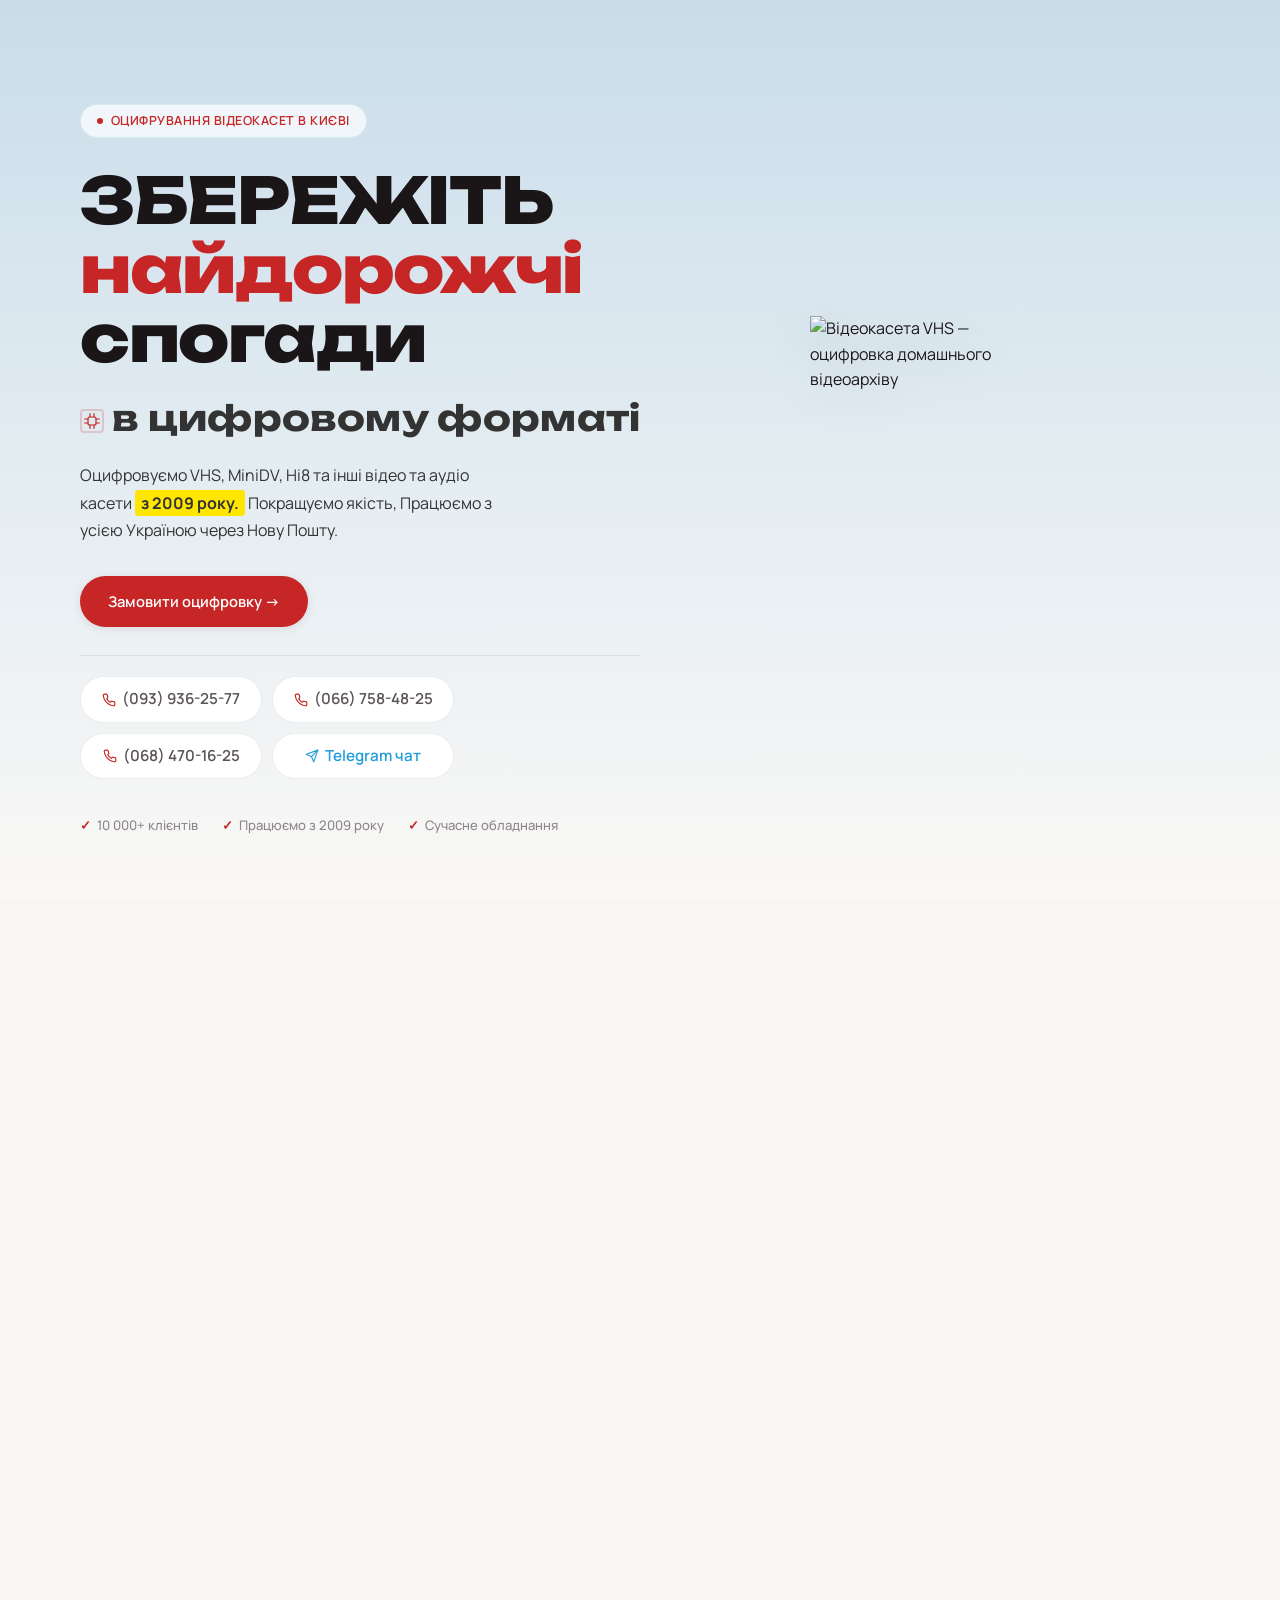
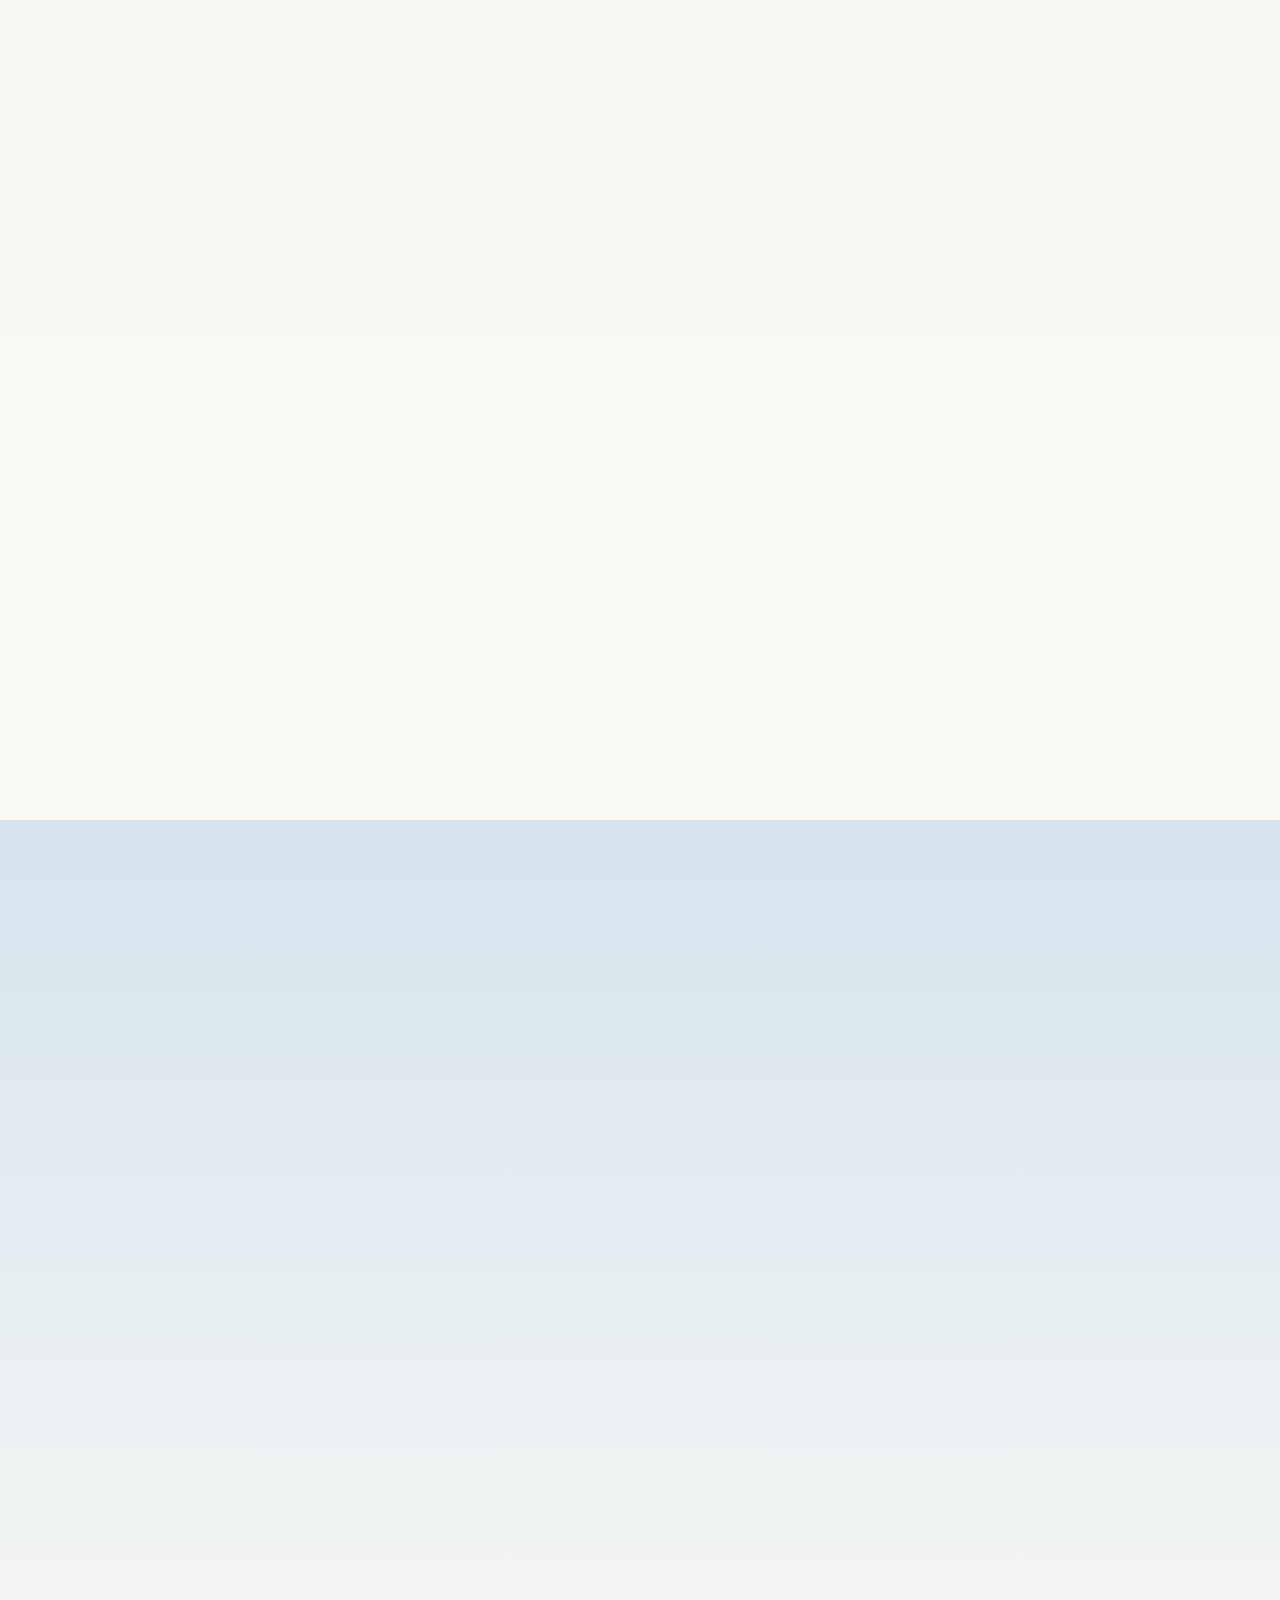
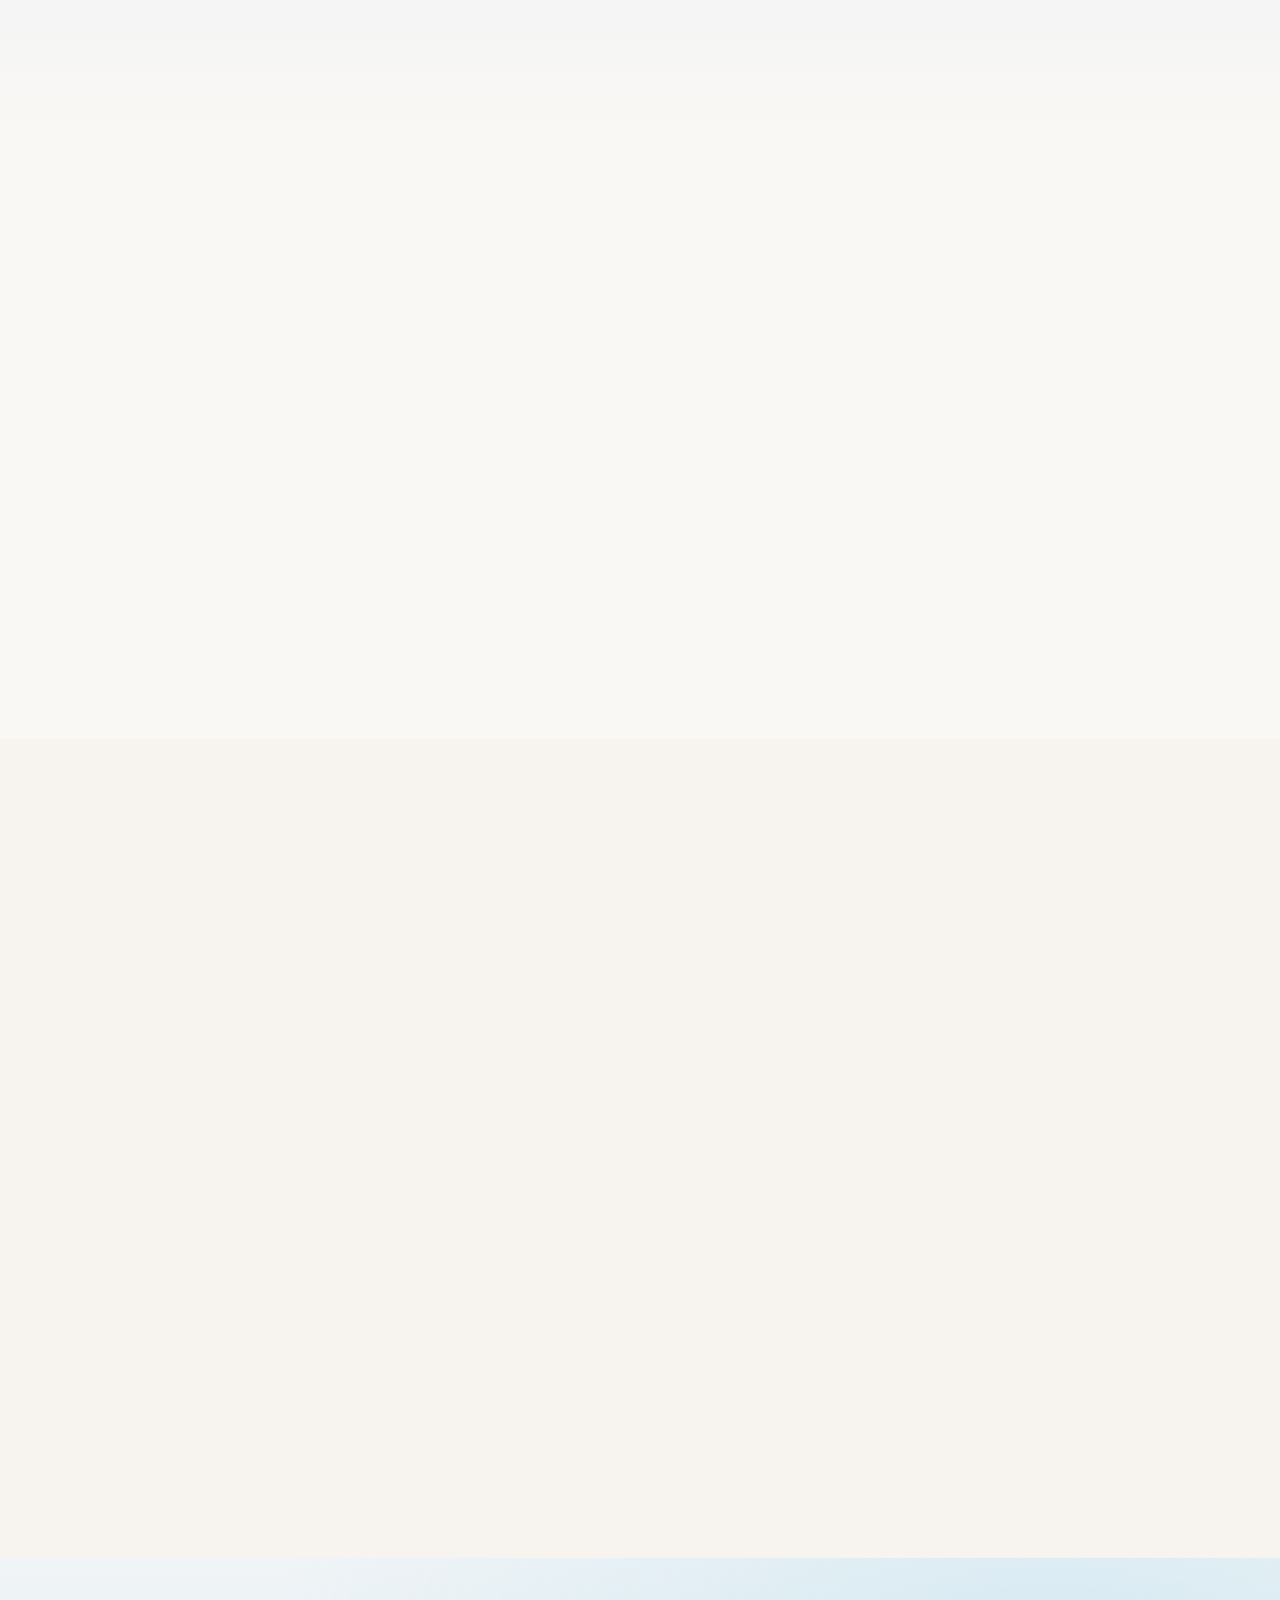
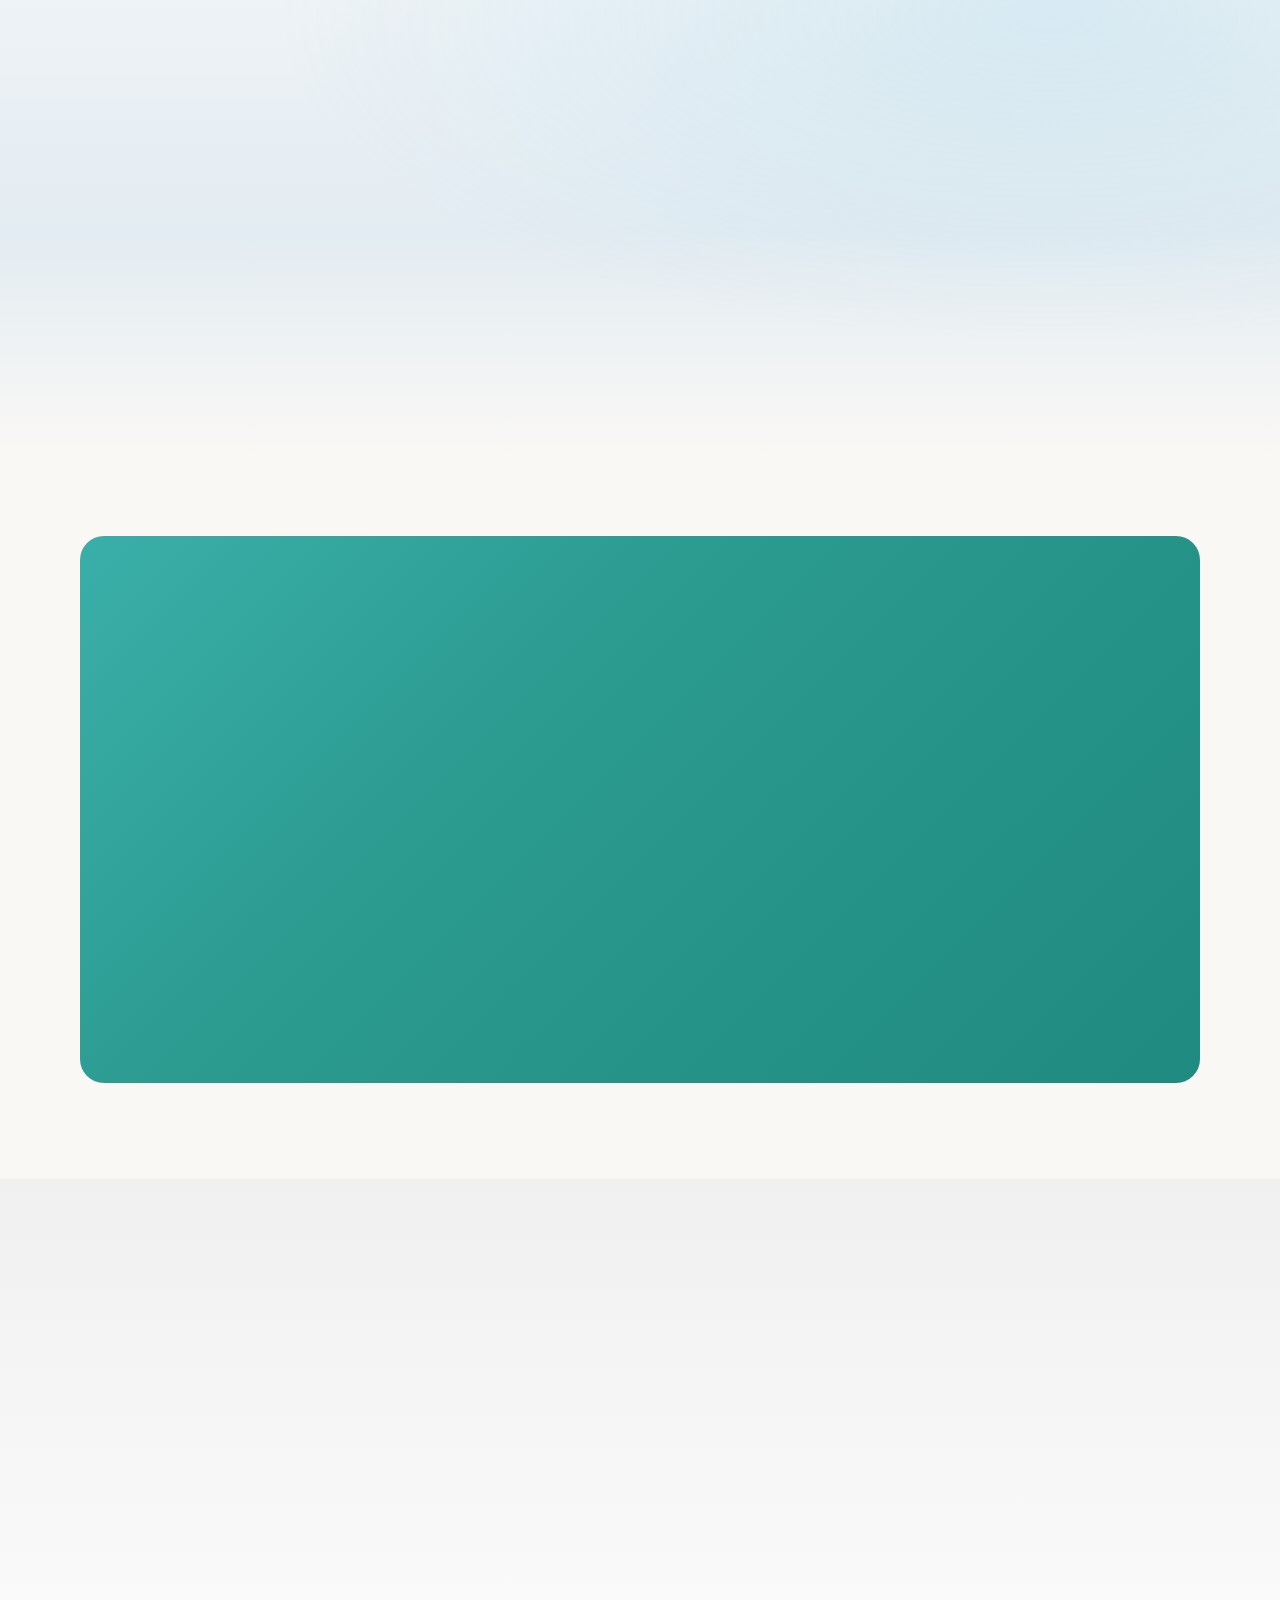
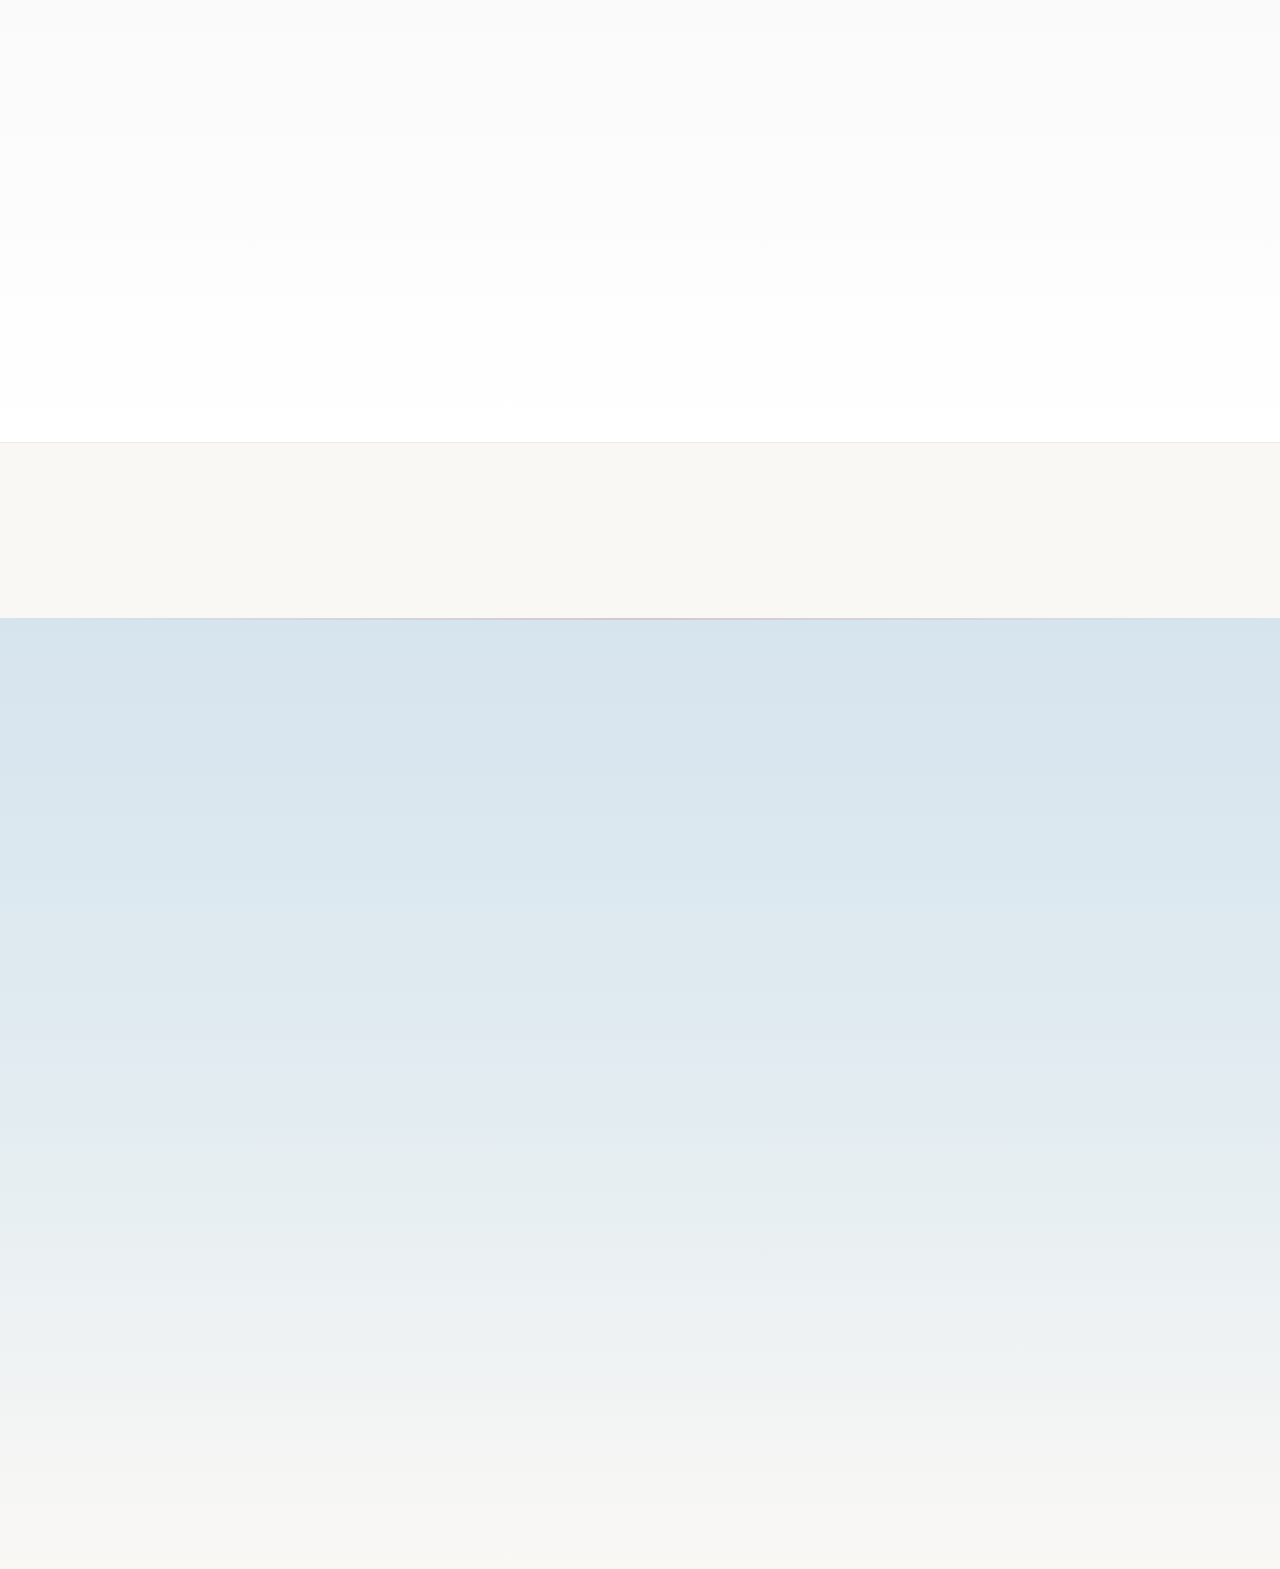
==== otsyfrovka-video-kyiv/index.html @ 2e0bac64 "Add files via upload" ====
<!DOCTYPE html>
<html lang="uk">
<head>
  <meta charset="UTF-8">
  <meta name="viewport" content="width=device-width, initial-scale=1.0">
  <title>Оцифровка VHS касет — vhs-dvd.org.ua | Збережіть ваші спогади</title>
  <meta name="description" content="Професійна оцифровка відеокасет VHS, VHS-C, Hi8, MiniDV, Betacam SP у Києві. Працюємо з усією Україною.">
  <meta name="keywords" content="оцифровка відеокасет, vhs dvd, оцифровка vhs, конвертація відео, міні dv, hi8, betacam, digitize vhs, video digitization київ, Україна">
  <meta name="author" content="VHS-DVD.ORG.UA">
  <meta name="robots" content="index, follow, max-snippet:-1, max-image-preview:large">
  <meta name="googlebot" content="index, follow">
  <meta name="theme-color" content="#FAF8F5">
  <link rel="icon" href="/favicon.ico" sizes="48x48">
  <link rel="icon" href="/favicon-32x32.png" sizes="32x32" type="image/png">
  <link rel="icon" href="/favicon-16x16.png" sizes="16x16" type="image/png">
  <link rel="apple-touch-icon" href="/apple-touch-icon.png">
  <link rel="manifest" href="/site.webmanifest">
  <link rel="canonical" href="https://vhs-dvd.org.ua/">
  <!-- Open Graph / Facebook -->
  <meta property="og:type" content="website">
  <meta property="og:url" content="https://vhs-dvd.org.ua/">
  <meta property="og:title" content="Оцифровка VHS касет — vhs-dvd.org.ua | Збережіть ваші спогади">
  <meta property="og:description" content="Професійна оцифровка відеокасет VHS, VHS-C, Hi8, MiniDV, Betacam SP у Києві. Працюємо з усією Україною. 240 грн/год.">
  <meta property="og:image" content="https://vhs-dvd.org.ua/images/og-image.jpg">
  <meta property="og:image:width" content="1200">
  <meta property="og:image:height" content="630">
  <meta property="og:locale" content="uk_UA">
  <meta property="og:site_name" content="VHS-DVD.ORG.UA">
  <!-- Twitter Card -->
  <meta name="twitter:card" content="summary_large_image">
  <meta name="twitter:title" content="Оцифровка VHS касет — vhs-dvd.org.ua">
  <meta name="twitter:description" content="Професійна оцифровка відеокасет VHS, VHS-C, Hi8, MiniDV, Betacam SP у Києві.">
  <meta name="twitter:image" content="https://vhs-dvd.org.ua/images/og-image.jpg">
  <!-- Structured Data: LocalBusiness -->
  <script type="application/ld+json">
  {
    "@context": "https://schema.org",
    "@type": "LocalBusiness",
    "name": "VHS-DVD.ORG.UA — Оцифровка відеокасет",
    "description": "Професійна оцифровка відеокасет VHS, VHS-C, Hi8, MiniDV, Betacam SP у Києві",
    "url": "https://vhs-dvd.org.ua",
    "logo": "https://vhs-dvd.org.ua/images/logo.png",
    "image": "https://vhs-dvd.org.ua/images/og-image.jpg",
    "telephone": "+380939362577",
    "address": {
      "@type": "PostalAddress",
      "addressLocality": "Київ",
      "addressCountry": "UA"
    },
    "geo": {
      "@type": "GeoCoordinates",
      "latitude": "50.4501",
      "longitude": "30.5234"
    },
    "areaServed": {
      "@type": "Country",
      "name": "Україна"
    },
    "priceRange": "240-1400 грн",
    "openingHours": "Mo-Fr 12:00-18:00",
    "sameAs": [
      "https://t.me/ocyfrovka",
      "https://www.youtube.com/@ocyfrovka"
    ],
    "hasOfferCatalog": {
      "@type": "OfferCatalog",
      "name": "Послуги оцифровки",
      "itemListElement": [
        {
          "@type": "Offer",
          "itemOffered": {
            "@type": "Service",
            "name": "Оцифровка VHS касет"
          },
          "price": "240",
          "priceCurrency": "UAH",
          "priceSpecification": {
            "@type": "UnitPriceSpecification",
            "price": "240",
            "priceCurrency": "UAH",
            "unitText": "година"
          }
        },
        {
          "@type": "Offer",
          "itemOffered": {
            "@type": "Service",
            "name": "Оцифровка MiniDV"
          },
          "price": "350",
          "priceCurrency": "UAH"
        },
        {
          "@type": "Offer",
          "itemOffered": {
            "@type": "Service",
            "name": "Оцифровка Hi8"
          },
          "price": "280",
          "priceCurrency": "UAH"
        },
        {
          "@type": "Offer",
          "itemOffered": {
            "@type": "Service",
            "name": "Оцифровка Betacam SP"
          },
          "price": "500",
          "priceCurrency": "UAH"
        },
        {
          "@type": "Offer",
          "itemOffered": {
            "@type": "Service",
            "name": "Запис на касету VHS"
          },
          "price": "250",
          "priceCurrency": "UAH"
        },
        {
          "@type": "Offer",
          "itemOffered": {
            "@type": "Service",
            "name": "Хмарне зберігання"
          },
          "price": "1000",
          "priceCurrency": "UAH"
        }
      ]
    },
    "aggregateRating": {
      "@type": "AggregateRating",
      "ratingValue": "4.9",
      "reviewCount": "156",
      "bestRating": "5"
    }
  }
  </script>
  <!-- Structured Data: BreadcrumbList -->
  <script type="application/ld+json">
  {
    "@context": "https://schema.org",
    "@type": "BreadcrumbList",
    "itemListElement": [{
      "@type": "ListItem",
      "position": 1,
      "name": "Головна",
      "item": "https://vhs-dvd.org.ua/"
    }]
  }
  </script>
  <link rel="preconnect" href="https://fonts.googleapis.com">
  <link rel="preconnect" href="https://fonts.gstatic.com" crossorigin>    <link href="https://fonts.googleapis.com/css2?family=Manrope:wght@400;500;600;700;800&family=Outfit:wght@400;500;600;700;800&family=Space+Grotesk:wght@400;500;600;700&family=Syne:wght@400;500;600;700;800&family=Unbounded:wght@400;500;600;700;800;900&display=swap" rel="stylesheet">
  <style>
    *, *::before, *::after { margin: 0; padding: 0; box-sizing: border-box; }

    :root {
      --bg: #FAF8F5;
      --bg-warm: #F3EDE7;
      --bg-card: #FFFFFF;
      --text: #1A1517;
      --text-secondary: #5C5558;
      --text-muted: #8E878A;
      --accent: #c62626;
      --accent-hover: #7E3549;
      --accent-light: #8B3D52;
      --pink-soft: #D6E8F0;
      --pink-bg: #F0F6FA;
      --border: rgba(26,21,23,0.06);
      --border-card: rgba(26,21,23,0.08);
      --radius-xl: 24px;
      --radius-lg: 20px;
      --radius-md: 14px;
      --radius-sm: 10px;
      --radius-xs: 8px;
      --max-w: 1120px;
      --font: 'Manrope', -apple-system, sans-serif;
      --font-display: 'Space Grotesk', 'Manrope', sans-serif;
      --shadow-card: 0 1px 4px rgba(0,0,0,0.03), 0 4px 16px rgba(0,0,0,0.02);
      --shadow-hover: 0 2px 8px rgba(0,0,0,0.05), 0 8px 32px rgba(0,0,0,0.04);
    }

    html { scroll-behavior: smooth; }

    body {
      font-family: var(--font);
      background: var(--bg);
      color: var(--text);
      line-height: 1.6;
      overflow-x: hidden;
      -webkit-font-smoothing: antialiased;
    }


    /* Шапка та мобільне меню: спільні стилі в includes/site.css */

    /* ===== HERO ===== */
    .hero {
      min-height: 100vh; display: flex; align-items: center;
      padding: 100px 24px 60px; position: relative; overflow: visible;
      background: linear-gradient(180deg, #C8DDE8 0%, #D6E4EE 25%, #E2ECF1 50%, #EEF2F5 75%, var(--bg) 100%);
    }
    .hero-inner {
      max-width: var(--max-w); margin: 0 auto; width: 100%;
      display: grid; grid-template-columns: 1fr 1fr; gap: 40px; align-items: center;
    }
    .hero-text {}
    .hero-badge {
      display: inline-flex; align-items: center; gap: 8px;
      background: var(--pink-bg); border: 1px solid var(--pink-soft);
      padding: 6px 16px; border-radius: 50px;
      font-size: 0.78rem; font-weight: 600; color: var(--accent);
      margin-bottom: 28px; text-transform: uppercase; letter-spacing: 0.04em;
    }
    .hero-badge .dot {
      width: 6px; height: 6px; background: var(--accent);
      border-radius: 50%; animation: pulse 2s infinite;
    }
    @keyframes pulse { 0%,100%{opacity:1;} 50%{opacity:0.3;} }

    .hero h1 {
      font-family: 'Unbounded', var(--font-display);
      font-size: clamp(2.6rem, 5.2vw, 4rem);
      font-weight: 800; line-height: 1.08;
      margin-bottom: 20px; letter-spacing: -0.02em;
    }
    .hero h1 .accent { color: var(--accent); }
    .hero h1 .hero-sub {
      font-size: 0.55em;
      font-weight: 700;
      font-style: normal;
      white-space: nowrap;
      letter-spacing: 0.01em;
      color: #333;
    }
    .hero-sub svg {
      animation: chipPulse 2s ease-in-out infinite;
      border: 2px solid rgba(198,38,38,0.2);
      border-radius: 4px;
      padding: 2px;
    }
    @keyframes chipPulse {
      0%, 100% { opacity: 1; border-color: rgba(198,38,38,0.2); }
      50% { opacity: 0.6; border-color: rgba(198,38,38,0.5); }
    }
    .hero-desc {
      font-size: 1rem; color: #333;
      max-width: 440px; margin-bottom: 32px; line-height: 1.7;
    }
    .hero-buttons { display: flex; gap: 12px; flex-wrap: wrap; align-items: center; }
    .btn-primary {
      background: var(--accent); color: #fff;
      padding: 14px 28px; border-radius: 50px;
      font-weight: 600; font-size: 0.92rem; border: none; cursor: pointer;
      transition: all 0.2s; text-decoration: none;
      display: inline-flex; align-items: center; gap: 8px;
    }
    .btn-primary:hover { background: var(--accent-hover); transform: translateY(-1px); }
    .btn-outline {
      background: var(--bg-card); color: var(--text);
      padding: 13px 24px; border-radius: 50px;
      font-weight: 600; font-size: 0.88rem;
      border: 1.5px solid var(--border-card);
      cursor: pointer; transition: all 0.2s;
      text-decoration: none; display: inline-flex; align-items: center; gap: 8px;
    }
    .btn-outline:hover { border-color: var(--text-muted); background: #fff; }
    .btn-telegram {
      display: inline-flex; align-items: center; gap: 6px; justify-content: center;
      background: var(--bg-card); border: 1.5px solid var(--border-card);
      padding: 10px 20px; border-radius: 50px;
      text-decoration: none; color: #229ED9;
      font-size: 0.95rem; font-weight: 600;
      cursor: pointer; transition: all 0.2s;
    }
    .btn-telegram:hover { border-color: #229ED9; background: #f0fbfe; }

    .hero-trust {
      display: flex; gap: 24px; margin-top: 36px;
      flex-wrap: wrap;
    }
    .trust-item {
      display: flex; align-items: center; gap: 6px;
      font-size: 0.82rem; color: var(--text-muted); font-weight: 500;
    }
    .trust-item .check { color: var(--accent); font-weight: 700; }

    /* Hero video embed */
    .hero-visual {
      position: relative; display: flex; justify-content: center; align-items: center;
      min-height: 320px;
    }
    .hero-image-wrapper {
      position: relative; width: 100%; max-width: 420px;
      display: flex; align-items: center; justify-content: center;
    }
    .hero-bg-img {
      width: 100%; aspect-ratio: 1/1; object-fit: cover; display: block;
      border-radius: 50%;
      filter: drop-shadow(0 0 40px rgba(58,175,169,0.35)) drop-shadow(0 0 80px rgba(58,175,169,0.15));
    }
    .hero-gradient-overlay {
      display: none;
    }

    /* ===== SECTION COMMON ===== */
    section { padding: 78px 24px 96px; }
    .container { max-width: var(--max-w); margin: 0 auto; }
    .section-eyebrow {
      font-size: 0.75rem; font-weight: 700; color: var(--accent);
      text-transform: uppercase; letter-spacing: 0.1em; margin-bottom: 12px;
    }
    .section-title {
      font-family: 'Unbounded', var(--font-display);
      font-size: clamp(1.8rem, 3.5vw, 2.4rem);
      font-weight: 700; line-height: 1.12; letter-spacing: -0.02em;
    }
    .section-desc {
      color: var(--text-secondary); max-width: 500px;
      font-size: 0.95rem; margin-top: 10px; line-height: 1.7;
    }
    .section-desc.highlight {
      display: inline;
      font-weight: 600;
      font-size: 1.15em;
      background: #FFE600;
      color: #333;
      padding: 1px 4px;
      border-radius: 3px;
      -webkit-box-decoration-break: clone;
      box-decoration-break: clone;
      line-height: 2.2;
    }
    .marker-yellow {
      display: inline;
      background: #FFE600;
      color: #333 !important;
      padding: 2px 6px;
      border-radius: 3px;
      font-weight: 700;
      box-decoration-break: clone;
      -webkit-box-decoration-break: clone;
    }
    .cloud-section .marker-yellow { background: #fff; color: #333 !important; }
    .section-header { margin-bottom: 48px; }
    .section-header.centered { text-align: center; }
    .section-header.centered .section-desc { margin: 10px auto 0; }

    /* ===== SERVICES (formats) ===== */
    .services-section { 
      background: var(--bg-warm);
      background-image: url('images/backgraund.webp');
      background-size: cover;
      background-position: center;
      background-attachment: fixed;
      position: relative;
    }
    .services-section::before {
      content: '';
      position: absolute;
      inset: 0;
      background: rgba(250,248,245,0.78);
      z-index: 0;
    }
    .services-section > .container { position: relative; z-index: 1; }
    .services-grid {
      display: grid; grid-template-columns: repeat(3, 1fr); gap: 16px;
    }
    .service-card {
      background: var(--bg-card); border: 1px solid var(--border-card);
      border-radius: var(--radius-lg); padding: 28px 24px;
      transition: all 0.25s; cursor: pointer;
      text-decoration: none; color: inherit; display: block;
    }
    .service-card:hover { box-shadow: var(--shadow-hover); transform: translateY(-2px); }
    .service-icon {
      width: 48px; height: 48px; border-radius: 14px;
      background: var(--pink-bg); border: 1px solid var(--pink-soft);
      display: flex; align-items: center; justify-content: center;
      font-size: 1.2rem; margin-bottom: 18px;
    }
    .service-card h3 { font-size: 0.98rem; font-weight: 700; margin-bottom: 6px; }
    .service-card p { font-size: 0.84rem; color: var(--text-muted); line-height: 1.55; }

    /* ===== PROCESS ===== */
    .process-grid {
      display: grid; grid-template-columns: repeat(4, 1fr); gap: 20px;
    }
    .process-step {
      text-align: center; padding: 16px 12px; position: relative;
    }
    .process-step::after {
      content: ''; position: absolute; right: -10px; top: 44px;
      width: 20px; height: 2px; background: var(--pink-soft);
    }
    .process-step:last-child::after { display: none; }
    .process-num {
      width: 44px; height: 44px; border-radius: 50%;
      background: #DDEFF9; border: 1.5px solid #C6E2F2;
      display: flex; align-items: center; justify-content: center;
      margin: 0 auto 14px;        font-weight: 800; font-size: 1rem; color: var(--accent);
      transition: all 0.3s cubic-bezier(0.34, 1.56, 0.64, 1);
    }
    .process-step:hover .process-num {
      background: var(--accent); border-color: var(--accent); color: #fff;
      transform: scale(1.1);
    }
    .process-step h3 { font-size: 0.92rem; font-weight: 700; margin-bottom: 6px; }
    .process-step p { font-size: 0.8rem; color: var(--text-muted); line-height: 1.5; }

    /* ===== PRICING ===== */
    .pricing-section { background: linear-gradient(180deg, #D6E4EE 0%, #E2ECF1 40%, var(--bg) 100%); }
    .pricing-card {
      background: var(--bg-card); border: 1px solid var(--border-card);
      border-radius: var(--radius-xl); overflow: hidden;
      box-shadow: var(--shadow-card);
    }
    .pricing-row {
      display: grid; grid-template-columns: 1fr auto;
      padding: 20px 32px; align-items: center;
      border-bottom: 1px solid var(--border);
      transition: background 0.15s;
    }
    .pricing-row:last-child { border-bottom: none; }
    a.pricing-row { text-decoration: none; color: inherit; cursor: pointer; }
    .pricing-row:hover { background: var(--pink-bg); }
    .pricing-row .fmt {
      font-weight: 600; font-size: 0.92rem;
      display: flex; align-items: center; gap: 10px;
    }
    .pricing-row .fmt .tag {
      font-size: 0.65rem; font-weight: 700; padding: 3px 8px;
      border-radius: 50px; background: var(--pink-bg);
      color: var(--accent); border: 1px solid var(--pink-soft);
    }
    .pricing-row .pr {
      font-weight: 800; font-size: 1.2rem; color: #2B5B84;
      white-space: nowrap;
    }
    .pricing-row .pr small {
      font-weight: 500; font-size: 0.72rem; color: var(--text-muted);
    }
    .pricing-extras {
      margin-top: 20px;
      display: grid; grid-template-columns: repeat(2, 1fr); gap: 14px;
    }
    .extra-item {
      background: var(--bg-card); border: 1px solid var(--border-card);
      border-radius: var(--radius-md); padding: 16px 20px;
      display: grid; grid-template-columns: auto 1fr; column-gap: 14px;
      align-items: center;
      transition: all 0.25s;
    }
    .extra-item .ei-icon { grid-row: 1 / span 2; }
    .extra-item h4 { grid-column: 2; }
    .extra-item p { grid-column: 2; }
    .extra-item:hover { box-shadow: var(--shadow-hover); }
    .extra-item .ei-icon {
      font-size: 1.3rem; flex-shrink: 0; display: flex;
      align-items: center; justify-content: center;
      width: 44px; height: 44px;
    }
    .ei-icon svg { opacity: 0.7; }
    .extra-item h4 { font-size: 0.88rem; font-weight: 700; margin-bottom: 4px; }
    .extra-item p { font-size: 0.78rem; color: var(--text-muted); line-height: 1.5; }
    .extra-item .ei-price { color: var(--accent); font-weight: 700; }

    .pricing-note {
      margin-top: 18px; padding: 18px 24px;
      background: var(--bg-card); border: 1px solid var(--border-card);
      border-radius: var(--radius-md);
      display: flex; flex-wrap: wrap; gap: 8px 28px;
    }
    .pricing-note span {
      font-size: 0.78rem; color: var(--text-muted);
      display: flex; align-items: center; gap: 6px;
    }
    .pricing-note span::before { content: '•'; color: var(--accent); font-weight: 700; }

    /* ===== WHY US ===== */
    .why-grid {
      display: grid; grid-template-columns: repeat(3, 1fr); gap: 16px;
    }
    .why-card {
      background: var(--bg-card); border: 1px solid var(--border-card);
      border-radius: var(--radius-lg); padding: 24px;
      display: grid; grid-template-columns: auto 1fr; column-gap: 16px;
      align-items: center;
      transition: all 0.25s;
    }
    .why-card .wi { grid-row: 1 / span 2; }
    .why-card h3 { grid-column: 2; }
    .why-card p { grid-column: 2; }
    .why-card:hover { box-shadow: var(--shadow-hover); transform: translateY(-2px); }
    @media (min-width: 481px) {
      .why-grid { align-items: stretch; }
      .why-grid .why-card { height: 100%; }
    }
    .why-card-red { background: linear-gradient(135deg, #D32F2F, #B71C1C) !important; border-color: #B71C1C !important; color: #fff !important; }
    .why-card-red h3 { color: #fff !important; }
    .why-card-red p { color: rgba(255,255,255,0.85) !important; }
    .why-card-red .wi { background: rgba(255,255,255,0.15) !important; width: 52px !important; height: 52px !important; }
    .why-card-red .wi img { width: 36px; height: 36px; object-fit: contain; mix-blend-mode: screen; filter: brightness(1.2); }
    .why-card-blue { background: linear-gradient(135deg, #EDF6FB 0%, #E1EFF8 100%); border-color: #C9E2F0; }
    .why-card-mint { background: linear-gradient(135deg, #E9F7F3 0%, #DCF2EC 100%); border-color: #C5E6DD; }
    .why-card .wi {
      width: 44px; height: 44px; border-radius: 12px;
      background: transparent; flex-shrink: 0;
      display: flex; align-items: center; justify-content: center;
      font-size: 1.15rem;
    }
    .why-card .wi svg { opacity: 0.5; }
    .why-card h3 { font-size: 0.95rem; font-weight: 700; margin-bottom: 6px; }
    .why-card p { font-size: 0.84rem; color: var(--text-muted); line-height: 1.55; }

    /* ===== REVIEWS ===== */
    .reviews-grid {
      display: grid; grid-template-columns: repeat(2, 1fr); gap: 20px;
    }
    .review-card {
      background: var(--bg-card); border: 1px solid var(--border-card);
      border-radius: var(--radius-lg); padding: 28px;
      transition: all 0.3s cubic-bezier(0.34, 1.56, 0.64, 1);
    }
    .review-card:hover {
      box-shadow: var(--shadow-hover); transform: translateY(-3px);
    }
    .review-stars {
      color: #F59E0B; font-size: 1.1rem; margin-bottom: 12px; letter-spacing: 2px;
    }
    .review-text {
      font-size: 0.9rem; color: var(--text-secondary); line-height: 1.7;
      margin-bottom: 16px; font-style: italic;
    }
    .review-author {
      display: flex; align-items: center; gap: 12px;
    }
    .review-avatar {
      width: 40px; height: 40px; border-radius: 50%;
      background: var(--pink-bg); border: 1px solid var(--pink-soft);
      display: flex; align-items: center; justify-content: center;
      font-size: 0.75rem; font-weight: 700; color: var(--accent);
      flex-shrink: 0;
    }
    .review-author strong { font-size: 0.85rem; }
    .review-author span { font-size: 0.78rem; color: var(--text-muted); }

    /* ===== CLOUD ===== */
    .cloud-section { background: linear-gradient(135deg, #3AAFA9 0%, #2B9A8F 40%, #1F8A80 100%); color: #fff; border-radius: var(--radius-xl); max-width: var(--max-w); margin: 0 auto; }
    .cloud-inner {
      padding: 52px 48px;
      display: grid; grid-template-columns: 1.2fr 1fr; gap: 48px; align-items: center;
    }
    .cloud-section .section-eyebrow { color: rgba(255,255,255,0.5); }
    .cloud-section .section-title { color: #fff; }
    .cloud-section .section-desc { color: rgba(255,255,255,0.65); }
    .cloud-features { list-style: none; margin-top: 24px; }
    .cloud-features li {
      padding: 8px 0; font-size: 0.9rem; color: rgba(255,255,255,0.8);
      display: flex; gap: 10px; align-items: center;
    }
    .cloud-features li::before { content: '✓'; color: rgba(255,255,255,0.5); font-weight: 700; }
    .cloud-price-card {
      background: transparent; border: none;
      border-radius: var(--radius-lg); padding: 0; text-align: center;
      display: flex; flex-direction: column; align-items: center; justify-content: center;
    }
    .cloud-price-card img {
      width: 100% !important; max-width: 100% !important; height: auto !important;
      border-radius: 16px;
      filter: drop-shadow(0 4px 20px rgba(0,0,0,0.15));
      flex-shrink: 0;
    }
    .cloud-price-card .big-price {
      font-size: 2.8rem; font-weight: 800; line-height: 1;
    }
    .cloud-price-card .per-year {
      font-size: 0.82rem; color: rgba(255,255,255,0.5); margin-bottom: 20px;
    }
    .cloud-price-card ul { list-style: none; text-align: left; margin-bottom: 24px; }
    .cloud-price-card ul li {
      padding: 5px 0; font-size: 0.84rem; color: rgba(255,255,255,0.7);
      display: flex; gap: 8px; align-items: center;
    }
    .cloud-price-card ul li::before { content: '•'; color: rgba(255,255,255,0.4); }
    .btn-white {
      background: #fff; color: #1F8A80;
      padding: 14px 28px; border-radius: 50px;
      font-weight: 700; font-size: 0.88rem; border: none; cursor: pointer;
      transition: all 0.2s; text-decoration: none; display: inline-block;
    }
    .btn-white:hover { transform: translateY(-1px); box-shadow: 0 4px 16px rgba(0,0,0,0.12); }

    /* ===== YOUTUBE + VHS RECORD (combined) ===== */
    /* "Кінотеатр у сутінках": холодний сіро-блакитний верх (відтіняє темне відео) → теплий низ, що зливається з базовим фоном */
    .yt-record-section {
      background:
        radial-gradient(ellipse at 82% 12%, rgba(126,200,227,0.20), transparent 52%),
        linear-gradient(180deg, #F0F4F7 0%, #E3ECF2 55%, var(--bg) 100%);
    }
    .yt-record-grid {
      display: grid; grid-template-columns: 1fr 1fr;
      gap: 32px; align-items: stretch;
    }
    .yt-col { display: flex; flex-direction: column; }
    .yt-col .youtube-wrapper {
      border-radius: 16px; overflow: hidden;
      box-shadow: 0 8px 40px rgba(0,0,0,0.12);
      flex: 1;
    }
    .yt-col .youtube-wrapper > div { position: relative; height: 100%; min-height: 0; }
    .yt-col .youtube-wrapper iframe { position: absolute; inset: 0; width: 100%; height: 100%; border: 0; }
    @media (max-width: 900px) {
      .yt-record-grid { grid-template-columns: 1fr; }
      .yt-col .youtube-wrapper { min-height: 220px; }
    }

    /* ===== RETRO BANNER ===== */
    .retro-section { padding: 0 24px; }
    .retro-banner {
      max-width: var(--max-w); margin: 0 auto;
      background: linear-gradient(135deg, #1a1517 0%, #2d1f25 40%, #3d2a33 100%);
      border: 1px solid rgba(255,255,255,0.06);
      border-radius: var(--radius-xl); padding: 48px 52px;
      display: flex; align-items: center; justify-content: space-between;
      gap: 24px; flex-wrap: wrap;
      position: relative; overflow: hidden;
      box-shadow: 0 8px 40px rgba(0,0,0,0.15);
      flex-direction: row-reverse;
    }
    .yt-record-grid .retro-banner {
      flex-direction: column; align-items: center; justify-content: center;
      text-align: center; gap: 18px; height: 100%; box-sizing: border-box;
    }
    .yt-record-grid .retro-banner p { max-width: 460px; }
    .yt-record-grid .retro-banner .btn-primary { margin-top: 4px; }
    .retro-banner::before {
      content: '';
      position: absolute; top: -40%; right: -10%;
      width: 300px; height: 300px;
      background: radial-gradient(circle, rgba(214,232,240,0.08) 0%, transparent 70%);
      border-radius: 50%;
    }
    .retro-banner h2 {
      font-family: var(--font-display);
      font-size: 1.6rem; font-weight: 700; letter-spacing: -0.01em;
      color: #fff; position: relative; z-index: 1;
    }
    .retro-banner p { font-size: 0.92rem; color: rgba(255,255,255,0.6); margin-top: 8px; max-width: 480px; position: relative; z-index: 1; }
    .retro-banner .btn-primary {
      position: relative; z-index: 1;
      box-shadow: 0 4px 20px rgba(107,45,62,0.4);
    }
    .retro-vhs-img {
      width: 180px; height: auto; flex-shrink: 0;
      position: relative; z-index: 1;
      filter: drop-shadow(0 8px 16px rgba(0,0,0,0.3));
      animation: vhsBreath 4.5s ease-in-out infinite;
    }
    @keyframes vhsBreath {
      0%, 100% { transform: scale(1); }
      50% { transform: scale(1.06); }
    }
    @media (max-width: 768px) { .retro-vhs-img { width: 140px; } }
    @media (max-width: 480px) { .retro-vhs-img { width: 120px; } }

    /* ===== FAQ ===== */
    .faq-list { max-width: 680px; }
    .faq-item { border-bottom: 1px solid var(--border); }
    /* Світло-сірий → білий: нейтральний спокійний фон для списку питань */
    .faq-grad {
      background: linear-gradient(180deg, #F0F0F1 0%, #FAFAFA 50%, #FFFFFF 100%);
    }
    .faq-q {
      width: 100%; padding: 20px 0; background: none; border: none;
      color: var(--text); font-size: 0.95rem; font-weight: 600;
      text-align: left; cursor: pointer; display: flex;
      justify-content: space-between; align-items: center;
      font-family: var(--font);
    }
    .faq-q .arr { transition: transform 0.3s; color: var(--text-muted); font-size: 1rem; }
    .faq-item.active .faq-q .arr { transform: rotate(180deg); }
    .faq-a { max-height: 0; overflow: hidden; transition: max-height 0.35s ease; }
    .faq-a-inner { padding: 0 0 20px; color: var(--text-muted); font-size: 0.88rem; line-height: 1.7; }
    .faq-item.active .faq-a { max-height: 400px; }

    /* ===== KEYWORDS ===== */
    .keywords-section { padding: 48px 24px 64px; background: var(--bg); border-top: 1px solid var(--border); }
    .keywords-section .faq-q { color: var(--text); }
    .keywords-wrap {
      display: flex; flex-wrap: wrap; gap: 10px; justify-content: center;
      max-width: 900px; margin: 0 auto;
    }
    .keyword-tag {
      display: inline-block; padding: 8px 18px;
      background: var(--bg-card); border: 1px solid var(--border);
      border-radius: 50px; font-size: 0.82rem; color: var(--text-secondary);
      transition: all 0.3s ease;
    }
    .keyword-tag:hover {
      background: var(--accent); color: #fff; border-color: var(--accent);
      transform: translateY(-2px); box-shadow: 0 4px 12px rgba(198,38,38,0.15);
    }

    /* ===== CONTACT ===== */
    .contact-section {
      background: linear-gradient(180deg, #D6E4EE 0%, #E2ECF1 50%, var(--bg) 100%);
      padding: 64px 24px 100px;
      position: relative;
    }
    .contact-section::before {
      content: '';
      position: absolute; top: 0; left: 0; right: 0; height: 2px;
      background: linear-gradient(90deg, transparent, rgba(198,38,38,0.15), transparent);
    }
    .contact-grid {
      display: grid; grid-template-columns: 1fr 1fr; gap: 40px; align-items: stretch;
      max-width: var(--max-w); margin: 0 auto;
    }
    .contact-left h3 {
      font-family: 'Unbounded', var(--font-display);
      font-size: 1.1rem; font-weight: 600; margin-bottom: 28px;
      letter-spacing: -0.01em; color: var(--text-secondary);
    }
    .contact-methods { list-style: none; display: flex; flex-direction: column; gap: 12px; }
    .contact-methods li {
      padding: 14px 18px; display: flex; gap: 14px; align-items: flex-start;
      background: rgba(255,255,255,0.7);
      border-radius: var(--radius-lg);
      border: 1px solid rgba(255,255,255,0.5);
      box-shadow: 0 2px 12px rgba(0,0,0,0.04);
      transition: all 0.3s cubic-bezier(0.34, 1.56, 0.64, 1);
    }
    .contact-methods li:hover {
      transform: translateY(-2px);
      box-shadow: 0 6px 24px rgba(0,0,0,0.08);
      background: rgba(255,255,255,0.95);
    }
    .cm-icon {
      width: 42px; height: 42px; border-radius: 12px;
      background: linear-gradient(135deg, rgba(58,175,169,0.1), rgba(58,175,169,0.18));
      display: flex; align-items: center; justify-content: center;
      font-size: 1rem; min-width: 48px;
      transition: all 0.3s ease;
    }
    .contact-methods li:hover .cm-icon {
      background: linear-gradient(135deg, rgba(58,175,169,0.15), rgba(58,175,169,0.28));
      transform: scale(1.05);
    }
    .cm-label { font-size: 0.68rem; font-weight: 700; color: var(--accent); text-transform: uppercase; letter-spacing: 0.08em; margin-bottom: 4px; }
    .cm-value { font-weight: 600; font-size: 0.92rem; color: var(--text); line-height: 1.5; }
    a.cm-value { color: var(--text); text-decoration: none; transition: color 0.2s; }
    a.cm-value:hover { color: var(--accent); }

    .contact-map {
      background: var(--bg-card); border: 1px solid var(--border-card);
      border-radius: var(--radius-xl); padding: 32px;
      box-shadow: 0 4px 20px rgba(0,0,0,0.06);
    }
    .contact-map h3 { font-family: 'Unbounded', var(--font-display); font-size: 1rem; font-weight: 600; margin-bottom: 20px; color: var(--text); }
    .map-wrapper {
      border-radius: var(--radius-lg); overflow: hidden;
      border: 1px solid var(--border-card);
    }
    .map-wrapper iframe { display: block; width: 100%; }
    .map-info {
      margin-top: 18px; display: flex; flex-direction: column; gap: 10px;
    }
    .map-info-item {
      display: flex; align-items: center; gap: 10px;
      font-size: 0.84rem; color: var(--text-secondary);
    }
    .map-info-item svg { flex-shrink: 0; }

    /* Contact cards grid */
    .contact-cards {
      display: grid; grid-template-columns: 1fr 1fr; gap: 8px;
      margin-top: 12px;
    }
    .ccard {
      background: rgba(255,255,255,0.6);
      border: 1px solid rgba(255,255,255,0.4);
      border-radius: var(--radius-md); padding: 10px 12px;
      text-align: center;
      transition: all 0.3s ease;
    }
    .ccard:hover { background: rgba(255,255,255,0.9); transform: translateY(-2px); }
    .ccard-icon { font-size: 1.3rem; margin-bottom: 2px; }
    .ccard-label { font-size: 0.6rem; font-weight: 700; text-transform: uppercase; letter-spacing: 0.08em; color: var(--text-muted); margin-bottom: 2px; }
    .ccard-value { font-weight: 600; font-size: 0.75rem; color: var(--text); }

    /* Підвал: спільні стилі в includes/site.css */

    /* ===== ANIMATIONS ===== */

    /* Hero entrance stagger */
    .hero-badge, .hero h1, .hero-desc, .hero-buttons, .hero-trust {
      opacity: 0; transform: translateY(24px);
    }
    .hero.loaded .hero-badge { animation: fadeUp 0.6s 0.1s ease forwards; }
    .hero.loaded h1 { animation: fadeUp 0.6s 0.2s ease forwards; }
    .hero.loaded .hero-desc { animation: fadeUp 0.6s 0.35s ease forwards; }
    .hero.loaded .hero-buttons { animation: fadeUp 0.6s 0.45s ease forwards; }
    .hero.loaded .hero-trust { animation: fadeUp 0.6s 0.55s ease forwards; }

    @keyframes fadeUp {
      from { opacity: 0; transform: translateY(24px); }
      to { opacity: 1; transform: translateY(0); }
    }

    /* Hero video entrance */
    .hero-image-wrapper {
      opacity: 0; transform: translateY(20px) scale(0.95);
    }
    .hero.loaded .hero-image-wrapper {
      animation: illustrationIn 0.8s 0.3s ease forwards;
    }
    @keyframes illustrationIn {
      from { opacity: 0; transform: translateY(20px) scale(0.95); }
      to { opacity: 1; transform: translateY(0) scale(1); }
    }

    /* Scroll reveal */
    .reveal {
      opacity: 0; transform: translateY(20px);
      transition: opacity 0.5s ease, transform 0.5s ease;
    }
    .reveal.visible { opacity: 1; transform: translateY(0); }

    /* Staggered grid children */
    .services-grid .reveal:nth-child(1) { transition-delay: 0s; }
    .services-grid .reveal:nth-child(2) { transition-delay: 0.06s; }
    .services-grid .reveal:nth-child(3) { transition-delay: 0.12s; }
    .services-grid .reveal:nth-child(4) { transition-delay: 0.18s; }
    .services-grid .reveal:nth-child(5) { transition-delay: 0.24s; }
    .services-grid .reveal:nth-child(6) { transition-delay: 0.3s; }

    .why-grid .reveal:nth-child(1) { transition-delay: 0s; }
    .why-grid .reveal:nth-child(2) { transition-delay: 0.06s; }
    .why-grid .reveal:nth-child(3) { transition-delay: 0.12s; }
    .why-grid .reveal:nth-child(4) { transition-delay: 0.18s; }
    .why-grid .reveal:nth-child(5) { transition-delay: 0.24s; }
    .why-grid .reveal:nth-child(6) { transition-delay: 0.3s; }

    .process-grid .reveal:nth-child(1) { transition-delay: 0s; }
    .process-grid .reveal:nth-child(2) { transition-delay: 0.08s; }
    .process-grid .reveal:nth-child(3) { transition-delay: 0.16s; }
    .process-grid .reveal:nth-child(4) { transition-delay: 0.24s; }

    .pricing-extras .reveal:nth-child(1) { transition-delay: 0s; }
    .pricing-extras .reveal:nth-child(2) { transition-delay: 0.06s; }
    .pricing-extras .reveal:nth-child(3) { transition-delay: 0.12s; }
    .pricing-extras .reveal:nth-child(4) { transition-delay: 0.18s; }

    .reviews-grid .reveal:nth-child(1) { transition-delay: 0s; }
    .reviews-grid .reveal:nth-child(2) { transition-delay: 0.08s; }
    .reviews-grid .reveal:nth-child(3) { transition-delay: 0.16s; }
    .reviews-grid .reveal:nth-child(4) { transition-delay: 0.24s; }

    /* Enhanced card hover effects */
    .service-card, .why-card, .extra-item {
      transition: transform 0.3s cubic-bezier(0.34, 1.56, 0.64, 1), box-shadow 0.3s ease;
    }
    .service-card:hover, .why-card:hover, .extra-item:hover {
      transform: translateY(-4px);
      box-shadow: var(--shadow-hover);
    }
    .service-icon {
      transition: transform 0.3s cubic-bezier(0.34, 1.56, 0.64, 1);
    }
    .service-card:hover .service-icon {
      transform: scale(1.1) rotate(-3deg);
    }
    .why-card:hover .wi {
      transform: scale(1.1);
      transition: transform 0.3s cubic-bezier(0.34, 1.56, 0.64, 1);
    }

    /* Process number hover pulse */
    .process-num {
      transition: all 0.3s cubic-bezier(0.34, 1.56, 0.64, 1);
    }
    .process-step:hover .process-num {
      background: var(--accent);
      color: #fff;
      transform: scale(1.1);
      border-color: var(--accent);
    }

    /* Pricing row slide effect */
    .pricing-row {
      position: relative;
    }
    .pricing-row::before {
      content: '';
      position: absolute; left: 0; top: 0; bottom: 0;
      width: 3px; background: var(--accent);
      border-radius: 0 3px 3px 0;
      transform: scaleY(0);
      transition: transform 0.25s ease;
    }
    .pricing-row:hover::before {
      transform: scaleY(1);
    }

    /* ===== BUTTON ANIMATIONS ===== */
    .btn-primary, .btn-outline, .btn-telegram, .btn-white, .form-submit {
      position: relative; overflow: hidden;
      transition: all 0.3s cubic-bezier(0.34, 1.56, 0.64, 1);
    }
    .btn-primary::after, .btn-outline::after, .btn-telegram::after,
    .btn-white::after, .form-submit::after {
      content: '';
      position: absolute; top: 50%; left: 50%;
      width: 0; height: 0;
      background: rgba(255,255,255,0.15);
      border-radius: 50%;
      transform: translate(-50%, -50%);
      transition: width 0.5s, height 0.5s;
    }
    .btn-primary:hover::after, .btn-telegram:hover::after, .form-submit:hover::after {
      width: 300px; height: 300px;
    }
    .btn-outline:hover::after, .btn-white:hover::after {
      width: 300px; height: 300px;
      background: rgba(107,45,62,0.04);
    }
    .btn-primary {
      box-shadow: 0 2px 8px rgba(107,45,62,0.12);
    }
    .btn-primary:hover {
      box-shadow: 0 6px 24px rgba(107,45,62,0.2);
      transform: translateY(-2px);
    }
    .btn-outline:hover {
      border-color: var(--accent);
      color: var(--accent);
      transform: translateY(-1px);
    }
    .btn-telegram:hover {
      transform: translateY(-1px);
      box-shadow: 0 4px 16px rgba(34,158,217,0.15);
    }
    .btn-white:hover {
      box-shadow: 0 4px 20px rgba(0,0,0,0.1);
    }
    .btn-primary:active, .btn-outline:active, .btn-telegram:active,
    .btn-white:active, .form-submit:active {
      transform: translateY(0) scale(0.97) !important;
    }
    .form-submit {
      box-shadow: 0 2px 8px rgba(107,45,62,0.12);
    }
    .form-submit:hover {
      box-shadow: 0 6px 24px rgba(107,45,62,0.2);
      transform: translateY(-2px);
    }

    /* Trust items stagger */
    .hero.loaded .trust-item:nth-child(1) { animation: fadeUp 0.5s 0.6s ease forwards; opacity: 0; transform: translateY(16px); }
    .hero.loaded .trust-item:nth-child(2) { animation: fadeUp 0.5s 0.7s ease forwards; opacity: 0; transform: translateY(16px); }
    .hero.loaded .trust-item:nth-child(3) { animation: fadeUp 0.5s 0.8s ease forwards; opacity: 0; transform: translateY(16px); }

    /* Cloud section entrance */
    .cloud-section {
      transition: transform 0.6s ease, opacity 0.6s ease;
    }

    /* Retro banner shimmer */
    .retro-banner::after {
      content: '';
      position: absolute; top: -50%; left: -50%;
      width: 200%; height: 200%;
      background: linear-gradient(
        45deg, transparent 40%, rgba(255,255,255,0.05) 50%, transparent 60%
      );
      animation: shimmer 4s ease-in-out infinite;
    }
    @keyframes shimmer {
      0% { transform: translateX(-100%); }
      100% { transform: translateX(100%); }
    }

    /* FAQ answer smooth transition */
    .faq-a {
      transition: max-height 0.4s cubic-bezier(0.4, 0, 0.2, 1), padding 0.3s ease;
    }
    .faq-q:hover {
      color: var(--accent);
      transition: color 0.2s;
    }

    /* Form input focus animation */
    .fg input, .fg select, .fg textarea {
      transition: border-color 0.3s ease, box-shadow 0.3s ease;
    }
    .fg input:focus, .fg select:focus, .fg textarea:focus {
      box-shadow: 0 0 0 3px rgba(107,45,62,0.08);
    }



    /* Логотип: спільні стилі в includes/site.css */
    /* Support image-based cassette illustrations */
    .cassette-img {
      width: 100%; height: 190px;
      object-fit: cover;
      border-radius: 18px;
      display: block;
      margin: 0 auto 18px;
      transition: transform 0.4s cubic-bezier(0.34, 1.56, 0.64, 1);
      animation: cassetteBreath 5.5s ease-in-out infinite;
    }
    .service-card:nth-child(2) .cassette-img { animation-delay: 0.7s; }
    .service-card:nth-child(3) .cassette-img { animation-delay: 1.4s; }
    .service-card:nth-child(4) .cassette-img { animation-delay: 2.1s; }
    .service-card:nth-child(5) .cassette-img { animation-delay: 2.8s; }
    .service-card:nth-child(6) .cassette-img { animation-delay: 3.5s; }
    .service-card:hover .cassette-img {
      animation: none;
      transform: scale(1.05) rotate(-2deg);
    }
    @keyframes cassetteBreath {
      0%, 100% { transform: scale(1); }
      50% { transform: scale(1.05); }
    }

    /* ===== PHONE BUTTONS ===== */
    .hero-phones {
      display: flex; gap: 10px; flex-wrap: wrap; align-items: center;
      margin-top: 28px;
      padding-top: 20px;
      border-top: 1px solid rgba(0,0,0,0.08);
    }
    .hero-phones .phone-btn,
    .hero-phones .btn-telegram { min-width: 182px; box-sizing: border-box; }
    .phone-btn {
      display: inline-flex; align-items: center; gap: 6px; justify-content: center;
      background: var(--bg-card); border: 1.5px solid var(--border-card);
      padding: 10px 20px; border-radius: 50px;
      text-decoration: none; color: var(--text-secondary);
      font-size: 0.95rem; font-weight: 600;
      transition: all 0.3s cubic-bezier(0.34, 1.56, 0.64, 1);
    }
    .phone-btn:hover {
      border-color: var(--accent); color: var(--accent);
      transform: translateY(-1px);
      box-shadow: 0 2px 8px rgba(107,45,62,0.08);
    }
    .phone-btn:active { transform: scale(0.97); }
    .phone-icon {
      font-size: 0.75rem;
      display: flex; align-items: center;
    }
    .phone-icon svg { width: 14px; height: 14px; }
    .phone-number { white-space: nowrap; }

    /* ===== CASSETTE ILLUSTRATIONS ===== */
    .cassette-illustration {
      width: 100%; height: 140px;
      display: flex; align-items: center; justify-content: center;
      margin-bottom: 16px;
    }
    .cassette-body {
      position: relative;
      width: 180px; height: 114px;
      background: #2a2a2e;
      border-radius: 6px;
      box-shadow: 0 4px 16px rgba(0,0,0,0.15), inset 0 1px 0 rgba(255,255,255,0.05);
      transition: transform 0.4s cubic-bezier(0.34, 1.56, 0.64, 1);
    }
    .service-card:hover .cassette-body {
      transform: scale(1.05) rotate(-2deg);
    }
    .cassette-window {
      position: absolute; top: 20px; left: 50%; transform: translateX(-50%);
      width: 100px; height: 36px;
      background: rgba(255,255,255,0.08);
      border: 1px solid rgba(255,255,255,0.1);
      border-radius: 4px;
    }
    .cassette-reels {
      position: absolute; top: 30px; left: 50%; transform: translateX(-50%);
      display: flex; gap: 30px;
    }
    .c-reel {
      width: 24px; height: 24px; border-radius: 50%;
      border: 2px solid rgba(255,255,255,0.25);
      display: flex; align-items: center; justify-content: center;
      background: rgba(0,0,0,0.3);
    }
    .c-reel.large { width: 30px; height: 30px; }
    .c-reel.small { width: 18px; height: 18px; }
    .c-reel.tiny { width: 14px; height: 14px; }
    .c-reel-inner {
      width: 6px; height: 6px; border-radius: 50%;
      background: rgba(255,255,255,0.2);
    }
    .cassette-label {
      position: absolute; bottom: 14px; left: 50%; transform: translateX(-50%);
      width: 80px; height: 20px;
      background: rgba(255,255,255,0.12);
      border-radius: 2px;
    }
    .cassette-holes {
      position: absolute; bottom: 10px; left: 12px; right: 12px;
      display: flex; justify-content: space-between;
    }
    .c-hole {
      width: 8px; height: 4px;
      background: rgba(255,255,255,0.08);
      border-radius: 1px;
    }

    /* MiniDV */
    .minidv-body {
      width: 150px; height: 95px;
      background: #1e1e22;
    }
    .minidv-window {
      position: absolute; top: 16px; left: 50%; transform: translateX(-50%);
      width: 90px; height: 24px;
      background: rgba(255,255,255,0.06);
      border: 1px solid rgba(255,255,255,0.08);
      border-radius: 3px;
    }
    .minidv-reels {
      position: absolute; top: 22px; left: 50%; transform: translateX(-50%);
      display: flex; gap: 22px;
    }
    .minidv-label {
      position: absolute; bottom: 12px; left: 50%; transform: translateX(-50%);
      display: flex; gap: 6px; align-items: baseline;
    }
    .minidv-text {
      color: #d4a843; font-size: 0.55rem; font-weight: 800;
      letter-spacing: 0.08em;
    }
    .minidv-sub {
      color: rgba(255,255,255,0.3); font-size: 0.6rem; font-weight: 700;
    }
    .minidv-connector {
      position: absolute; bottom: -4px; right: 15px;
      width: 30px; height: 6px;
      background: #333; border-radius: 0 0 2px 2px;
    }

    /* Hi8 */
    .hi8-body {
      width: 160px; height: 100px;
      background: #222226;
    }
    .hi8-stripe {
      position: absolute; top: 0; left: 0; right: 0; height: 6px;
      background: linear-gradient(90deg, #d44, #e66);
      border-radius: 6px 6px 0 0;
    }
    .hi8-window {
      position: absolute; top: 22px; left: 50%; transform: translateX(-50%);
      width: 90px; height: 28px;
      background: rgba(255,255,255,0.06);
      border: 1px solid rgba(255,255,255,0.08);
      border-radius: 3px;
    }
    .hi8-reels {
      position: absolute; top: 28px; left: 50%; transform: translateX(-50%);
      display: flex; gap: 26px;
    }
    .hi8-label {
      position: absolute; bottom: 10px; left: 14px;
      display: flex; align-items: baseline; gap: 8px;
    }
    .hi8-label span:first-child {
      color: #fff; font-size: 0.7rem; font-weight: 800;
      letter-spacing: 0.05em;
    }
    .hi8-sub {
      color: rgba(255,255,255,0.3); font-size: 0.55rem; font-weight: 600;
    }

    /* Betacam */
    .beta-body {
      width: 190px; height: 120px;
      background: #2d2d32;
    }
    .beta-window {
      position: absolute; top: 18px; left: 50%; transform: translateX(-50%);
      width: 110px; height: 40px;
      background: rgba(255,255,255,0.06);
      border: 1px solid rgba(255,255,255,0.08);
      border-radius: 4px;
    }
    .beta-label {
      position: absolute; bottom: 14px; left: 50%; transform: translateX(-50%);
      color: rgba(255,255,255,0.35); font-size: 0.5rem;
      font-weight: 700; letter-spacing: 0.15em;
    }

    /* Audio cassette */
    .audio-body {
      width: 140px; height: 88px;
      background: #e8e4dc;
      border-radius: 8px;
      box-shadow: 0 3px 12px rgba(0,0,0,0.1);
    }
    .audio-body:hover { transform: scale(1.05) rotate(-2deg); }
    .audio-window {
      position: absolute; top: 18px; left: 50%; transform: translateX(-50%);
      width: 80px; height: 30px;
      background: rgba(0,0,0,0.06);
      border: 1px solid rgba(0,0,0,0.08);
      border-radius: 3px;
    }
    .audio-reels {
      position: absolute; top: 24px; left: 50%; transform: translateX(-50%);
      display: flex; gap: 20px;
    }
    .audio-body .c-reel {
      border-color: rgba(0,0,0,0.2); background: rgba(0,0,0,0.05);
    }
    .audio-body .c-reel-inner { background: rgba(0,0,0,0.15); }
    .audio-label {
      position: absolute; bottom: 12px; left: 50%; transform: translateX(-50%);
      width: 70px; height: 16px;
      background: rgba(0,0,0,0.08);
      border-radius: 2px;
    }

    /* Photo stack */
    .photo-stack {
      position: relative; width: 120px; height: 100px;
    }
    .photo-frame {
      position: absolute;
      background: #fff;
      border: 1px solid rgba(0,0,0,0.08);
      border-radius: 4px;
      box-shadow: 0 2px 8px rgba(0,0,0,0.08);
    }
    .pf-1 {
      width: 80px; height: 60px; top: 0; left: 20px;
      background: linear-gradient(135deg, #f0dde3, #e8d4d9);
    }
    .pf-2 {
      width: 70px; height: 52px; top: 14px; left: 10px;
      background: linear-gradient(135deg, #f5ece8, #ede2dc);
      transform: rotate(-5deg);
    }
    .pf-3 {
      width: 75px; height: 55px; top: 10px; left: 30px;
      background: linear-gradient(135deg, #eef0e8, #e4e8dd);
      transform: rotate(3deg);
    }
    .cassette-photo {
      height: 130px;
    }
    .service-card:hover .photo-stack .pf-1 { transform: rotate(-3deg) translateY(-2px); }
    .service-card:hover .photo-stack .pf-2 { transform: rotate(-8deg) translateY(-4px); }
    .service-card:hover .photo-stack .pf-3 { transform: rotate(6deg) translateY(-3px); }
    .photo-stack .photo-frame {
      transition: all 0.4s cubic-bezier(0.34, 1.56, 0.64, 1);
    }

    /* ===== RESPONSIVE ===== */
    @media (max-width: 900px) {
      .hero-inner { grid-template-columns: 1fr; text-align: center; }
      .hero-desc { margin-left: auto; margin-right: auto; }
      .hero-buttons { justify-content: center; }
      .hero-trust { justify-content: center; }
      .hero-visual { margin-top: 32px; }
      .hero-image-wrapper { max-width: 380px; }
      .process-grid { grid-template-columns: repeat(2, 1fr); }
      .process-step::after { display: none; }
      .cloud-inner { grid-template-columns: 1fr; }
      .contact-grid { grid-template-columns: 1fr; }
      .why-grid { grid-template-columns: 1fr 1fr; }
      .pricing-extras { grid-template-columns: repeat(2, 1fr); }
      .hero-phones { justify-content: center; }
    }
    @media (max-width: 768px) {
      section { padding: 52px 16px 64px; }
      .services-grid { grid-template-columns: 1fr 1fr; }
      .cassette-illustration { height: 110px; }
    }
    @media (max-width: 480px) {
      .hero { padding: 88px 16px 48px; min-height: auto; }
      .hero h1 { font-size: 2.2rem; }
      .hero-trust { gap: 12px 14px; justify-content: center; flex-wrap: wrap; max-width: 320px; margin-left: auto; margin-right: auto; }
      .trust-item { font-size: 0.72rem; gap: 4px; white-space: nowrap; }
      .hero-trust .check { margin-right: 2px; }
      .services-grid { grid-template-columns: 1fr; }
      .process-grid { grid-template-columns: 1fr; }
      .why-grid { grid-template-columns: 1fr; grid-auto-rows: 1fr; }
      .pricing-row { padding: 16px 20px; }
      .pricing-extras { grid-template-columns: 1fr; }
      .retro-banner { padding: 28px 20px; text-align: center; justify-content: center; flex-direction: column; }
      .map-wrapper iframe { height: 260px; }
      .cloud-inner { padding: 36px 24px; }
      .hero-image-wrapper { max-width: 300px; }
      .reviews-grid { grid-template-columns: 1fr; }
      .hero-phones { justify-content: center; }
      .hero-phones .phone-btn,
      .hero-phones .btn-telegram { font-size: 0.72rem; padding: 6px 10px; min-width: 148px; }
    }
  
    /* Floating VHS cassette animation */
    .hero-floating-vhs {
      position: absolute;
      right: 130px;
      bottom: 220px;
      transform: none;
      width: 210px;
      animation: floatVhs 3s ease-in-out infinite;
      filter: drop-shadow(0 10px 20px rgba(0,0,0,0.15));
      z-index: 2;
    }
    @keyframes floatVhs {
      0%, 100% { transform: translateY(-50%) translateY(0px) scale(1); }
      50% { transform: translateY(-50%) translateY(-15px) scale(1.07); }
    }
    @media (max-width: 768px) {
      .hero-floating-vhs { width: 200px; right: 30px; }
    }
    @media (max-width: 480px) {
      .hero-floating-vhs { width: 150px; right: 0; top: auto; bottom: -20px; transform: none; }
      @keyframes floatVhs {
        0%, 100% { transform: translateY(0px) scale(1); }
        50% { transform: translateY(-12px) scale(1.06); }
      }
    @media (prefers-reduced-motion: reduce) {
      .cassette-img, .retro-vhs-img, .hero-floating-vhs { animation: none !important; }
    }
    }
</style>
  <link rel="stylesheet" href="includes/site.css">
</head>
<body>

  <!-- HEADER (спільна шапка: includes/header.html) -->
  <div data-include="header"></div>

  <!-- HERO -->
  <section class="hero">
    <div class="hero-inner">
      <div class="hero-text">
        <div class="hero-badge"><span class="dot"></span>Оцифрування Відеокасет в Києві</div>
        <h1>ЗБЕРЕЖІТЬ <span class="accent">найдорожчі</span> спогади<br><span class="hero-sub"><svg width="24" height="24" viewBox="0 0 24 24" fill="none" stroke="var(--accent)" stroke-width="1.8" stroke-linecap="round" stroke-linejoin="round" style="vertical-align:middle;margin-right:8px;"><rect x="6" y="6" width="12" height="12" rx="2"/><path d="M9 1v5M15 1v5M9 18v5M15 18v5M1 9h5M1 15h5M18 9h5M18 15h5"/></svg>в цифровому форматі</span></h1>
        <p class="hero-desc">Оцифровуємо VHS, MiniDV, Hi8 та інші відео та аудіо касети <span class="marker-yellow">з 2009 року.</span> Покращуємо якість, Працюємо з усією Україною через Нову Пошту.</p>
        <div class="hero-buttons">
          <a href="#contact" class="btn-primary">Замовити оцифровку →</a>
        </div>
        <div class="hero-phones" data-config="hero-phones">
          <a href="tel:+380939362577" class="phone-btn">
            <span class="phone-icon"><svg viewBox="0 0 24 24" fill="none" stroke="var(--accent)" stroke-width="2" stroke-linecap="round" stroke-linejoin="round"><path d="M22 16.92v3a2 2 0 0 1-2.18 2 19.79 19.79 0 0 1-8.63-3.07 19.5 19.5 0 0 1-6-6 19.79 19.79 0 0 1-3.07-8.67A2 2 0 0 1 4.11 2h3a2 2 0 0 1 2 1.72c.12.96.36 1.9.7 2.81a2 2 0 0 1-.45 2.11L8.09 9.91a16 16 0 0 0 6 6l1.27-1.27a2 2 0 0 1 2.11-.45c.91.34 1.85.58 2.81.7A2 2 0 0 1 22 16.92z"/></svg></span>
            <span class="phone-number">(093) 936-25-77</span>
          </a>
          <a href="tel:+380667584825" class="phone-btn">
            <span class="phone-icon"><svg viewBox="0 0 24 24" fill="none" stroke="var(--accent)" stroke-width="2" stroke-linecap="round" stroke-linejoin="round"><path d="M22 16.92v3a2 2 0 0 1-2.18 2 19.79 19.79 0 0 1-8.63-3.07 19.5 19.5 0 0 1-6-6 19.79 19.79 0 0 1-3.07-8.67A2 2 0 0 1 4.11 2h3a2 2 0 0 1 2 1.72c.12.96.36 1.9.7 2.81a2 2 0 0 1-.45 2.11L8.09 9.91a16 16 0 0 0 6 6l1.27-1.27a2 2 0 0 1 2.11-.45c.91.34 1.85.58 2.81.7A2 2 0 0 1 22 16.92z"/></svg></span>
            <span class="phone-number">(066) 758-48-25</span>
          </a>
          <a href="tel:+380684701625" class="phone-btn">
            <span class="phone-icon"><svg viewBox="0 0 24 24" fill="none" stroke="var(--accent)" stroke-width="2" stroke-linecap="round" stroke-linejoin="round"><path d="M22 16.92v3a2 2 0 0 1-2.18 2 19.79 19.79 0 0 1-8.63-3.07 19.5 19.5 0 0 1-6-6 19.79 19.79 0 0 1-3.07-8.67A2 2 0 0 1 4.11 2h3a2 2 0 0 1 2 1.72c.12.96.36 1.9.7 2.81a2 2 0 0 1-.45 2.11L8.09 9.91a16 16 0 0 0 6 6l1.27-1.27a2 2 0 0 1 2.11-.45c.91.34 1.85.58 2.81.7A2 2 0 0 1 22 16.92z"/></svg></span>
            <span class="phone-number">(068) 470-16-25</span>
          </a>
          <a href="https://t.me/vhsdvd" target="_blank" class="btn-telegram" data-config="hero-telegram">
            <svg width="14" height="14" viewBox="0 0 24 24" fill="none" stroke="currentColor" stroke-width="2" stroke-linecap="round" stroke-linejoin="round"><path d="M22 2L11 13"/><path d="M22 2L15 22L11 13L2 9L22 2Z"/></svg>
            Telegram чат
          </a>
        </div>
        <div class="hero-trust">
          <div class="trust-item"><span class="check">✓</span> 10 000+ клієнтів</div>
          <div class="trust-item"><span class="check">✓</span> Працюємо з 2009 року</div>
          <div class="trust-item"><span class="check">✓</span> Сучасне обладнання</div>
        </div>
      </div>
      <div class="hero-visual">
        <div class="hero-image-wrapper">
          <img src="images/top-bg.png" alt="hero" class="hero-bg-img">
          <div class="hero-gradient-overlay"></div>
<img src="images/vhs-main.png" alt="Відеокасета VHS — оцифровка домашнього відеоархіву" class="hero-floating-vhs" width="200" height="137" fetchpriority="high" decoding="async" style="width:210px;height:auto;">
        </div>
      </div>

    </div>
  </section>

  <!-- SERVICES -->
  <section id="services" class="services-section">
    <div class="container">
      <div class="section-header reveal">
        <div class="section-eyebrow">Послуги</div>
        <h2 class="section-title">Що ми оцифровуємо</h2>
        <p class="section-desc highlight">Всі типи відео та аудіо касет, а також скануємо фотоплівку та слайди.</p>
      </div>

      <div class="services-grid">
        <a href="ocyfrovka-vhs.html" class="service-card reveal">
          <img src="images/vhs.jpg" alt="VHS / VHS-C" class="cassette-img" loading="lazy" decoding="async">
          <h3>VHS / VHS-C</h3>
          <p>Аналогові стандартні та компактні відеокасети для побутових відеомагнітофонів</p>
        </a>
        <a href="ocyfrovka-minidv.html" class="service-card reveal">
          <img src="images/minidv.jpg" alt="MiniDV / HD MiniDV" class="cassette-img" loading="lazy" decoding="async">
          <h3>MiniDV / HD MiniDV</h3>
          <p>Цифрові SD та FHD відеокасети високої якості</p>
        </a>
        <a href="ocyfrovka-hi8.html" class="service-card reveal">
          <img src="images/hi8.jpg" alt="Hi8 / Video8 / Digital8" class="cassette-img" loading="lazy" decoding="async">
          <h3>Hi8 / Video8 / Digital8</h3>
          <p>Касети для відеокамер середини 2000-х</p>
        </a>
        <a href="ocyfrovka-betacam.html" class="service-card reveal">
          <img src="images/betacamsp.jpg" alt="Betacam SP" class="cassette-img" loading="lazy" decoding="async">
          <h3>Betacam SP</h3>
          <p>Професійні аналогові касети для телебачення та кіно</p>
        </a>
        <a href="ocyfrovka-audio.html" class="service-card reveal">
          <img src="images/audio.jpg" alt="Аудіо касети" class="cassette-img" loading="lazy" decoding="async">
          <h3>Аудіо касети</h3>
          <p>Стандартні та міні-касети, бобіни</p>
        </a>
        <a href="skanuvannia-foto-ta-slaidiv.html" class="service-card reveal">
          <img src="images/photo.jpg" alt="Фото та слайди" class="cassette-img" loading="lazy" decoding="async">
          <h3>Фото та слайди</h3>
          <p>Сканування плівки (позитив/негатив), слайди</p>
        </a>
      </div>
    </div>
  </section>

  <!-- PROCESS -->
  <section id="process">
    <div class="container">
      <div class="section-header centered reveal">
        <div class="section-eyebrow">Як це працює</div>
        <h2 class="section-title">Просто та зрозуміло</h2>
        <p class="section-desc">4 кроки від касети до цифрових файлів</p>
      </div>
      <div class="process-grid">
        <div class="process-step reveal">
          <div class="process-num">1</div>
          <h3>Зв'яжіться</h3>
          <p>Зателефонуйте або напишіть у Telegram — розповімо подробиці</p>
        </div>
        <div class="process-step reveal">
          <div class="process-num">2</div>
          <h3>Передайте касети</h3>
          <p>Привезіть до офісу або надішліть Новою Поштою по Україні</p>
        </div>
        <div class="process-step reveal">
          <div class="process-num">3</div>
          <h3>Оцифруємо</h3>
          <p>Професійне обладнання + покращення зображення та звуку</p>
        </div>
        <div class="process-step reveal">
          <div class="process-num">4</div>
          <h3>Отримайте результат</h3>
          <p>MP4-файли на флешці, DVD або у хмарі за 1–4 робочих дні</p>
        </div>
      </div>
    </div>
  </section>

  <!-- PRICING -->
  <section id="pricing" class="pricing-section">
    <div class="container">
      <div class="section-header centered reveal">
        <div class="section-eyebrow">Ціни та послуги</div>
        <h2 class="section-title">Прозора вартість</h2>
     
      </div>
      <div class="pricing-card reveal" data-config="pricing">
        <div class="pricing-row">
          <div class="fmt"><svg width="18" height="18" viewBox="0 0 24 24" fill="none" stroke="var(--text-muted)" stroke-width="1.5" stroke-linecap="round" stroke-linejoin="round"><rect x="2" y="4" width="20" height="16" rx="2"/><circle cx="8" cy="12" r="2"/><circle cx="16" cy="12" r="2"/></svg> VHS, VHS-C, Hi8, Video8 <span class="tag">Топ</span></div>
          <div class="pr">240 ₴ <small>/год</small></div>
        </div>
        <div class="pricing-row">
          <div class="fmt"><svg width="18" height="18" viewBox="0 0 24 24" fill="none" stroke="var(--text-muted)" stroke-width="1.5" stroke-linecap="round" stroke-linejoin="round"><path d="M23 7l-7 5 7 5V7z"/><rect x="1" y="5" width="15" height="14" rx="2"/></svg> MiniDV, Digital8</div>
          <div class="pr">240 ₴ <small>/год</small></div>
        </div>
        <div class="pricing-row">
          <div class="fmt"><svg width="18" height="18" viewBox="0 0 24 24" fill="none" stroke="var(--text-muted)" stroke-width="1.5" stroke-linecap="round" stroke-linejoin="round"><circle cx="12" cy="12" r="10"/><circle cx="12" cy="12" r="3"/><line x1="12" y1="2" x2="12" y2="5"/><line x1="12" y1="19" x2="12" y2="22"/></svg> Магнітні бобіни</div>
          <div class="pr">240 ₴ <small>/год</small></div>
        </div>
        <div class="pricing-row">
          <div class="fmt"><svg width="18" height="18" viewBox="0 0 24 24" fill="none" stroke="var(--text-muted)" stroke-width="1.5" stroke-linecap="round" stroke-linejoin="round"><path d="M9 18V5l12-2v13"/><circle cx="6" cy="18" r="3"/><circle cx="18" cy="16" r="3"/></svg> Аудіо касети / Mini</div>
          <div class="pr">240 ₴ <small>/год</small></div>
        </div>
        <div class="pricing-row">
          <div class="fmt"><svg width="18" height="18" viewBox="0 0 24 24" fill="none" stroke="var(--text-muted)" stroke-width="1.5" stroke-linecap="round" stroke-linejoin="round"><rect x="2" y="2" width="20" height="20" rx="2.18" ry="2.18"/><line x1="7" y1="2" x2="7" y2="22"/><line x1="17" y1="2" x2="17" y2="22"/><line x1="2" y1="12" x2="22" y2="12"/><line x1="2" y1="7" x2="7" y2="7"/><line x1="2" y1="17" x2="7" y2="17"/><line x1="17" y1="7" x2="22" y2="7"/><line x1="17" y1="17" x2="22" y2="17"/></svg> Betacam SP <span class="tag">Студійний</span></div>
          <div class="pr">400 ₴ <small>/год</small></div>
        </div>
        <div class="pricing-row">
          <div class="fmt"><svg width="18" height="18" viewBox="0 0 24 24" fill="none" stroke="var(--text-muted)" stroke-width="1.5" stroke-linecap="round" stroke-linejoin="round"><rect x="3" y="3" width="18" height="18" rx="2"/><circle cx="8.5" cy="8.5" r="1.5"/><polyline points="21 15 16 10 5 21"/></svg> Сканування фото / плівки / слайдів</div>
          <div class="pr">10 ₴ <small>/кадр</small></div>
        </div>
      </div>
      <div class="pricing-extras">
        <div class="extra-item reveal">
          <span class="ei-icon"><svg width="24" height="24" viewBox="0 0 24 24" fill="none" stroke="var(--accent)" stroke-width="1.5" stroke-linecap="round" stroke-linejoin="round"><path d="M18 10h-1.26A8 8 0 1 0 9 20h9a5 5 0 0 0 0-10z"/></svg></span>
          <h4>Хмарне зберігання файлів</h4>
          <p>Оцифроване відео записуємо на флешку або в хмару. Файли зберігаються на сервері 14 днів — <span class="ei-price">безкоштовно</span></p>
        </div>
        <div class="extra-item reveal">
          <span class="ei-icon"><svg width="22" height="22" viewBox="0 0 24 24" fill="none" stroke="var(--accent)" stroke-width="1.5" stroke-linecap="round" stroke-linejoin="round"><circle cx="12" cy="12" r="9"/><circle cx="12" cy="12" r="2.5"/><path d="M17 7a6.5 6.5 0 0 1 1.8 3"/></svg></span>
          <h4>DVD: запис та диски</h4>
          <p>Запис або імпорт даних з/на DVD — <span class="ei-price">50 грн</span> • Диск Verbatim DVD-R 4.7Gb — <span class="ei-price">50 грн/шт</span></p>
        </div>
      </div>
      <div class="pricing-note reveal">
        <span>Терміни від 1–4 робочих днів</span>
        <span>Знижки оптовим замовникам</span>
        <span>Доставка по Україні Новою Поштою</span>
        <span>Мінімальне замовлення - 1 година</span>
      </div>
    </div>
  </section>

  <!-- WHY US -->
  <section id="why">
    <div class="container">
      <div class="section-header centered reveal">
        <div class="section-eyebrow">Переваги</div>
        <h2 class="section-title">Чому обирають нас</h2>
      </div>
      <div class="why-grid">
        <div class="why-card reveal">
          <div class="wi"><svg width="20" height="20" viewBox="0 0 24 24" fill="none" stroke="var(--accent)" stroke-width="1.5" stroke-linecap="round" stroke-linejoin="round"><circle cx="12" cy="12" r="3"/><path d="M19.4 15a1.65 1.65 0 0 0 .33 1.82l.06.06a2 2 0 0 1-2.83 2.83l-.06-.06a1.65 1.65 0 0 0-1.82-.33 1.65 1.65 0 0 0-1 1.51V21a2 2 0 0 1-4 0v-.09A1.65 1.65 0 0 0 9 19.4a1.65 1.65 0 0 0-1.82.33l-.06.06a2 2 0 0 1-2.83-2.83l.06-.06A1.65 1.65 0 0 0 4.68 15a1.65 1.65 0 0 0-1.51-1H3a2 2 0 0 1 0-4h.09A1.65 1.65 0 0 0 4.6 9a1.65 1.65 0 0 0-.33-1.82l-.06-.06a2 2 0 0 1 2.83-2.83l.06.06A1.65 1.65 0 0 0 9 4.68a1.65 1.65 0 0 0 1-1.51V3a2 2 0 0 1 4 0v.09a1.65 1.65 0 0 0 1 1.51 1.65 1.65 0 0 0 1.82-.33l.06-.06a2 2 0 0 1 2.83 2.83l-.06.06A1.65 1.65 0 0 0 19.4 9a1.65 1.65 0 0 0 1.51 1H21a2 2 0 0 1 0 4h-.09a1.65 1.65 0 0 0-1.51 1z"/></svg></div>
          <h3>Сучасне обладнання</h3>
          <p>Постійно оновлюване та обслуговуване професійне обладнання для оцифровки.</p>
        </div>
        <div class="why-card why-card-blue reveal">
          <div class="wi"><svg width="20" height="20" viewBox="0 0 24 24" fill="none" stroke="var(--accent)" stroke-width="1.5" stroke-linecap="round" stroke-linejoin="round"><path d="M12 2L2 7l10 5 10-5-10-5z"/><path d="M2 17l10 5 10-5"/><path d="M2 12l10 5 10-5"/></svg></div>
          <h3>Покращення якості</h3>
          <p>Обробляємо та покращуємо відео та аудіо в кінцевому результаті.</p>
        </div>
        <div class="why-card reveal">
          <div class="wi"><svg width="20" height="20" viewBox="0 0 24 24" fill="none" stroke="var(--accent)" stroke-width="1.5" stroke-linecap="round" stroke-linejoin="round"><polygon points="13 2 3 14 12 14 11 22 21 10 12 10 13 2"/></svg></div>
          <h3>Швидкі терміни</h3>
          <p>1–4 робочих дні. Термінові замовлення — за домовленістю. Передплату не беремо.</p>
        </div>
        <div class="why-card why-card-red reveal">
          <div class="wi"><img alt="Нова Пошта" src="[data-uri]" style="width:28px;height:28px;object-fit:contain;"></div>
          <h3>Доставка по Україні</h3>
          <p>Надсилайте касети Новою Поштою. Результат отримаєте через інтернет.</p>
        </div>
        <div class="why-card reveal">
          <div class="wi"><svg width="20" height="20" viewBox="0 0 24 24" fill="none" stroke="var(--accent)" stroke-width="1.5" stroke-linecap="round" stroke-linejoin="round"><path d="M18 10h-1.26A8 8 0 1 0 9 20h9a5 5 0 0 0 0-10z"/></svg></div>
          <h3>Хмарне зберігання</h3>
          <p>Надаємо безкоштовний доступ до хмарного сховища з доступом 24/7 з будь-якого пристрою на 14 днів</p>
        </div>
        <div class="why-card why-card-mint reveal">
          <div class="wi"><svg width="20" height="20" viewBox="0 0 24 24" fill="none" stroke="var(--accent)" stroke-width="1.5" stroke-linecap="round" stroke-linejoin="round"><path d="M17 21v-2a4 4 0 0 0-4-4H5a4 4 0 0 0-4 4v2"/><circle cx="9" cy="7" r="4"/><path d="M23 21v-2a4 4 0 0 0-3-3.87"/><path d="M16 3.13a4 4 0 0 1 0 7.75"/></svg></div>
          <h3>10 000+ клієнтів</h3>
          <p><span id="yearsExp"></span> років досвіду. Швидка комунікація через Телеграм, Viber. Гарантуємо гарні емоції від роботи з нами.</p>
        </div>
      </div>
    </div>
  </section>

  <!-- REVIEWS -->
  <section id="reviews" style="background: url('images/bg-clients.jpg') center/cover no-repeat, var(--bg-warm); position: relative;">
<div style="position: absolute; top: 0; left: 0; right: 0; bottom: 0; background: rgba(250,248,245,0.6); pointer-events: none;"></div>
    <div class="container">
      <div class="section-header centered reveal">
        <div class="section-eyebrow">Відгуки</div>
        <h2 class="section-title">Відгуки наших клієнтів</h2>
      </div>
      <div class="reviews-grid">
        <div class="review-card reveal">
          <div class="review-stars">★★★★★</div>
          <p class="review-text">«Оцифрували 12 касет з різних подій 2000-х років. Деякі касети були з пошкодженнями, але компанія майстерно їх привела до життя! Якість неймовірна - наче знято сьогодні. Також відсканували фото альбом. Дякую за повернення спогадів!»</p>
          <div class="review-author">
            <div class="review-avatar" style="background: none; padding: 0; overflow: hidden;"><img src="[data-uri]" alt="olena" style="width: 100%; height: 100%; object-fit: cover; border-radius: 50%;"></div>
            <div><strong>Олена К.</strong><br><span>Київ</span></div>
          </div>
        </div>
        <div class="review-card reveal">
          <div class="review-stars">★★★★★</div>
          <p class="review-text">«Надіслав касети Новою Поштою з Одеси. Все повернули разом з файлами на флешці та надали доступ до хмарного сховища. Вся комунікація велась через месенджер Telegram. Швидко, якісно, зручно!»</p>
          <div class="review-author">
            <div class="review-avatar" style="background: none; padding: 0; overflow: hidden;"><img src="[data-uri]" alt="andrii" style="width: 100%; height: 100%; object-fit: cover; border-radius: 50%;"></div>
            <div><strong>Андрій М.</strong><br><span>Одеса</span></div>
          </div>
        </div>
        <div class="review-card reveal">
          <div class="review-stars">★★★★★</div>
          <p class="review-text">«Знайшли старі касети батьків. Довго обирали компанію для оцифровки. Обрали Ocyfrovka та не прогадали! Завдяки їм вся родина змогла переглянути записи за великим екраном. Це безцінно!»</p>
          <div class="review-author">
            <div class="review-avatar" style="background: none; padding: 0; overflow: hidden;"><img src="[data-uri]" alt="iryna" style="width: 100%; height: 100%; object-fit: cover; border-radius: 50%;"></div>
            <div><strong>Ірина П.</strong><br><span>Львів</span></div>
          </div>
        </div>
        <div class="review-card reveal">
          <div class="review-stars">★★★★<span style="opacity:0.3">★</span></div>
          <p class="review-text">«Замовили послугу навпаки :) Записували відео з YouTube на касети VHS як подарунок другу, поціновувачу старих технологій. Ефект був Wow! Дуже оригінально та якісно! Рекомендую.»</p>
          <div class="review-author">
            <div class="review-avatar" style="background: none; padding: 0; overflow: hidden;"><img src="[data-uri]" alt="dmytro" style="width: 100%; height: 100%; object-fit: cover; border-radius: 50%;"></div>
            <div><strong>Дмитро С.</strong><br><span>Харків</span></div>
          </div>
        </div>
      </div>
    </div>
  </section>

  <!-- YOUTUBE + VHS RECORD (combined) -->
  <section class="yt-record-section" style="padding: 62px 24px 80px;">
    <div class="container">
      <div class="yt-record-grid">
      <div class="yt-col">
        <div class="youtube-wrapper reveal">
          <div style="position:relative; height:100%; min-height:300px; overflow:hidden;">
            <iframe 
      src="https://www.youtube.com/embed/YYp1DaLeHSU?controls=0" 
      title="YouTube video player" 
      allow="accelerometer; autoplay; clipboard-write; encrypted-media; gyroscope; picture-in-picture" 
      referrerpolicy="strict-origin-when-cross-origin" 
      loading="lazy"
      allowfullscreen
      style="position:absolute; top:0; left:0; width:100%; height:100%; border:0;">
    </iframe>
          </div>
        </div>
      </div>
      <div class="retro-banner reveal">
        <div>
          <h2>Запис на касети VHS</h2>
          <p>Хочете оригінальний подарунок або поринути в атмосферу 90-х? Записуємо будь-який контент на нові касети BASF та Sony. Просто надішліть нам файл чи посилання на відео і ми перенесемо записи на фізичну плівку</p>
        </div>
        <img src="images/vhs-main.png" alt="VHS" class="retro-vhs-img" loading="lazy" decoding="async">
        <a href="#contact" class="btn-primary" style="white-space:nowrap">Замовити запис →</a>
      </div>
    </div>
    </div>
  </section>

  <!-- CLOUD -->
  <section style="padding: 78px 24px 96px;">
    <div class="cloud-section">
      <div class="cloud-inner">
        <div class="cloud-price-card reveal" style="display:flex;flex-direction:column;align-items:center;justify-content:center;gap:20px;">
          <img src="images/cloud.png" alt="Хмарне зберігання" loading="lazy" decoding="async" style="width:100%;max-width:280px;height:auto;border-radius:12px;object-fit:contain;">
        </div>
        <div class="reveal">
          <div class="section-eyebrow">Хмарне зберігання</div>
          <h2 class="section-title" style="margin-bottom:12px;">Ваш відеоархів завжди під рукою</h2>
          <p class="section-desc"><span class="marker-yellow">Забудьте про страх втратити цінні файли. Наші сервери розташовані в США та не залежать від ситуації в Україні.</span></p>
          <ul class="cloud-features">
            <li>200 ГБ під відеоархів</li>
            <li>Доступ 24/7 зі смартфона, планшета чи ПК</li>
            <li>Сервери в США</li>
            <li>Доступ по всьому світу</li>
          </ul>
          <a href="#contact" class="btn-white" style="margin-top:24px;display:inline-block;">Дізнатися більше</a>
        </div>
      </div>
    </div>
  </section>

  <!-- RETRO banner тепер у спільному блоці з YouTube (yt-record-grid) -->  <!-- FAQ -->
  <section id="faq" class="faq-grad">
    <div class="container">
      <div class="section-header centered reveal">
        <div class="section-eyebrow">Часті питання</div>
        <h2 class="section-title">Відповіді на запитання</h2>
      </div>
      <div class="faq-list" style="margin:0 auto;">
        <div class="faq-item reveal">
          <button class="faq-q">Що ми оцифровуємо з касет? <span class="arr">▾</span></button>
          <div class="faq-a"><div class="faq-a-inner">Працюємо лише з корисним авторським контентом: сімейні архіви, свята, весілля, подорожі, відеозйомки та записи урочистих подій. Художні фільми та мультфільми, записані на касетах, не оцифровуємо.</div></div>
        </div>
        <div class="faq-item reveal">
          <button class="faq-q">Як надіслати касети поштою? <span class="arr">▾</span></button>
          <div class="faq-a"><div class="faq-a-inner">Зателефонуйте або напишіть у Telegram — надамо реквізити для Нової Пошти. Після оцифровки повернемо оригінали разом з готовими файлами.</div></div>
        </div>
        <div class="faq-item reveal">
          <button class="faq-q">Скільки часу займає оцифровка? <span class="arr">▾</span></button>
          <div class="faq-a"><div class="faq-a-inner">Середній термін — 1–4 робочих дні, залежно від кількості касет та загального часу запису.</div></div>
        </div>
        <div class="faq-item reveal">
          <button class="faq-q">Касета дуже стара, може 25 років чи більше. Ви таку берете в роботу? <span class="arr">▾</span></button>
          <div class="faq-a"><div class="faq-a-inner">Ми беремо в роботу всі касети! Перед оцифруванням кожна касета підготовлюється до роботи. За касети з пліснявою можлива невелика доплата. Оцифруємо з імовірністю 99 %</div></div>
        </div>
        <div class="faq-item reveal">
          <button class="faq-q">Чи ремонтуєте пошкоджені касети? <span class="arr">▾</span></button>
          <div class="faq-a"><div class="faq-a-inner">Так, ми маємо багато досвіду з цим. Клеїмо, чистимо. При потребі замінюємо деталі</div></div>
        </div>
        <div class="faq-item reveal">
          <button class="faq-q">Як рахується час оцифровки? <span class="arr">▾</span></button>
          <div class="faq-a"><div class="faq-a-inner">Округлення до 10 хвилин. Наприклад, 1 година 7 хвилин = 1 година 10 хвилин. Рахується загальна кількість з усіх касет від замовлення. Мінімальне замовлення - 1 година.</div></div>
        </div>
        <div class="faq-item reveal">
          <button class="faq-q">У якому форматі буде відео? <span class="arr">▾</span></button>
          <div class="faq-a"><div class="faq-a-inner">Стандартно — MP4 (H.264). Запис на флешку або хмару — безкоштовно. Також доступний запис на DVD.</div></div>
        </div>
        <div class="faq-item reveal">
          <button class="faq-q">Чи є знижки для великих замовлень? <span class="arr">▾</span></button>
          <div class="faq-a"><div class="faq-a-inner">Так, для оптових замовників передбачені знижки. Зв'яжіться з нами для розрахунку.</div></div>
        </div>
        <div class="faq-item reveal">
          <button class="faq-q">Де знаходиться пункт прийому? <span class="arr">▾</span></button>
          <div class="faq-a"><div class="faq-a-inner" data-config="faq-address-schedule">Київ, ст. м. Виставковий Центр, вул. Васильківська 55 (VPS Group). Пн–Пт: 12:00–18:00.</div></div>
        </div>
      </div>
    </div>
  </section>

  <!-- SEARCH KEYWORDS -->
  <section class="keywords-section">
    <div class="container">
      <div class="faq-list" style="margin:0 auto; max-width:680px;">
        <div class="faq-item reveal">
          <button class="faq-q">Наші послуги в інших містах <span class="arr">▾</span></button>
          <div class="faq-a"><div class="faq-a-inner">
<h2>Професійне оцифрування відеокасет по всій Україні</h2>
  <p>Ми приймаємо замовлення з усіх міст України де працює Нова Пошта.</p>
  <p><br><strong>Ми регулярно працюємо із замовленнями з таких міст:</strong></br></p>
  <ul>
    <li><strong>Північ та Центр:</strong> Київ, Житомир, Чернігів, Суми, Черкаси, Полтава, Кропивницький, Вінниця.</li>
    <li><strong>Захід:</strong> Львів, Івано-Франківськ, Тернопіль, Луцьк, Рівне, Хмельницький, Чернівці, Ужгород.</li>
    <li><strong>Південь:</strong> Одеса, Миколаїв, Запоріжжя.</li>
    <li><strong>Схід та Слобожанщина:</strong> Харків, Дніпро, Кривий Ріг, Кам'янське, Кременчук.</li>
  </ul>
  </div></div>
        </div>
      </div>
    </div>
  </section>

  <!-- CONTACT -->
  <section id="contact" class="contact-section">
    <div class="container">
      <div class="section-header centered reveal">
        <div class="section-eyebrow">Контакти</div>
        <h2 class="section-title">Зв'яжіться з нами</h2>
      </div>
      <div class="contact-grid">
        <div class="contact-left reveal">
          <ul class="contact-methods">
            <li>
              <div class="cm-icon"><svg width="20" height="20" viewBox="0 0 24 24" fill="none" stroke="#444" stroke-width="1.8" stroke-linecap="round" stroke-linejoin="round"><path d="M22 16.92v3a2 2 0 0 1-2.18 2 19.79 19.79 0 0 1-8.63-3.07 19.5 19.5 0 0 1-6-6 19.79 19.79 0 0 1-3.07-8.67A2 2 0 0 1 4.11 2h3a2 2 0 0 1 2 1.72 12.84 12.84 0 0 0 .7 2.81 2 2 0 0 1-.45 2.11L8.09 9.91a16 16 0 0 0 6 6l1.27-1.27a2 2 0 0 1 2.11-.45 12.84 12.84 0 0 0 2.81.7A2 2 0 0 1 22 16.92z"/></svg></div>
              <div>
                <div class="cm-label">Телефони</div>
                <div data-config="contact-phones"></div>
              </div>
            </li>
            <li>
              <div class="cm-icon"><svg width="20" height="20" viewBox="0 0 24 24" fill="none" stroke="#444" stroke-width="1.8" stroke-linecap="round" stroke-linejoin="round"><path d="M22 2L11 13"/><path d="M22 2L15 22L11 13L2 9L22 2Z"/></svg></div>
              <div>
                <div class="cm-label">Telegram</div>
                <a class="cm-value" href="https://t.me/vhsdvd" target="_blank" data-config="contact-telegram">Написати нам в Telegram</a>
                <div style="margin-top:4px; font-size:0.78rem; color:var(--text-muted);">Відповідаємо швидко</div>
              </div>
            </li>
            <li>
              <div class="cm-icon"><svg width="20" height="20" viewBox="0 0 24 24" fill="none" stroke="#444" stroke-width="1.8" stroke-linecap="round" stroke-linejoin="round"><path d="M21 10c0 7-9 13-9 13s-9-6-9-13a9 9 0 0 1 18 0z"/><circle cx="12" cy="10" r="3"/></svg></div>
              <div>
                <div class="cm-label">Адреса</div>
                <div class="cm-value" data-config="contact-address">Київ, ст. м. Виставковий Центр,<br>вул. Васильківська 55 (VPS Group)</div>
              </div>
            </li>
            <li>
              <div class="cm-icon"><svg width="20" height="20" viewBox="0 0 24 24" fill="none" stroke="#444" stroke-width="1.8" stroke-linecap="round" stroke-linejoin="round"><circle cx="12" cy="12" r="10"/><polyline points="12 6 12 12 16 14"/></svg></div>
              <div>
                <div class="cm-label">Графік</div>
                <div class="cm-value" data-config="schedule-weekdays">Пн–Пт: 12:00 – 18:00</div>
                <div style="margin-top:8px; font-size:0.78rem; color:var(--text-muted);" data-config="schedule-weekends">Сб–Нд: за домовленістю</div>
              </div>
            </li>
          </ul>
          <div class="contact-cards">
            <div class="ccard">
              <div class="ccard-icon"><svg width="18" height="18" viewBox="0 0 24 24" fill="none" stroke="var(--accent)" stroke-width="1.8" stroke-linecap="round" stroke-linejoin="round"><rect x="1" y="3" width="15" height="13"/><polygon points="16 8 20 8 23 11 23 16 16 16 16 8"/><circle cx="5.5" cy="18.5" r="2.5"/><circle cx="18.5" cy="18.5" r="2.5"/></svg></div>
              <div class="ccard-label">Доставка</div>
              <div class="ccard-value">Нова Пошта по Україні</div>
            </div>
            <div class="ccard">
              <div class="ccard-icon"><svg width="18" height="18" viewBox="0 0 24 24" fill="none" stroke="var(--accent)" stroke-width="1.8" stroke-linecap="round" stroke-linejoin="round"><polygon points="13 2 3 14 12 14 11 22 21 10 12 10 13 2"/></svg></div>
              <div class="ccard-label">Швидкість виконання</div>
              <div class="ccard-value">Від 1 до 4 днів</div>
            </div>
            <div class="ccard">
              <div class="ccard-icon"><svg width="18" height="18" viewBox="0 0 24 24" fill="none" stroke="var(--accent)" stroke-width="1.8" stroke-linecap="round" stroke-linejoin="round"><rect x="3" y="11" width="18" height="11" rx="2" ry="2"/><path d="M7 11V7a5 5 0 0 1 10 0v4"/></svg></div>
              <div class="ccard-label">Збереження</div>
              <div class="ccard-value">Касети повертаємо</div>
            </div>
            <div class="ccard">
              <div class="ccard-icon"><svg width="18" height="18" viewBox="0 0 24 24" fill="none" stroke="var(--accent)" stroke-width="1.8" stroke-linecap="round" stroke-linejoin="round"><path d="M3 21h18"/><path d="M5 21V7l7-4 7 4v14"/><path d="M9 21v-6h6v6"/></svg></div>
              <div class="ccard-label">Безпечне розташування</div>
              <div class="ccard-value">У підвальному приміщенні</div>
            </div>
          </div>
        </div>
        <div class="contact-map reveal">
          <h3>Як нас знайти</h3>
          <div class="map-wrapper">
<iframe src="https://www.google.com/maps/d/u/0/embed?mid=1mupqCI7BZRXG5nAMEYdYCwbWXBVcrHY&ehbc=2E312F&noprof=1" width="640" height="480"></iframe>
          </div>
          <div class="map-info">
            <div class="map-info-item">
              <svg width="16" height="16" viewBox="0 0 24 24" fill="none" stroke="var(--accent)" stroke-width="1.8" stroke-linecap="round" stroke-linejoin="round"><path d="M21 10c0 7-9 13-9 13s-9-6-9-13a9 9 0 0 1 18 0z"/><circle cx="12" cy="10" r="3"/></svg>
              <span data-config="map-address">Київ, ст. м. Виставковий Центр, вул. Васильківська 55</span>
            </div>
            <div class="map-info-item">
              <svg width="16" height="16" viewBox="0 0 24 24" fill="none" stroke="var(--accent)" stroke-width="1.8" stroke-linecap="round" stroke-linejoin="round"><circle cx="12" cy="12" r="10"/><polyline points="12 6 12 12 16 14"/></svg>
              <span data-config="map-schedule">Пн–Пт: 12:00 – 18:00</span>
            </div>
          </div>
        </div>
      </div>
    </div>
  </section>

  <!-- FOOTER (спільний підвал: includes/footer.html) -->
  <div data-include="footer"></div>

  <script>
    // Hero entrance animation on load
    window.addEventListener('DOMContentLoaded', () => {
      setTimeout(() => {
        document.querySelector('.hero').classList.add('loaded');
      }, 100);
    });

    // FAQ
    document.querySelectorAll('.faq-q').forEach(btn => {
      btn.addEventListener('click', () => {
        const item = btn.parentElement;
        const wasActive = item.classList.contains('active');
        document.querySelectorAll('.faq-item').forEach(i => i.classList.remove('active'));
        if (!wasActive) item.classList.add('active');
      });
    });

</script>
  <script src="includes/site.js" defer></script>
</body>
</html>
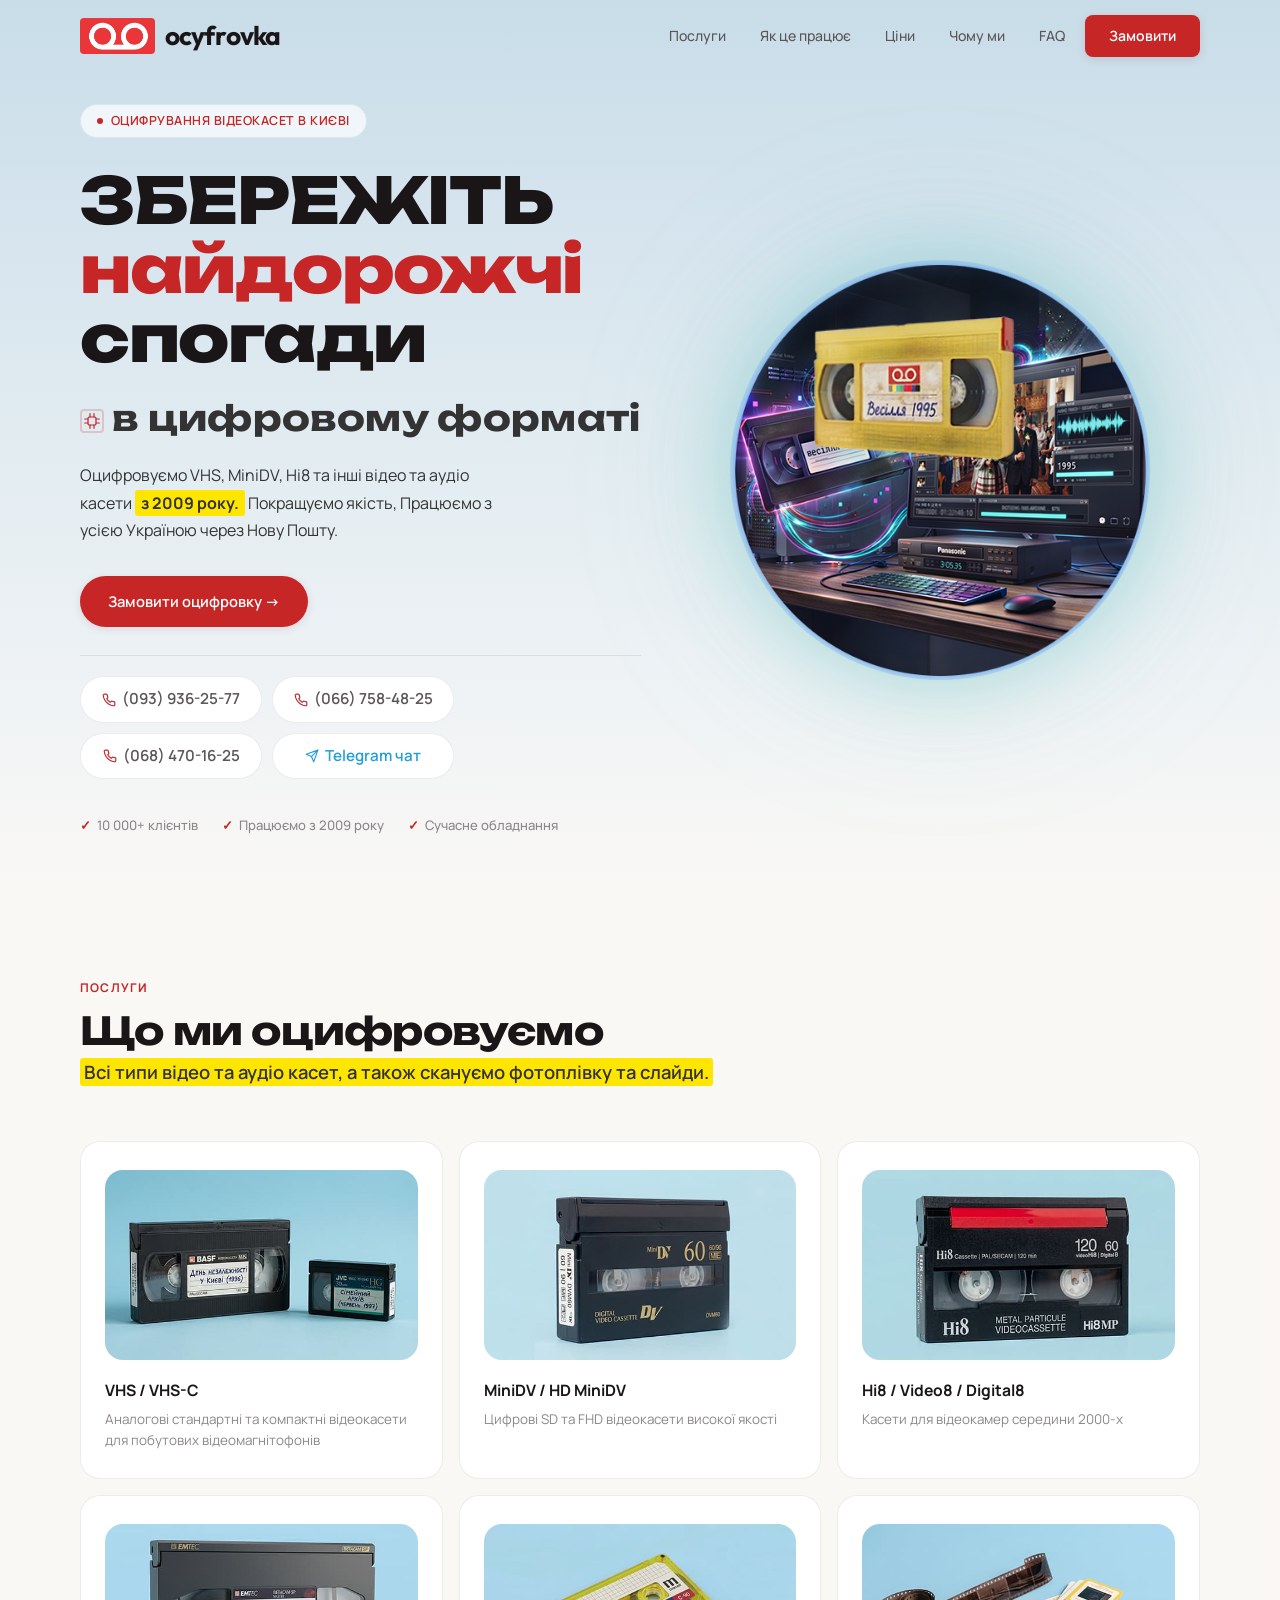
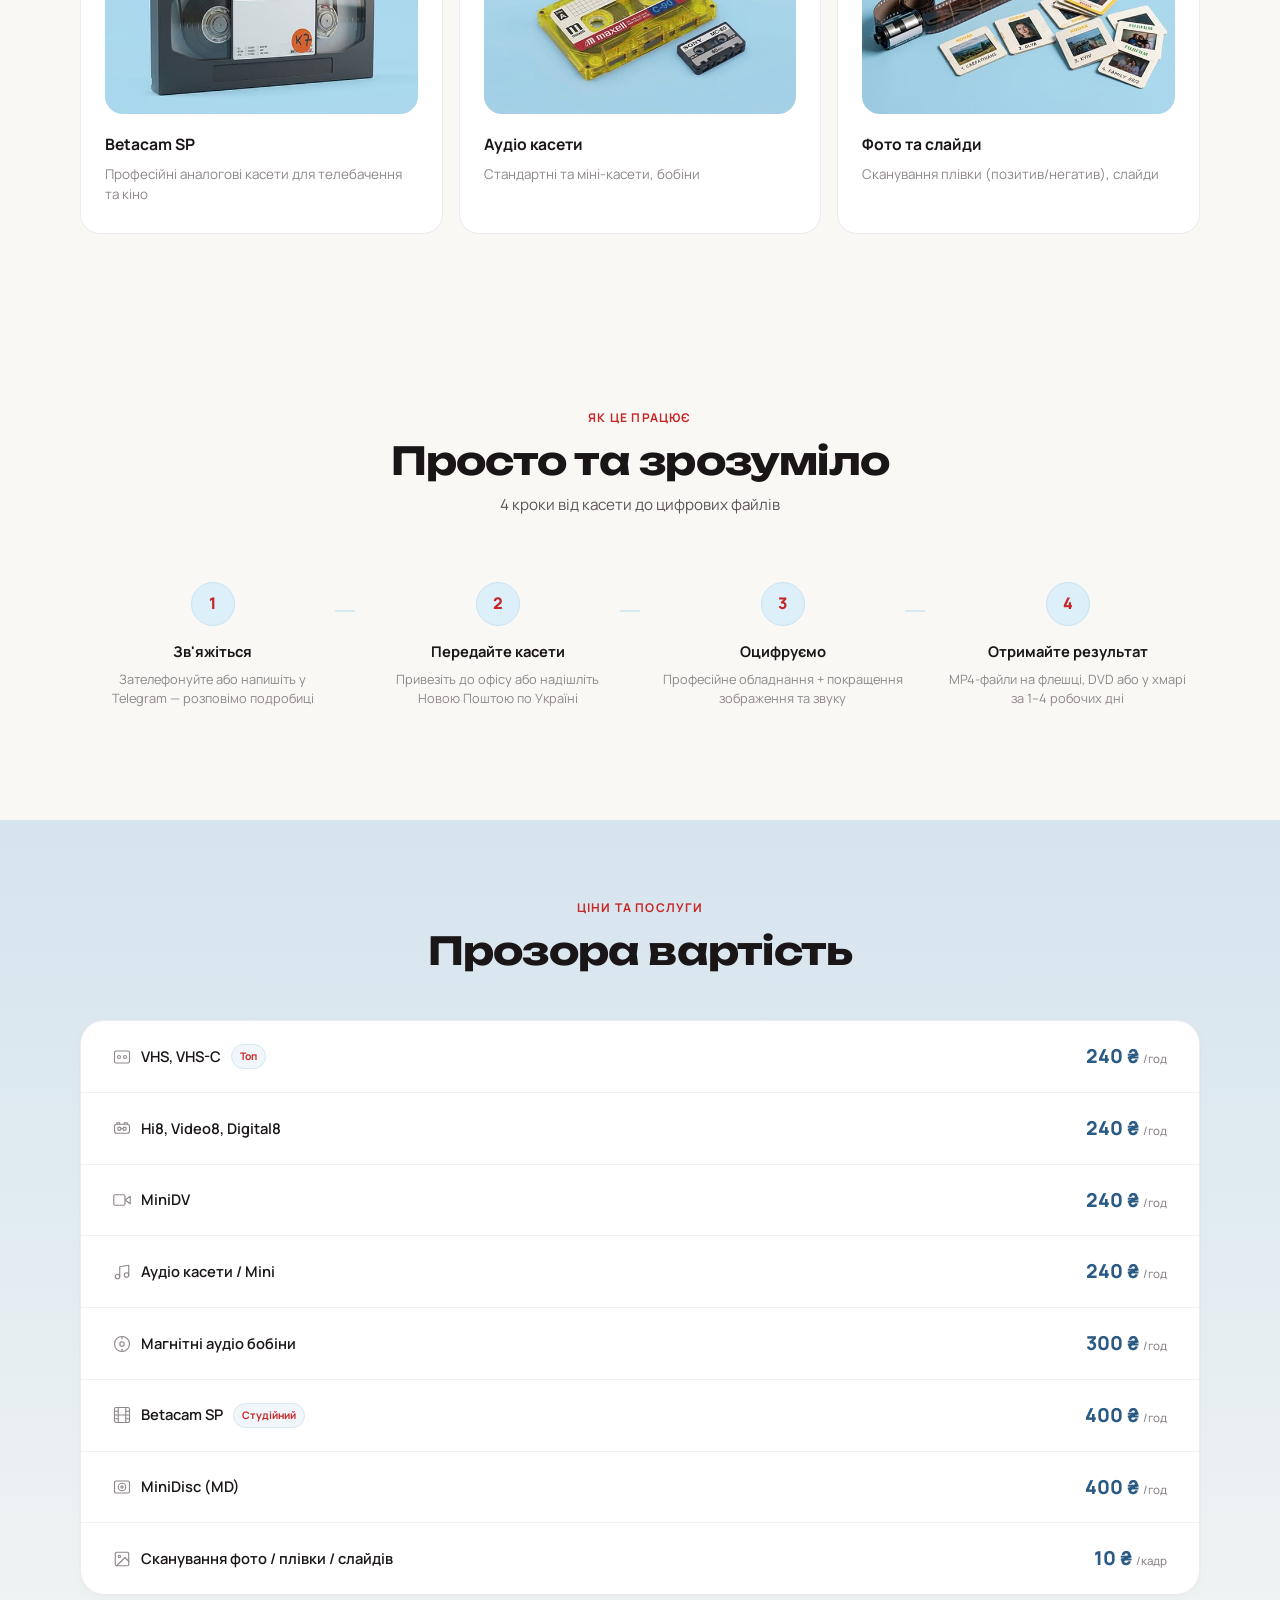
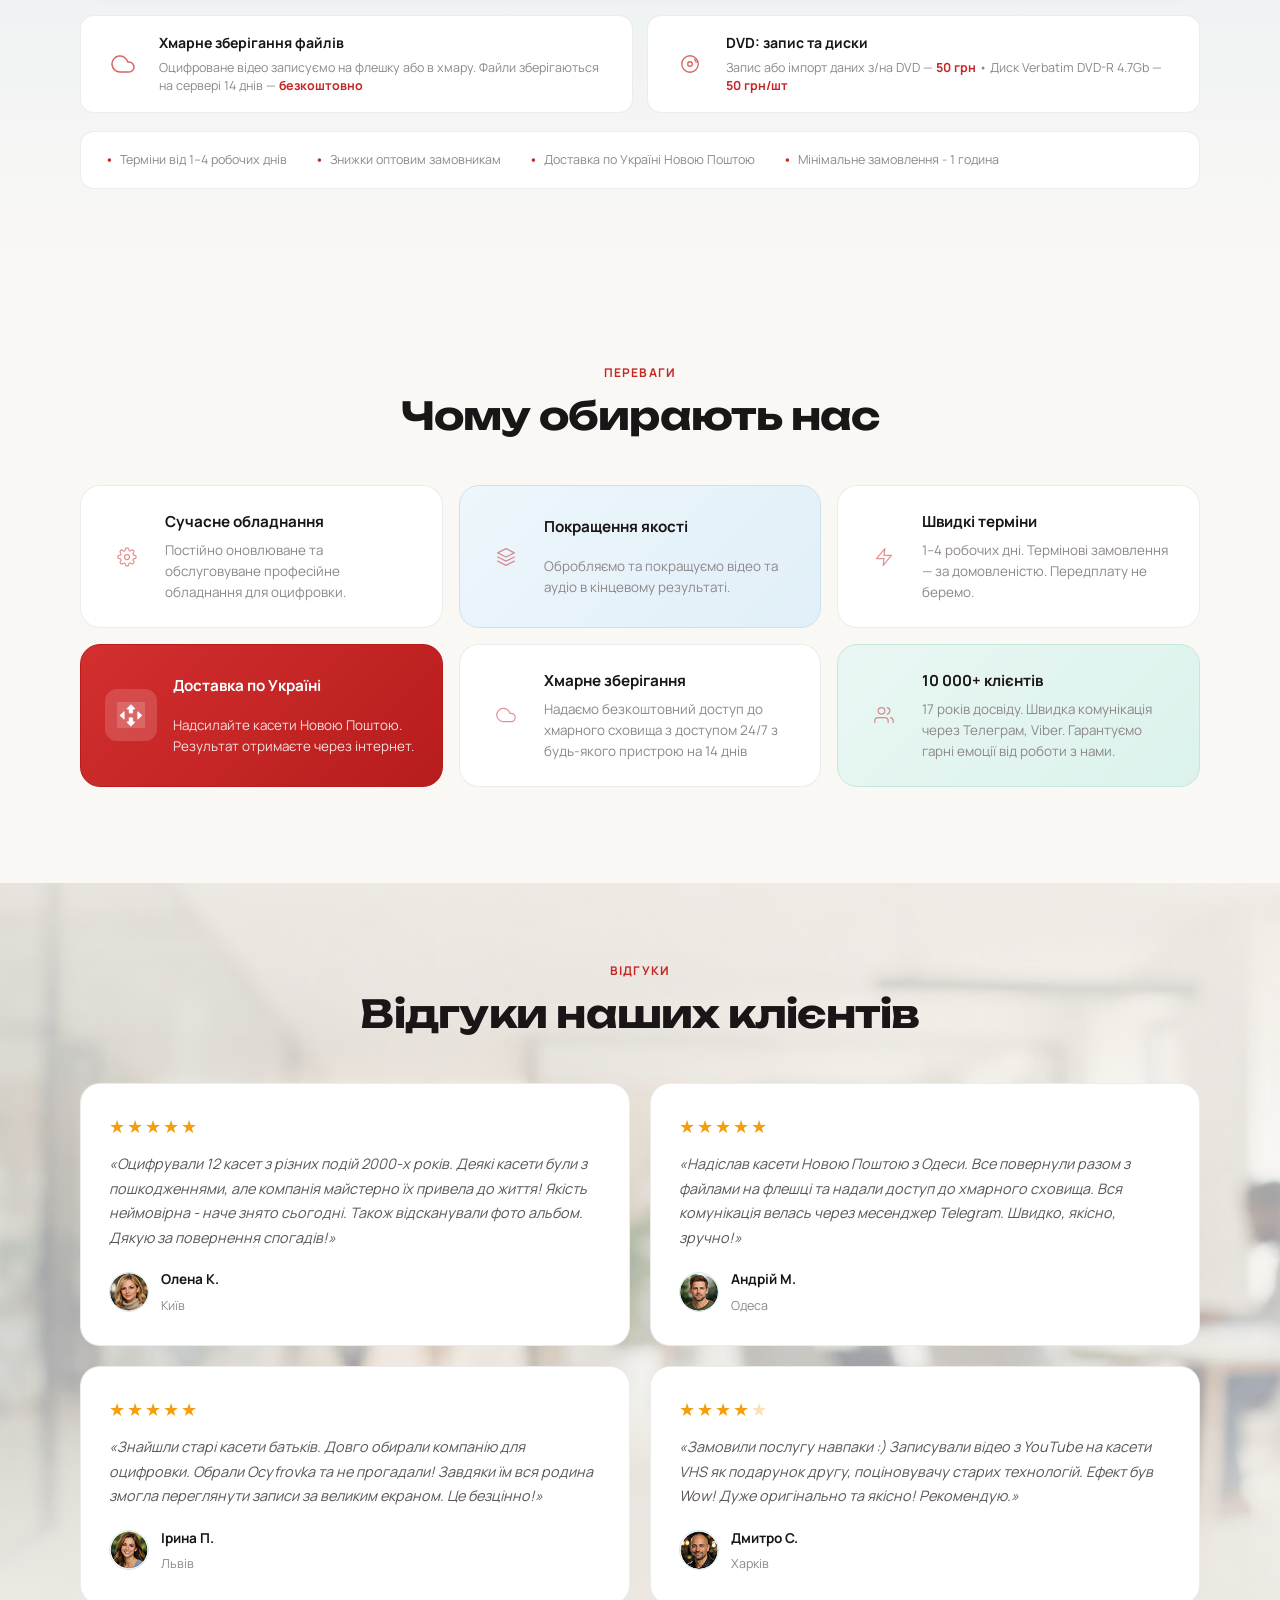
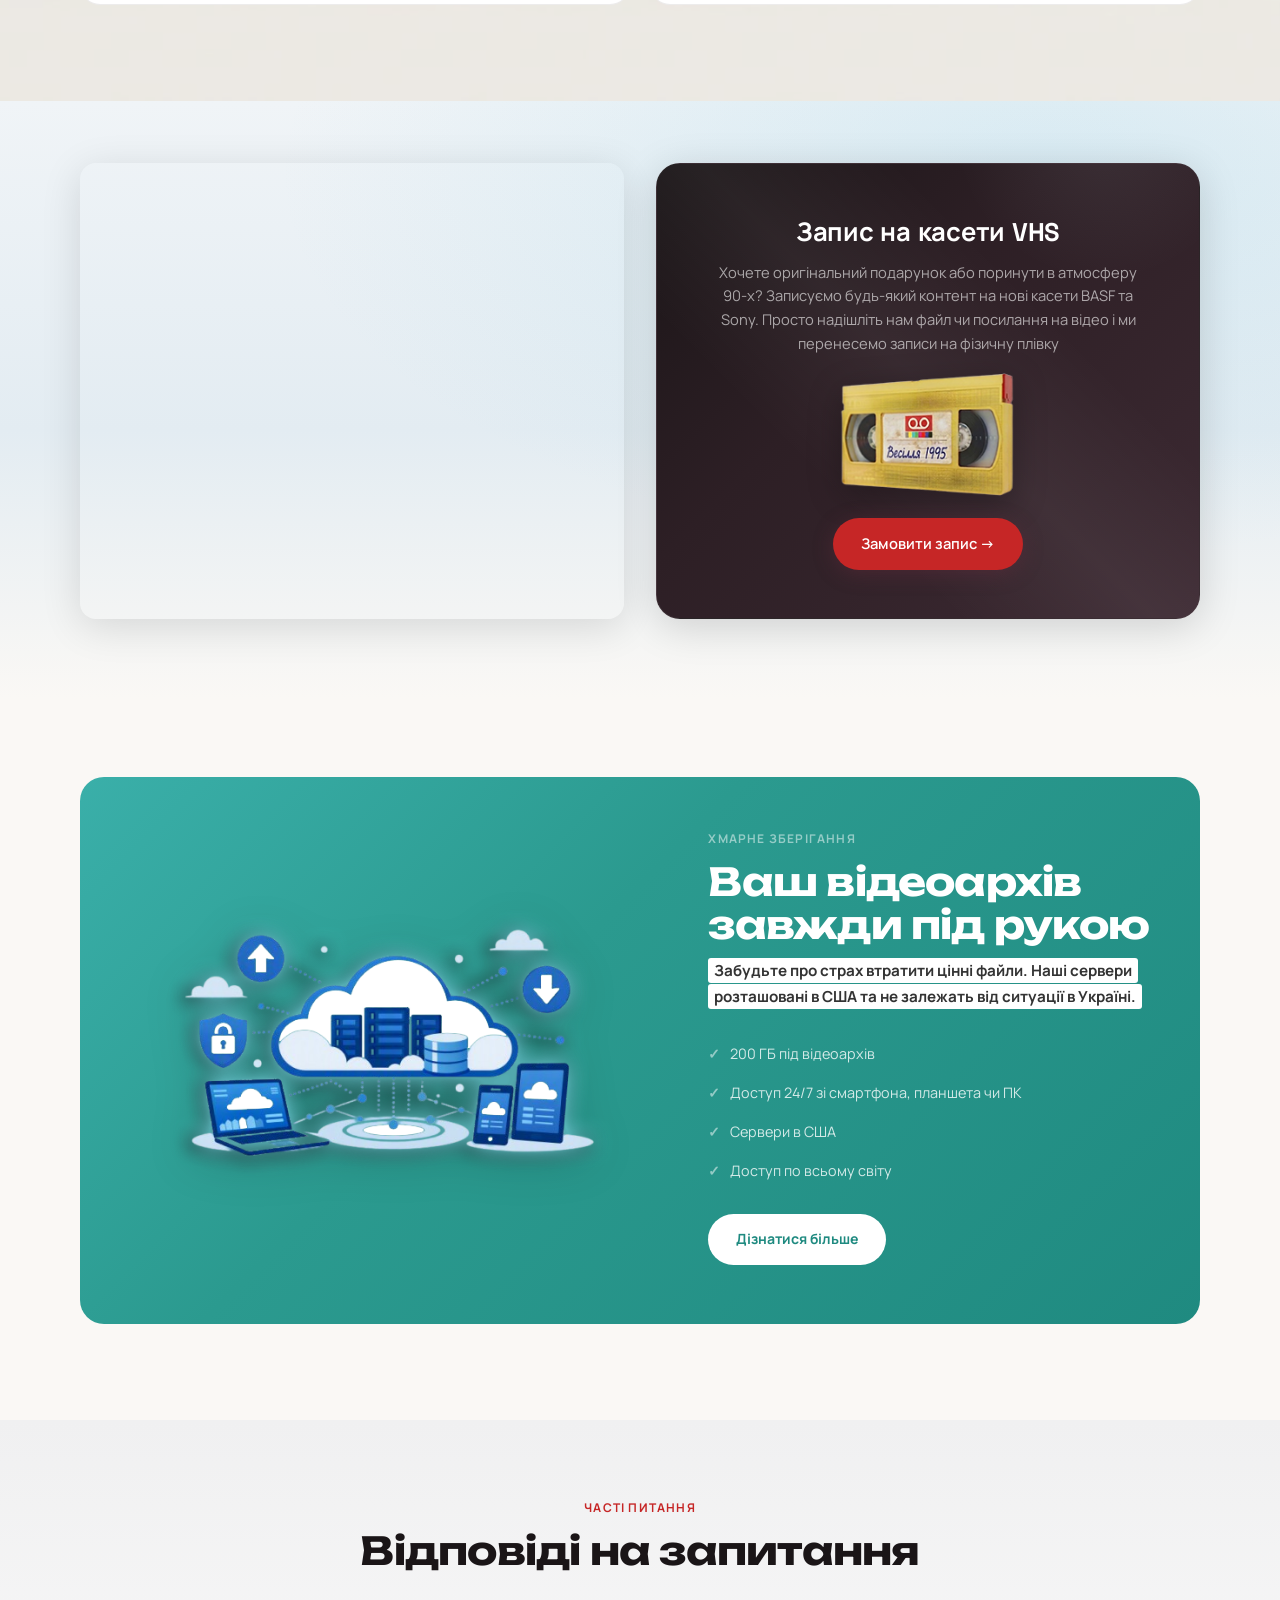
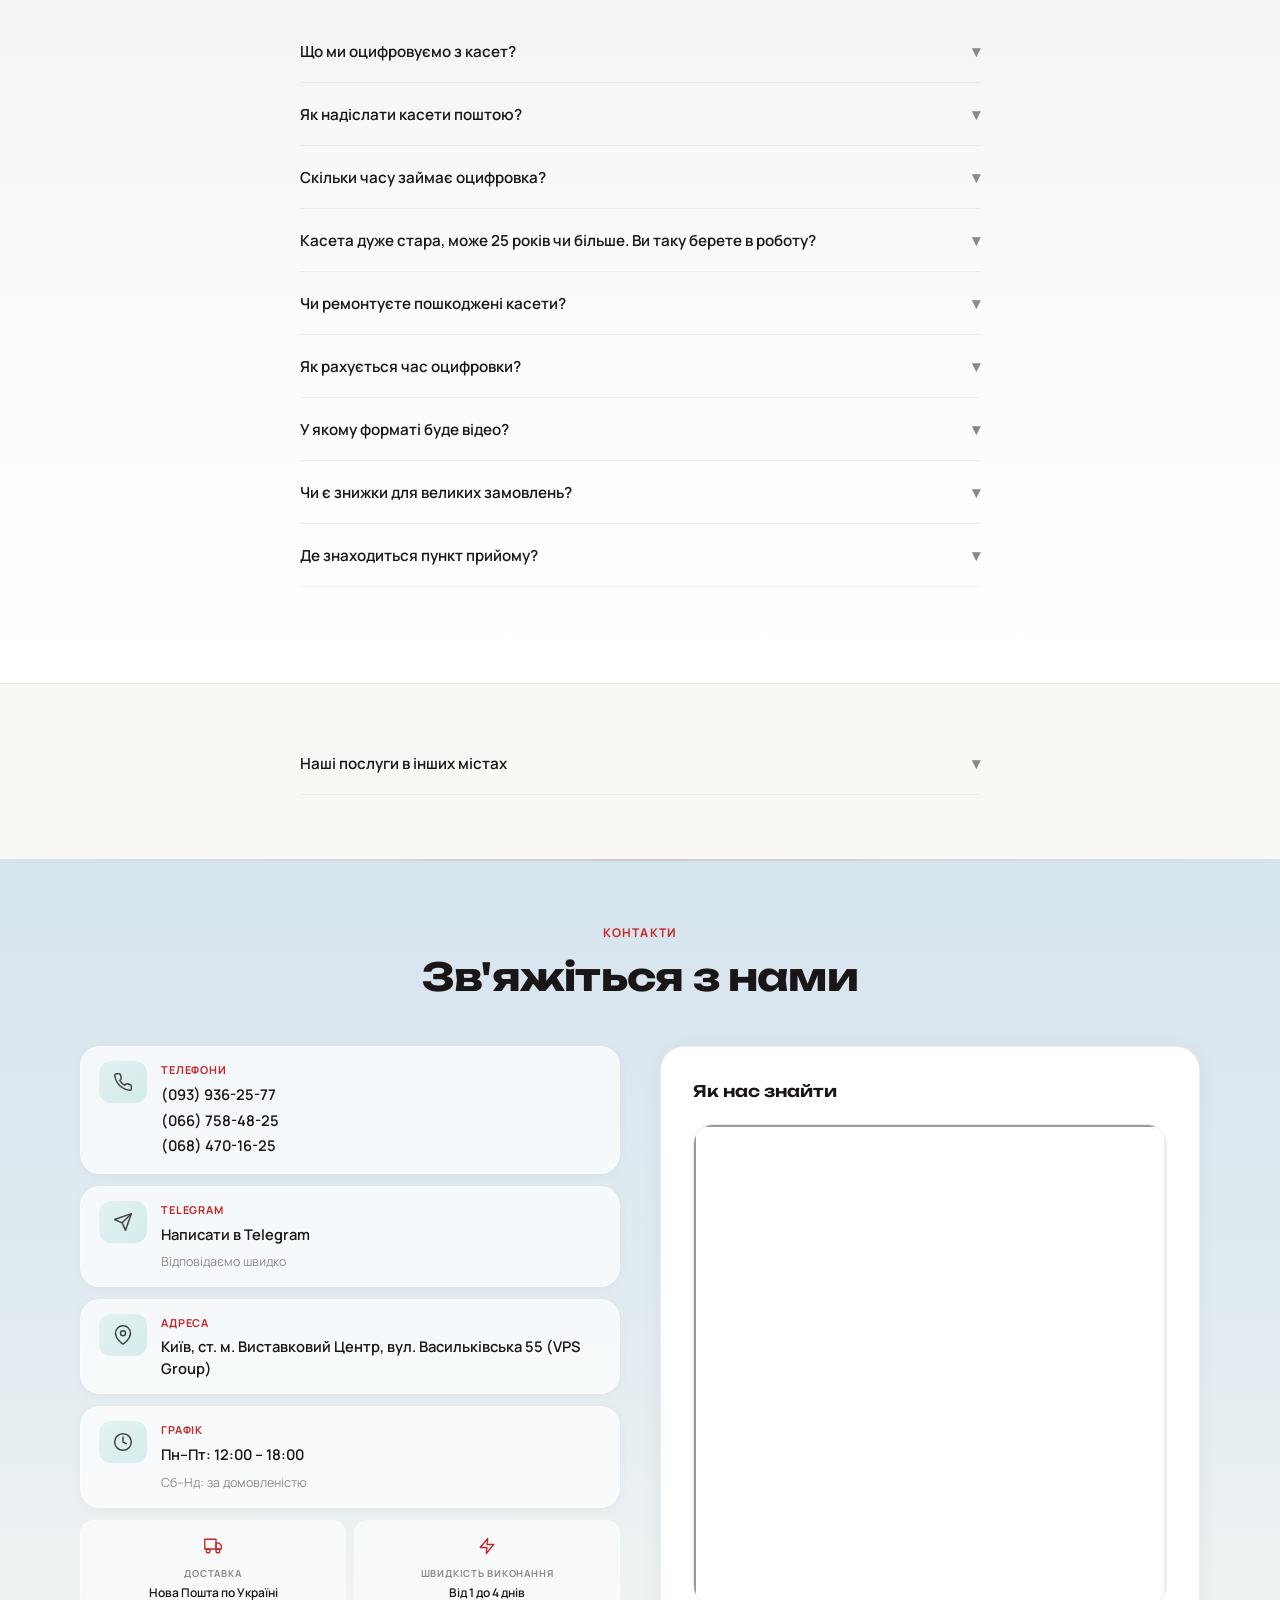
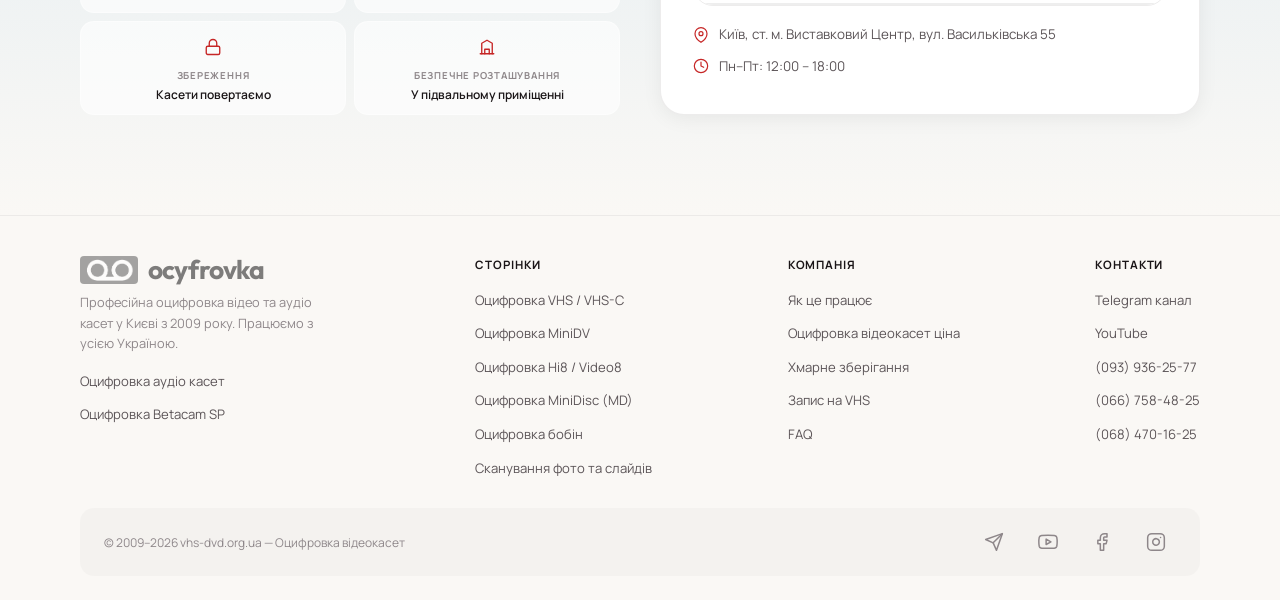
==== commit be87e10f: "Update index.html" ====
--- a/otsyfrovka-video-kyiv/index.html
+++ b/otsyfrovka-video-kyiv/index.html
@@ -1,1838 +1,17 @@
 <!DOCTYPE html>
 <html lang="uk">
 <head>
-  <meta charset="UTF-8">
-  <meta name="viewport" content="width=device-width, initial-scale=1.0">
-  <title>Оцифровка VHS касет — vhs-dvd.org.ua | Збережіть ваші спогади</title>
-  <meta name="description" content="Професійна оцифровка відеокасет VHS, VHS-C, Hi8, MiniDV, Betacam SP у Києві. Працюємо з усією Україною.">
-  <meta name="keywords" content="оцифровка відеокасет, vhs dvd, оцифровка vhs, конвертація відео, міні dv, hi8, betacam, digitize vhs, video digitization київ, Україна">
-  <meta name="author" content="VHS-DVD.ORG.UA">
-  <meta name="robots" content="index, follow, max-snippet:-1, max-image-preview:large">
-  <meta name="googlebot" content="index, follow">
-  <meta name="theme-color" content="#FAF8F5">
-  <link rel="icon" href="/favicon.ico" sizes="48x48">
-  <link rel="icon" href="/favicon-32x32.png" sizes="32x32" type="image/png">
-  <link rel="icon" href="/favicon-16x16.png" sizes="16x16" type="image/png">
-  <link rel="apple-touch-icon" href="/apple-touch-icon.png">
-  <link rel="manifest" href="/site.webmanifest">
-  <link rel="canonical" href="https://vhs-dvd.org.ua/">
-  <!-- Open Graph / Facebook -->
-  <meta property="og:type" content="website">
-  <meta property="og:url" content="https://vhs-dvd.org.ua/">
-  <meta property="og:title" content="Оцифровка VHS касет — vhs-dvd.org.ua | Збережіть ваші спогади">
-  <meta property="og:description" content="Професійна оцифровка відеокасет VHS, VHS-C, Hi8, MiniDV, Betacam SP у Києві. Працюємо з усією Україною. 240 грн/год.">
-  <meta property="og:image" content="https://vhs-dvd.org.ua/images/og-image.jpg">
-  <meta property="og:image:width" content="1200">
-  <meta property="og:image:height" content="630">
-  <meta property="og:locale" content="uk_UA">
-  <meta property="og:site_name" content="VHS-DVD.ORG.UA">
-  <!-- Twitter Card -->
-  <meta name="twitter:card" content="summary_large_image">
-  <meta name="twitter:title" content="Оцифровка VHS касет — vhs-dvd.org.ua">
-  <meta name="twitter:description" content="Професійна оцифровка відеокасет VHS, VHS-C, Hi8, MiniDV, Betacam SP у Києві.">
-  <meta name="twitter:image" content="https://vhs-dvd.org.ua/images/og-image.jpg">
-  <!-- Structured Data: LocalBusiness -->
-  <script type="application/ld+json">
-  {
-    "@context": "https://schema.org",
-    "@type": "LocalBusiness",
-    "name": "VHS-DVD.ORG.UA — Оцифровка відеокасет",
-    "description": "Професійна оцифровка відеокасет VHS, VHS-C, Hi8, MiniDV, Betacam SP у Києві",
-    "url": "https://vhs-dvd.org.ua",
-    "logo": "https://vhs-dvd.org.ua/images/logo.png",
-    "image": "https://vhs-dvd.org.ua/images/og-image.jpg",
-    "telephone": "+380939362577",
-    "address": {
-      "@type": "PostalAddress",
-      "addressLocality": "Київ",
-      "addressCountry": "UA"
-    },
-    "geo": {
-      "@type": "GeoCoordinates",
-      "latitude": "50.4501",
-      "longitude": "30.5234"
-    },
-    "areaServed": {
-      "@type": "Country",
-      "name": "Україна"
-    },
-    "priceRange": "240-1400 грн",
-    "openingHours": "Mo-Fr 12:00-18:00",
-    "sameAs": [
-      "https://t.me/ocyfrovka",
-      "https://www.youtube.com/@ocyfrovka"
-    ],
-    "hasOfferCatalog": {
-      "@type": "OfferCatalog",
-      "name": "Послуги оцифровки",
-      "itemListElement": [
-        {
-          "@type": "Offer",
-          "itemOffered": {
-            "@type": "Service",
-            "name": "Оцифровка VHS касет"
-          },
-          "price": "240",
-          "priceCurrency": "UAH",
-          "priceSpecification": {
-            "@type": "UnitPriceSpecification",
-            "price": "240",
-            "priceCurrency": "UAH",
-            "unitText": "година"
-          }
-        },
-        {
-          "@type": "Offer",
-          "itemOffered": {
-            "@type": "Service",
-            "name": "Оцифровка MiniDV"
-          },
-          "price": "350",
-          "priceCurrency": "UAH"
-        },
-        {
-          "@type": "Offer",
-          "itemOffered": {
-            "@type": "Service",
-            "name": "Оцифровка Hi8"
-          },
-          "price": "280",
-          "priceCurrency": "UAH"
-        },
-        {
-          "@type": "Offer",
-          "itemOffered": {
-            "@type": "Service",
-            "name": "Оцифровка Betacam SP"
-          },
-          "price": "500",
-          "priceCurrency": "UAH"
-        },
-        {
-          "@type": "Offer",
-          "itemOffered": {
-            "@type": "Service",
-            "name": "Запис на касету VHS"
-          },
-          "price": "250",
-          "priceCurrency": "UAH"
-        },
-        {
-          "@type": "Offer",
-          "itemOffered": {
-            "@type": "Service",
-            "name": "Хмарне зберігання"
-          },
-          "price": "1000",
-          "priceCurrency": "UAH"
-        }
-      ]
-    },
-    "aggregateRating": {
-      "@type": "AggregateRating",
-      "ratingValue": "4.9",
-      "reviewCount": "156",
-      "bestRating": "5"
-    }
-  }
-  </script>
-  <!-- Structured Data: BreadcrumbList -->
-  <script type="application/ld+json">
-  {
-    "@context": "https://schema.org",
-    "@type": "BreadcrumbList",
-    "itemListElement": [{
-      "@type": "ListItem",
-      "position": 1,
-      "name": "Головна",
-      "item": "https://vhs-dvd.org.ua/"
-    }]
-  }
-  </script>
-  <link rel="preconnect" href="https://fonts.googleapis.com">
-  <link rel="preconnect" href="https://fonts.gstatic.com" crossorigin>    <link href="https://fonts.googleapis.com/css2?family=Manrope:wght@400;500;600;700;800&family=Outfit:wght@400;500;600;700;800&family=Space+Grotesk:wght@400;500;600;700&family=Syne:wght@400;500;600;700;800&family=Unbounded:wght@400;500;600;700;800;900&display=swap" rel="stylesheet">
-  <style>
-    *, *::before, *::after { margin: 0; padding: 0; box-sizing: border-box; }
-
-    :root {
-      --bg: #FAF8F5;
-      --bg-warm: #F3EDE7;
-      --bg-card: #FFFFFF;
-      --text: #1A1517;
-      --text-secondary: #5C5558;
-      --text-muted: #8E878A;
-      --accent: #c62626;
-      --accent-hover: #7E3549;
-      --accent-light: #8B3D52;
-      --pink-soft: #D6E8F0;
-      --pink-bg: #F0F6FA;
-      --border: rgba(26,21,23,0.06);
-      --border-card: rgba(26,21,23,0.08);
-      --radius-xl: 24px;
-      --radius-lg: 20px;
-      --radius-md: 14px;
-      --radius-sm: 10px;
-      --radius-xs: 8px;
-      --max-w: 1120px;
-      --font: 'Manrope', -apple-system, sans-serif;
-      --font-display: 'Space Grotesk', 'Manrope', sans-serif;
-      --shadow-card: 0 1px 4px rgba(0,0,0,0.03), 0 4px 16px rgba(0,0,0,0.02);
-      --shadow-hover: 0 2px 8px rgba(0,0,0,0.05), 0 8px 32px rgba(0,0,0,0.04);
-    }
-
-    html { scroll-behavior: smooth; }
-
-    body {
-      font-family: var(--font);
-      background: var(--bg);
-      color: var(--text);
-      line-height: 1.6;
-      overflow-x: hidden;
-      -webkit-font-smoothing: antialiased;
-    }
-
-
-    /* Шапка та мобільне меню: спільні стилі в includes/site.css */
-
-    /* ===== HERO ===== */
-    .hero {
-      min-height: 100vh; display: flex; align-items: center;
-      padding: 100px 24px 60px; position: relative; overflow: visible;
-      background: linear-gradient(180deg, #C8DDE8 0%, #D6E4EE 25%, #E2ECF1 50%, #EEF2F5 75%, var(--bg) 100%);
-    }
-    .hero-inner {
-      max-width: var(--max-w); margin: 0 auto; width: 100%;
-      display: grid; grid-template-columns: 1fr 1fr; gap: 40px; align-items: center;
-    }
-    .hero-text {}
-    .hero-badge {
-      display: inline-flex; align-items: center; gap: 8px;
-      background: var(--pink-bg); border: 1px solid var(--pink-soft);
-      padding: 6px 16px; border-radius: 50px;
-      font-size: 0.78rem; font-weight: 600; color: var(--accent);
-      margin-bottom: 28px; text-transform: uppercase; letter-spacing: 0.04em;
-    }
-    .hero-badge .dot {
-      width: 6px; height: 6px; background: var(--accent);
-      border-radius: 50%; animation: pulse 2s infinite;
-    }
-    @keyframes pulse { 0%,100%{opacity:1;} 50%{opacity:0.3;} }
-
-    .hero h1 {
-      font-family: 'Unbounded', var(--font-display);
-      font-size: clamp(2.6rem, 5.2vw, 4rem);
-      font-weight: 800; line-height: 1.08;
-      margin-bottom: 20px; letter-spacing: -0.02em;
-    }
-    .hero h1 .accent { color: var(--accent); }
-    .hero h1 .hero-sub {
-      font-size: 0.55em;
-      font-weight: 700;
-      font-style: normal;
-      white-space: nowrap;
-      letter-spacing: 0.01em;
-      color: #333;
-    }
-    .hero-sub svg {
-      animation: chipPulse 2s ease-in-out infinite;
-      border: 2px solid rgba(198,38,38,0.2);
-      border-radius: 4px;
-      padding: 2px;
-    }
-    @keyframes chipPulse {
-      0%, 100% { opacity: 1; border-color: rgba(198,38,38,0.2); }
-      50% { opacity: 0.6; border-color: rgba(198,38,38,0.5); }
-    }
-    .hero-desc {
-      font-size: 1rem; color: #333;
-      max-width: 440px; margin-bottom: 32px; line-height: 1.7;
-    }
-    .hero-buttons { display: flex; gap: 12px; flex-wrap: wrap; align-items: center; }
-    .btn-primary {
-      background: var(--accent); color: #fff;
-      padding: 14px 28px; border-radius: 50px;
-      font-weight: 600; font-size: 0.92rem; border: none; cursor: pointer;
-      transition: all 0.2s; text-decoration: none;
-      display: inline-flex; align-items: center; gap: 8px;
-    }
-    .btn-primary:hover { background: var(--accent-hover); transform: translateY(-1px); }
-    .btn-outline {
-      background: var(--bg-card); color: var(--text);
-      padding: 13px 24px; border-radius: 50px;
-      font-weight: 600; font-size: 0.88rem;
-      border: 1.5px solid var(--border-card);
-      cursor: pointer; transition: all 0.2s;
-      text-decoration: none; display: inline-flex; align-items: center; gap: 8px;
-    }
-    .btn-outline:hover { border-color: var(--text-muted); background: #fff; }
-    .btn-telegram {
-      display: inline-flex; align-items: center; gap: 6px; justify-content: center;
-      background: var(--bg-card); border: 1.5px solid var(--border-card);
-      padding: 10px 20px; border-radius: 50px;
-      text-decoration: none; color: #229ED9;
-      font-size: 0.95rem; font-weight: 600;
-      cursor: pointer; transition: all 0.2s;
-    }
-    .btn-telegram:hover { border-color: #229ED9; background: #f0fbfe; }
-
-    .hero-trust {
-      display: flex; gap: 24px; margin-top: 36px;
-      flex-wrap: wrap;
-    }
-    .trust-item {
-      display: flex; align-items: center; gap: 6px;
-      font-size: 0.82rem; color: var(--text-muted); font-weight: 500;
-    }
-    .trust-item .check { color: var(--accent); font-weight: 700; }
-
-    /* Hero video embed */
-    .hero-visual {
-      position: relative; display: flex; justify-content: center; align-items: center;
-      min-height: 320px;
-    }
-    .hero-image-wrapper {
-      position: relative; width: 100%; max-width: 420px;
-      display: flex; align-items: center; justify-content: center;
-    }
-    .hero-bg-img {
-      width: 100%; aspect-ratio: 1/1; object-fit: cover; display: block;
-      border-radius: 50%;
-      filter: drop-shadow(0 0 40px rgba(58,175,169,0.35)) drop-shadow(0 0 80px rgba(58,175,169,0.15));
-    }
-    .hero-gradient-overlay {
-      display: none;
-    }
-
-    /* ===== SECTION COMMON ===== */
-    section { padding: 78px 24px 96px; }
-    .container { max-width: var(--max-w); margin: 0 auto; }
-    .section-eyebrow {
-      font-size: 0.75rem; font-weight: 700; color: var(--accent);
-      text-transform: uppercase; letter-spacing: 0.1em; margin-bottom: 12px;
-    }
-    .section-title {
-      font-family: 'Unbounded', var(--font-display);
-      font-size: clamp(1.8rem, 3.5vw, 2.4rem);
-      font-weight: 700; line-height: 1.12; letter-spacing: -0.02em;
-    }
-    .section-desc {
-      color: var(--text-secondary); max-width: 500px;
-      font-size: 0.95rem; margin-top: 10px; line-height: 1.7;
-    }
-    .section-desc.highlight {
-      display: inline;
-      font-weight: 600;
-      font-size: 1.15em;
-      background: #FFE600;
-      color: #333;
-      padding: 1px 4px;
-      border-radius: 3px;
-      -webkit-box-decoration-break: clone;
-      box-decoration-break: clone;
-      line-height: 2.2;
-    }
-    .marker-yellow {
-      display: inline;
-      background: #FFE600;
-      color: #333 !important;
-      padding: 2px 6px;
-      border-radius: 3px;
-      font-weight: 700;
-      box-decoration-break: clone;
-      -webkit-box-decoration-break: clone;
-    }
-    .cloud-section .marker-yellow { background: #fff; color: #333 !important; }
-    .section-header { margin-bottom: 48px; }
-    .section-header.centered { text-align: center; }
-    .section-header.centered .section-desc { margin: 10px auto 0; }
-
-    /* ===== SERVICES (formats) ===== */
-    .services-section { 
-      background: var(--bg-warm);
-      background-image: url('images/backgraund.webp');
-      background-size: cover;
-      background-position: center;
-      background-attachment: fixed;
-      position: relative;
-    }
-    .services-section::before {
-      content: '';
-      position: absolute;
-      inset: 0;
-      background: rgba(250,248,245,0.78);
-      z-index: 0;
-    }
-    .services-section > .container { position: relative; z-index: 1; }
-    .services-grid {
-      display: grid; grid-template-columns: repeat(3, 1fr); gap: 16px;
-    }
-    .service-card {
-      background: var(--bg-card); border: 1px solid var(--border-card);
-      border-radius: var(--radius-lg); padding: 28px 24px;
-      transition: all 0.25s; cursor: pointer;
-      text-decoration: none; color: inherit; display: block;
-    }
-    .service-card:hover { box-shadow: var(--shadow-hover); transform: translateY(-2px); }
-    .service-icon {
-      width: 48px; height: 48px; border-radius: 14px;
-      background: var(--pink-bg); border: 1px solid var(--pink-soft);
-      display: flex; align-items: center; justify-content: center;
-      font-size: 1.2rem; margin-bottom: 18px;
-    }
-    .service-card h3 { font-size: 0.98rem; font-weight: 700; margin-bottom: 6px; }
-    .service-card p { font-size: 0.84rem; color: var(--text-muted); line-height: 1.55; }
-
-    /* ===== PROCESS ===== */
-    .process-grid {
-      display: grid; grid-template-columns: repeat(4, 1fr); gap: 20px;
-    }
-    .process-step {
-      text-align: center; padding: 16px 12px; position: relative;
-    }
-    .process-step::after {
-      content: ''; position: absolute; right: -10px; top: 44px;
-      width: 20px; height: 2px; background: var(--pink-soft);
-    }
-    .process-step:last-child::after { display: none; }
-    .process-num {
-      width: 44px; height: 44px; border-radius: 50%;
-      background: #DDEFF9; border: 1.5px solid #C6E2F2;
-      display: flex; align-items: center; justify-content: center;
-      margin: 0 auto 14px;        font-weight: 800; font-size: 1rem; color: var(--accent);
-      transition: all 0.3s cubic-bezier(0.34, 1.56, 0.64, 1);
-    }
-    .process-step:hover .process-num {
-      background: var(--accent); border-color: var(--accent); color: #fff;
-      transform: scale(1.1);
-    }
-    .process-step h3 { font-size: 0.92rem; font-weight: 700; margin-bottom: 6px; }
-    .process-step p { font-size: 0.8rem; color: var(--text-muted); line-height: 1.5; }
-
-    /* ===== PRICING ===== */
-    .pricing-section { background: linear-gradient(180deg, #D6E4EE 0%, #E2ECF1 40%, var(--bg) 100%); }
-    .pricing-card {
-      background: var(--bg-card); border: 1px solid var(--border-card);
-      border-radius: var(--radius-xl); overflow: hidden;
-      box-shadow: var(--shadow-card);
-    }
-    .pricing-row {
-      display: grid; grid-template-columns: 1fr auto;
-      padding: 20px 32px; align-items: center;
-      border-bottom: 1px solid var(--border);
-      transition: background 0.15s;
-    }
-    .pricing-row:last-child { border-bottom: none; }
-    a.pricing-row { text-decoration: none; color: inherit; cursor: pointer; }
-    .pricing-row:hover { background: var(--pink-bg); }
-    .pricing-row .fmt {
-      font-weight: 600; font-size: 0.92rem;
-      display: flex; align-items: center; gap: 10px;
-    }
-    .pricing-row .fmt .tag {
-      font-size: 0.65rem; font-weight: 700; padding: 3px 8px;
-      border-radius: 50px; background: var(--pink-bg);
-      color: var(--accent); border: 1px solid var(--pink-soft);
-    }
-    .pricing-row .pr {
-      font-weight: 800; font-size: 1.2rem; color: #2B5B84;
-      white-space: nowrap;
-    }
-    .pricing-row .pr small {
-      font-weight: 500; font-size: 0.72rem; color: var(--text-muted);
-    }
-    .pricing-extras {
-      margin-top: 20px;
-      display: grid; grid-template-columns: repeat(2, 1fr); gap: 14px;
-    }
-    .extra-item {
-      background: var(--bg-card); border: 1px solid var(--border-card);
-      border-radius: var(--radius-md); padding: 16px 20px;
-      display: grid; grid-template-columns: auto 1fr; column-gap: 14px;
-      align-items: center;
-      transition: all 0.25s;
-    }
-    .extra-item .ei-icon { grid-row: 1 / span 2; }
-    .extra-item h4 { grid-column: 2; }
-    .extra-item p { grid-column: 2; }
-    .extra-item:hover { box-shadow: var(--shadow-hover); }
-    .extra-item .ei-icon {
-      font-size: 1.3rem; flex-shrink: 0; display: flex;
-      align-items: center; justify-content: center;
-      width: 44px; height: 44px;
-    }
-    .ei-icon svg { opacity: 0.7; }
-    .extra-item h4 { font-size: 0.88rem; font-weight: 700; margin-bottom: 4px; }
-    .extra-item p { font-size: 0.78rem; color: var(--text-muted); line-height: 1.5; }
-    .extra-item .ei-price { color: var(--accent); font-weight: 700; }
-
-    .pricing-note {
-      margin-top: 18px; padding: 18px 24px;
-      background: var(--bg-card); border: 1px solid var(--border-card);
-      border-radius: var(--radius-md);
-      display: flex; flex-wrap: wrap; gap: 8px 28px;
-    }
-    .pricing-note span {
-      font-size: 0.78rem; color: var(--text-muted);
-      display: flex; align-items: center; gap: 6px;
-    }
-    .pricing-note span::before { content: '•'; color: var(--accent); font-weight: 700; }
-
-    /* ===== WHY US ===== */
-    .why-grid {
-      display: grid; grid-template-columns: repeat(3, 1fr); gap: 16px;
-    }
-    .why-card {
-      background: var(--bg-card); border: 1px solid var(--border-card);
-      border-radius: var(--radius-lg); padding: 24px;
-      display: grid; grid-template-columns: auto 1fr; column-gap: 16px;
-      align-items: center;
-      transition: all 0.25s;
-    }
-    .why-card .wi { grid-row: 1 / span 2; }
-    .why-card h3 { grid-column: 2; }
-    .why-card p { grid-column: 2; }
-    .why-card:hover { box-shadow: var(--shadow-hover); transform: translateY(-2px); }
-    @media (min-width: 481px) {
-      .why-grid { align-items: stretch; }
-      .why-grid .why-card { height: 100%; }
-    }
-    .why-card-red { background: linear-gradient(135deg, #D32F2F, #B71C1C) !important; border-color: #B71C1C !important; color: #fff !important; }
-    .why-card-red h3 { color: #fff !important; }
-    .why-card-red p { color: rgba(255,255,255,0.85) !important; }
-    .why-card-red .wi { background: rgba(255,255,255,0.15) !important; width: 52px !important; height: 52px !important; }
-    .why-card-red .wi img { width: 36px; height: 36px; object-fit: contain; mix-blend-mode: screen; filter: brightness(1.2); }
-    .why-card-blue { background: linear-gradient(135deg, #EDF6FB 0%, #E1EFF8 100%); border-color: #C9E2F0; }
-    .why-card-mint { background: linear-gradient(135deg, #E9F7F3 0%, #DCF2EC 100%); border-color: #C5E6DD; }
-    .why-card .wi {
-      width: 44px; height: 44px; border-radius: 12px;
-      background: transparent; flex-shrink: 0;
-      display: flex; align-items: center; justify-content: center;
-      font-size: 1.15rem;
-    }
-    .why-card .wi svg { opacity: 0.5; }
-    .why-card h3 { font-size: 0.95rem; font-weight: 700; margin-bottom: 6px; }
-    .why-card p { font-size: 0.84rem; color: var(--text-muted); line-height: 1.55; }
-
-    /* ===== REVIEWS ===== */
-    .reviews-grid {
-      display: grid; grid-template-columns: repeat(2, 1fr); gap: 20px;
-    }
-    .review-card {
-      background: var(--bg-card); border: 1px solid var(--border-card);
-      border-radius: var(--radius-lg); padding: 28px;
-      transition: all 0.3s cubic-bezier(0.34, 1.56, 0.64, 1);
-    }
-    .review-card:hover {
-      box-shadow: var(--shadow-hover); transform: translateY(-3px);
-    }
-    .review-stars {
-      color: #F59E0B; font-size: 1.1rem; margin-bottom: 12px; letter-spacing: 2px;
-    }
-    .review-text {
-      font-size: 0.9rem; color: var(--text-secondary); line-height: 1.7;
-      margin-bottom: 16px; font-style: italic;
-    }
-    .review-author {
-      display: flex; align-items: center; gap: 12px;
-    }
-    .review-avatar {
-      width: 40px; height: 40px; border-radius: 50%;
-      background: var(--pink-bg); border: 1px solid var(--pink-soft);
-      display: flex; align-items: center; justify-content: center;
-      font-size: 0.75rem; font-weight: 700; color: var(--accent);
-      flex-shrink: 0;
-    }
-    .review-author strong { font-size: 0.85rem; }
-    .review-author span { font-size: 0.78rem; color: var(--text-muted); }
-
-    /* ===== CLOUD ===== */
-    .cloud-section { background: linear-gradient(135deg, #3AAFA9 0%, #2B9A8F 40%, #1F8A80 100%); color: #fff; border-radius: var(--radius-xl); max-width: var(--max-w); margin: 0 auto; }
-    .cloud-inner {
-      padding: 52px 48px;
-      display: grid; grid-template-columns: 1.2fr 1fr; gap: 48px; align-items: center;
-    }
-    .cloud-section .section-eyebrow { color: rgba(255,255,255,0.5); }
-    .cloud-section .section-title { color: #fff; }
-    .cloud-section .section-desc { color: rgba(255,255,255,0.65); }
-    .cloud-features { list-style: none; margin-top: 24px; }
-    .cloud-features li {
-      padding: 8px 0; font-size: 0.9rem; color: rgba(255,255,255,0.8);
-      display: flex; gap: 10px; align-items: center;
-    }
-    .cloud-features li::before { content: '✓'; color: rgba(255,255,255,0.5); font-weight: 700; }
-    .cloud-price-card {
-      background: transparent; border: none;
-      border-radius: var(--radius-lg); padding: 0; text-align: center;
-      display: flex; flex-direction: column; align-items: center; justify-content: center;
-    }
-    .cloud-price-card img {
-      width: 100% !important; max-width: 100% !important; height: auto !important;
-      border-radius: 16px;
-      filter: drop-shadow(0 4px 20px rgba(0,0,0,0.15));
-      flex-shrink: 0;
-    }
-    .cloud-price-card .big-price {
-      font-size: 2.8rem; font-weight: 800; line-height: 1;
-    }
-    .cloud-price-card .per-year {
-      font-size: 0.82rem; color: rgba(255,255,255,0.5); margin-bottom: 20px;
-    }
-    .cloud-price-card ul { list-style: none; text-align: left; margin-bottom: 24px; }
-    .cloud-price-card ul li {
-      padding: 5px 0; font-size: 0.84rem; color: rgba(255,255,255,0.7);
-      display: flex; gap: 8px; align-items: center;
-    }
-    .cloud-price-card ul li::before { content: '•'; color: rgba(255,255,255,0.4); }
-    .btn-white {
-      background: #fff; color: #1F8A80;
-      padding: 14px 28px; border-radius: 50px;
-      font-weight: 700; font-size: 0.88rem; border: none; cursor: pointer;
-      transition: all 0.2s; text-decoration: none; display: inline-block;
-    }
-    .btn-white:hover { transform: translateY(-1px); box-shadow: 0 4px 16px rgba(0,0,0,0.12); }
-
-    /* ===== YOUTUBE + VHS RECORD (combined) ===== */
-    /* "Кінотеатр у сутінках": холодний сіро-блакитний верх (відтіняє темне відео) → теплий низ, що зливається з базовим фоном */
-    .yt-record-section {
-      background:
-        radial-gradient(ellipse at 82% 12%, rgba(126,200,227,0.20), transparent 52%),
-        linear-gradient(180deg, #F0F4F7 0%, #E3ECF2 55%, var(--bg) 100%);
-    }
-    .yt-record-grid {
-      display: grid; grid-template-columns: 1fr 1fr;
-      gap: 32px; align-items: stretch;
-    }
-    .yt-col { display: flex; flex-direction: column; }
-    .yt-col .youtube-wrapper {
-      border-radius: 16px; overflow: hidden;
-      box-shadow: 0 8px 40px rgba(0,0,0,0.12);
-      flex: 1;
-    }
-    .yt-col .youtube-wrapper > div { position: relative; height: 100%; min-height: 0; }
-    .yt-col .youtube-wrapper iframe { position: absolute; inset: 0; width: 100%; height: 100%; border: 0; }
-    @media (max-width: 900px) {
-      .yt-record-grid { grid-template-columns: 1fr; }
-      .yt-col .youtube-wrapper { min-height: 220px; }
-    }
-
-    /* ===== RETRO BANNER ===== */
-    .retro-section { padding: 0 24px; }
-    .retro-banner {
-      max-width: var(--max-w); margin: 0 auto;
-      background: linear-gradient(135deg, #1a1517 0%, #2d1f25 40%, #3d2a33 100%);
-      border: 1px solid rgba(255,255,255,0.06);
-      border-radius: var(--radius-xl); padding: 48px 52px;
-      display: flex; align-items: center; justify-content: space-between;
-      gap: 24px; flex-wrap: wrap;
-      position: relative; overflow: hidden;
-      box-shadow: 0 8px 40px rgba(0,0,0,0.15);
-      flex-direction: row-reverse;
-    }
-    .yt-record-grid .retro-banner {
-      flex-direction: column; align-items: center; justify-content: center;
-      text-align: center; gap: 18px; height: 100%; box-sizing: border-box;
-    }
-    .yt-record-grid .retro-banner p { max-width: 460px; }
-    .yt-record-grid .retro-banner .btn-primary { margin-top: 4px; }
-    .retro-banner::before {
-      content: '';
-      position: absolute; top: -40%; right: -10%;
-      width: 300px; height: 300px;
-      background: radial-gradient(circle, rgba(214,232,240,0.08) 0%, transparent 70%);
-      border-radius: 50%;
-    }
-    .retro-banner h2 {
-      font-family: var(--font-display);
-      font-size: 1.6rem; font-weight: 700; letter-spacing: -0.01em;
-      color: #fff; position: relative; z-index: 1;
-    }
-    .retro-banner p { font-size: 0.92rem; color: rgba(255,255,255,0.6); margin-top: 8px; max-width: 480px; position: relative; z-index: 1; }
-    .retro-banner .btn-primary {
-      position: relative; z-index: 1;
-      box-shadow: 0 4px 20px rgba(107,45,62,0.4);
-    }
-    .retro-vhs-img {
-      width: 180px; height: auto; flex-shrink: 0;
-      position: relative; z-index: 1;
-      filter: drop-shadow(0 8px 16px rgba(0,0,0,0.3));
-      animation: vhsBreath 4.5s ease-in-out infinite;
-    }
-    @keyframes vhsBreath {
-      0%, 100% { transform: scale(1); }
-      50% { transform: scale(1.06); }
-    }
-    @media (max-width: 768px) { .retro-vhs-img { width: 140px; } }
-    @media (max-width: 480px) { .retro-vhs-img { width: 120px; } }
-
-    /* ===== FAQ ===== */
-    .faq-list { max-width: 680px; }
-    .faq-item { border-bottom: 1px solid var(--border); }
-    /* Світло-сірий → білий: нейтральний спокійний фон для списку питань */
-    .faq-grad {
-      background: linear-gradient(180deg, #F0F0F1 0%, #FAFAFA 50%, #FFFFFF 100%);
-    }
-    .faq-q {
-      width: 100%; padding: 20px 0; background: none; border: none;
-      color: var(--text); font-size: 0.95rem; font-weight: 600;
-      text-align: left; cursor: pointer; display: flex;
-      justify-content: space-between; align-items: center;
-      font-family: var(--font);
-    }
-    .faq-q .arr { transition: transform 0.3s; color: var(--text-muted); font-size: 1rem; }
-    .faq-item.active .faq-q .arr { transform: rotate(180deg); }
-    .faq-a { max-height: 0; overflow: hidden; transition: max-height 0.35s ease; }
-    .faq-a-inner { padding: 0 0 20px; color: var(--text-muted); font-size: 0.88rem; line-height: 1.7; }
-    .faq-item.active .faq-a { max-height: 400px; }
-
-    /* ===== KEYWORDS ===== */
-    .keywords-section { padding: 48px 24px 64px; background: var(--bg); border-top: 1px solid var(--border); }
-    .keywords-section .faq-q { color: var(--text); }
-    .keywords-wrap {
-      display: flex; flex-wrap: wrap; gap: 10px; justify-content: center;
-      max-width: 900px; margin: 0 auto;
-    }
-    .keyword-tag {
-      display: inline-block; padding: 8px 18px;
-      background: var(--bg-card); border: 1px solid var(--border);
-      border-radius: 50px; font-size: 0.82rem; color: var(--text-secondary);
-      transition: all 0.3s ease;
-    }
-    .keyword-tag:hover {
-      background: var(--accent); color: #fff; border-color: var(--accent);
-      transform: translateY(-2px); box-shadow: 0 4px 12px rgba(198,38,38,0.15);
-    }
-
-    /* ===== CONTACT ===== */
-    .contact-section {
-      background: linear-gradient(180deg, #D6E4EE 0%, #E2ECF1 50%, var(--bg) 100%);
-      padding: 64px 24px 100px;
-      position: relative;
-    }
-    .contact-section::before {
-      content: '';
-      position: absolute; top: 0; left: 0; right: 0; height: 2px;
-      background: linear-gradient(90deg, transparent, rgba(198,38,38,0.15), transparent);
-    }
-    .contact-grid {
-      display: grid; grid-template-columns: 1fr 1fr; gap: 40px; align-items: stretch;
-      max-width: var(--max-w); margin: 0 auto;
-    }
-    .contact-left h3 {
-      font-family: 'Unbounded', var(--font-display);
-      font-size: 1.1rem; font-weight: 600; margin-bottom: 28px;
-      letter-spacing: -0.01em; color: var(--text-secondary);
-    }
-    .contact-methods { list-style: none; display: flex; flex-direction: column; gap: 12px; }
-    .contact-methods li {
-      padding: 14px 18px; display: flex; gap: 14px; align-items: flex-start;
-      background: rgba(255,255,255,0.7);
-      border-radius: var(--radius-lg);
-      border: 1px solid rgba(255,255,255,0.5);
-      box-shadow: 0 2px 12px rgba(0,0,0,0.04);
-      transition: all 0.3s cubic-bezier(0.34, 1.56, 0.64, 1);
-    }
-    .contact-methods li:hover {
-      transform: translateY(-2px);
-      box-shadow: 0 6px 24px rgba(0,0,0,0.08);
-      background: rgba(255,255,255,0.95);
-    }
-    .cm-icon {
-      width: 42px; height: 42px; border-radius: 12px;
-      background: linear-gradient(135deg, rgba(58,175,169,0.1), rgba(58,175,169,0.18));
-      display: flex; align-items: center; justify-content: center;
-      font-size: 1rem; min-width: 48px;
-      transition: all 0.3s ease;
-    }
-    .contact-methods li:hover .cm-icon {
-      background: linear-gradient(135deg, rgba(58,175,169,0.15), rgba(58,175,169,0.28));
-      transform: scale(1.05);
-    }
-    .cm-label { font-size: 0.68rem; font-weight: 700; color: var(--accent); text-transform: uppercase; letter-spacing: 0.08em; margin-bottom: 4px; }
-    .cm-value { font-weight: 600; font-size: 0.92rem; color: var(--text); line-height: 1.5; }
-    a.cm-value { color: var(--text); text-decoration: none; transition: color 0.2s; }
-    a.cm-value:hover { color: var(--accent); }
-
-    .contact-map {
-      background: var(--bg-card); border: 1px solid var(--border-card);
-      border-radius: var(--radius-xl); padding: 32px;
-      box-shadow: 0 4px 20px rgba(0,0,0,0.06);
-    }
-    .contact-map h3 { font-family: 'Unbounded', var(--font-display); font-size: 1rem; font-weight: 600; margin-bottom: 20px; color: var(--text); }
-    .map-wrapper {
-      border-radius: var(--radius-lg); overflow: hidden;
-      border: 1px solid var(--border-card);
-    }
-    .map-wrapper iframe { display: block; width: 100%; }
-    .map-info {
-      margin-top: 18px; display: flex; flex-direction: column; gap: 10px;
-    }
-    .map-info-item {
-      display: flex; align-items: center; gap: 10px;
-      font-size: 0.84rem; color: var(--text-secondary);
-    }
-    .map-info-item svg { flex-shrink: 0; }
-
-    /* Contact cards grid */
-    .contact-cards {
-      display: grid; grid-template-columns: 1fr 1fr; gap: 8px;
-      margin-top: 12px;
-    }
-    .ccard {
-      background: rgba(255,255,255,0.6);
-      border: 1px solid rgba(255,255,255,0.4);
-      border-radius: var(--radius-md); padding: 10px 12px;
-      text-align: center;
-      transition: all 0.3s ease;
-    }
-    .ccard:hover { background: rgba(255,255,255,0.9); transform: translateY(-2px); }
-    .ccard-icon { font-size: 1.3rem; margin-bottom: 2px; }
-    .ccard-label { font-size: 0.6rem; font-weight: 700; text-transform: uppercase; letter-spacing: 0.08em; color: var(--text-muted); margin-bottom: 2px; }
-    .ccard-value { font-weight: 600; font-size: 0.75rem; color: var(--text); }
-
-    /* Підвал: спільні стилі в includes/site.css */
-
-    /* ===== ANIMATIONS ===== */
-
-    /* Hero entrance stagger */
-    .hero-badge, .hero h1, .hero-desc, .hero-buttons, .hero-trust {
-      opacity: 0; transform: translateY(24px);
-    }
-    .hero.loaded .hero-badge { animation: fadeUp 0.6s 0.1s ease forwards; }
-    .hero.loaded h1 { animation: fadeUp 0.6s 0.2s ease forwards; }
-    .hero.loaded .hero-desc { animation: fadeUp 0.6s 0.35s ease forwards; }
-    .hero.loaded .hero-buttons { animation: fadeUp 0.6s 0.45s ease forwards; }
-    .hero.loaded .hero-trust { animation: fadeUp 0.6s 0.55s ease forwards; }
-
-    @keyframes fadeUp {
-      from { opacity: 0; transform: translateY(24px); }
-      to { opacity: 1; transform: translateY(0); }
-    }
-
-    /* Hero video entrance */
-    .hero-image-wrapper {
-      opacity: 0; transform: translateY(20px) scale(0.95);
-    }
-    .hero.loaded .hero-image-wrapper {
-      animation: illustrationIn 0.8s 0.3s ease forwards;
-    }
-    @keyframes illustrationIn {
-      from { opacity: 0; transform: translateY(20px) scale(0.95); }
-      to { opacity: 1; transform: translateY(0) scale(1); }
-    }
-
-    /* Scroll reveal */
-    .reveal {
-      opacity: 0; transform: translateY(20px);
-      transition: opacity 0.5s ease, transform 0.5s ease;
-    }
-    .reveal.visible { opacity: 1; transform: translateY(0); }
-
-    /* Staggered grid children */
-    .services-grid .reveal:nth-child(1) { transition-delay: 0s; }
-    .services-grid .reveal:nth-child(2) { transition-delay: 0.06s; }
-    .services-grid .reveal:nth-child(3) { transition-delay: 0.12s; }
-    .services-grid .reveal:nth-child(4) { transition-delay: 0.18s; }
-    .services-grid .reveal:nth-child(5) { transition-delay: 0.24s; }
-    .services-grid .reveal:nth-child(6) { transition-delay: 0.3s; }
-
-    .why-grid .reveal:nth-child(1) { transition-delay: 0s; }
-    .why-grid .reveal:nth-child(2) { transition-delay: 0.06s; }
-    .why-grid .reveal:nth-child(3) { transition-delay: 0.12s; }
-    .why-grid .reveal:nth-child(4) { transition-delay: 0.18s; }
-    .why-grid .reveal:nth-child(5) { transition-delay: 0.24s; }
-    .why-grid .reveal:nth-child(6) { transition-delay: 0.3s; }
-
-    .process-grid .reveal:nth-child(1) { transition-delay: 0s; }
-    .process-grid .reveal:nth-child(2) { transition-delay: 0.08s; }
-    .process-grid .reveal:nth-child(3) { transition-delay: 0.16s; }
-    .process-grid .reveal:nth-child(4) { transition-delay: 0.24s; }
-
-    .pricing-extras .reveal:nth-child(1) { transition-delay: 0s; }
-    .pricing-extras .reveal:nth-child(2) { transition-delay: 0.06s; }
-    .pricing-extras .reveal:nth-child(3) { transition-delay: 0.12s; }
-    .pricing-extras .reveal:nth-child(4) { transition-delay: 0.18s; }
-
-    .reviews-grid .reveal:nth-child(1) { transition-delay: 0s; }
-    .reviews-grid .reveal:nth-child(2) { transition-delay: 0.08s; }
-    .reviews-grid .reveal:nth-child(3) { transition-delay: 0.16s; }
-    .reviews-grid .reveal:nth-child(4) { transition-delay: 0.24s; }
-
-    /* Enhanced card hover effects */
-    .service-card, .why-card, .extra-item {
-      transition: transform 0.3s cubic-bezier(0.34, 1.56, 0.64, 1), box-shadow 0.3s ease;
-    }
-    .service-card:hover, .why-card:hover, .extra-item:hover {
-      transform: translateY(-4px);
-      box-shadow: var(--shadow-hover);
-    }
-    .service-icon {
-      transition: transform 0.3s cubic-bezier(0.34, 1.56, 0.64, 1);
-    }
-    .service-card:hover .service-icon {
-      transform: scale(1.1) rotate(-3deg);
-    }
-    .why-card:hover .wi {
-      transform: scale(1.1);
-      transition: transform 0.3s cubic-bezier(0.34, 1.56, 0.64, 1);
-    }
-
-    /* Process number hover pulse */
-    .process-num {
-      transition: all 0.3s cubic-bezier(0.34, 1.56, 0.64, 1);
-    }
-    .process-step:hover .process-num {
-      background: var(--accent);
-      color: #fff;
-      transform: scale(1.1);
-      border-color: var(--accent);
-    }
-
-    /* Pricing row slide effect */
-    .pricing-row {
-      position: relative;
-    }
-    .pricing-row::before {
-      content: '';
-      position: absolute; left: 0; top: 0; bottom: 0;
-      width: 3px; background: var(--accent);
-      border-radius: 0 3px 3px 0;
-      transform: scaleY(0);
-      transition: transform 0.25s ease;
-    }
-    .pricing-row:hover::before {
-      transform: scaleY(1);
-    }
-
-    /* ===== BUTTON ANIMATIONS ===== */
-    .btn-primary, .btn-outline, .btn-telegram, .btn-white, .form-submit {
-      position: relative; overflow: hidden;
-      transition: all 0.3s cubic-bezier(0.34, 1.56, 0.64, 1);
-    }
-    .btn-primary::after, .btn-outline::after, .btn-telegram::after,
-    .btn-white::after, .form-submit::after {
-      content: '';
-      position: absolute; top: 50%; left: 50%;
-      width: 0; height: 0;
-      background: rgba(255,255,255,0.15);
-      border-radius: 50%;
-      transform: translate(-50%, -50%);
-      transition: width 0.5s, height 0.5s;
-    }
-    .btn-primary:hover::after, .btn-telegram:hover::after, .form-submit:hover::after {
-      width: 300px; height: 300px;
-    }
-    .btn-outline:hover::after, .btn-white:hover::after {
-      width: 300px; height: 300px;
-      background: rgba(107,45,62,0.04);
-    }
-    .btn-primary {
-      box-shadow: 0 2px 8px rgba(107,45,62,0.12);
-    }
-    .btn-primary:hover {
-      box-shadow: 0 6px 24px rgba(107,45,62,0.2);
-      transform: translateY(-2px);
-    }
-    .btn-outline:hover {
-      border-color: var(--accent);
-      color: var(--accent);
-      transform: translateY(-1px);
-    }
-    .btn-telegram:hover {
-      transform: translateY(-1px);
-      box-shadow: 0 4px 16px rgba(34,158,217,0.15);
-    }
-    .btn-white:hover {
-      box-shadow: 0 4px 20px rgba(0,0,0,0.1);
-    }
-    .btn-primary:active, .btn-outline:active, .btn-telegram:active,
-    .btn-white:active, .form-submit:active {
-      transform: translateY(0) scale(0.97) !important;
-    }
-    .form-submit {
-      box-shadow: 0 2px 8px rgba(107,45,62,0.12);
-    }
-    .form-submit:hover {
-      box-shadow: 0 6px 24px rgba(107,45,62,0.2);
-      transform: translateY(-2px);
-    }
-
-    /* Trust items stagger */
-    .hero.loaded .trust-item:nth-child(1) { animation: fadeUp 0.5s 0.6s ease forwards; opacity: 0; transform: translateY(16px); }
-    .hero.loaded .trust-item:nth-child(2) { animation: fadeUp 0.5s 0.7s ease forwards; opacity: 0; transform: translateY(16px); }
-    .hero.loaded .trust-item:nth-child(3) { animation: fadeUp 0.5s 0.8s ease forwards; opacity: 0; transform: translateY(16px); }
-
-    /* Cloud section entrance */
-    .cloud-section {
-      transition: transform 0.6s ease, opacity 0.6s ease;
-    }
-
-    /* Retro banner shimmer */
-    .retro-banner::after {
-      content: '';
-      position: absolute; top: -50%; left: -50%;
-      width: 200%; height: 200%;
-      background: linear-gradient(
-        45deg, transparent 40%, rgba(255,255,255,0.05) 50%, transparent 60%
-      );
-      animation: shimmer 4s ease-in-out infinite;
-    }
-    @keyframes shimmer {
-      0% { transform: translateX(-100%); }
-      100% { transform: translateX(100%); }
-    }
-
-    /* FAQ answer smooth transition */
-    .faq-a {
-      transition: max-height 0.4s cubic-bezier(0.4, 0, 0.2, 1), padding 0.3s ease;
-    }
-    .faq-q:hover {
-      color: var(--accent);
-      transition: color 0.2s;
-    }
-
-    /* Form input focus animation */
-    .fg input, .fg select, .fg textarea {
-      transition: border-color 0.3s ease, box-shadow 0.3s ease;
-    }
-    .fg input:focus, .fg select:focus, .fg textarea:focus {
-      box-shadow: 0 0 0 3px rgba(107,45,62,0.08);
-    }
-
-
-
-    /* Логотип: спільні стилі в includes/site.css */
-    /* Support image-based cassette illustrations */
-    .cassette-img {
-      width: 100%; height: 190px;
-      object-fit: cover;
-      border-radius: 18px;
-      display: block;
-      margin: 0 auto 18px;
-      transition: transform 0.4s cubic-bezier(0.34, 1.56, 0.64, 1);
-      animation: cassetteBreath 5.5s ease-in-out infinite;
-    }
-    .service-card:nth-child(2) .cassette-img { animation-delay: 0.7s; }
-    .service-card:nth-child(3) .cassette-img { animation-delay: 1.4s; }
-    .service-card:nth-child(4) .cassette-img { animation-delay: 2.1s; }
-    .service-card:nth-child(5) .cassette-img { animation-delay: 2.8s; }
-    .service-card:nth-child(6) .cassette-img { animation-delay: 3.5s; }
-    .service-card:hover .cassette-img {
-      animation: none;
-      transform: scale(1.05) rotate(-2deg);
-    }
-    @keyframes cassetteBreath {
-      0%, 100% { transform: scale(1); }
-      50% { transform: scale(1.05); }
-    }
-
-    /* ===== PHONE BUTTONS ===== */
-    .hero-phones {
-      display: flex; gap: 10px; flex-wrap: wrap; align-items: center;
-      margin-top: 28px;
-      padding-top: 20px;
-      border-top: 1px solid rgba(0,0,0,0.08);
-    }
-    .hero-phones .phone-btn,
-    .hero-phones .btn-telegram { min-width: 182px; box-sizing: border-box; }
-    .phone-btn {
-      display: inline-flex; align-items: center; gap: 6px; justify-content: center;
-      background: var(--bg-card); border: 1.5px solid var(--border-card);
-      padding: 10px 20px; border-radius: 50px;
-      text-decoration: none; color: var(--text-secondary);
-      font-size: 0.95rem; font-weight: 600;
-      transition: all 0.3s cubic-bezier(0.34, 1.56, 0.64, 1);
-    }
-    .phone-btn:hover {
-      border-color: var(--accent); color: var(--accent);
-      transform: translateY(-1px);
-      box-shadow: 0 2px 8px rgba(107,45,62,0.08);
-    }
-    .phone-btn:active { transform: scale(0.97); }
-    .phone-icon {
-      font-size: 0.75rem;
-      display: flex; align-items: center;
-    }
-    .phone-icon svg { width: 14px; height: 14px; }
-    .phone-number { white-space: nowrap; }
-
-    /* ===== CASSETTE ILLUSTRATIONS ===== */
-    .cassette-illustration {
-      width: 100%; height: 140px;
-      display: flex; align-items: center; justify-content: center;
-      margin-bottom: 16px;
-    }
-    .cassette-body {
-      position: relative;
-      width: 180px; height: 114px;
-      background: #2a2a2e;
-      border-radius: 6px;
-      box-shadow: 0 4px 16px rgba(0,0,0,0.15), inset 0 1px 0 rgba(255,255,255,0.05);
-      transition: transform 0.4s cubic-bezier(0.34, 1.56, 0.64, 1);
-    }
-    .service-card:hover .cassette-body {
-      transform: scale(1.05) rotate(-2deg);
-    }
-    .cassette-window {
-      position: absolute; top: 20px; left: 50%; transform: translateX(-50%);
-      width: 100px; height: 36px;
-      background: rgba(255,255,255,0.08);
-      border: 1px solid rgba(255,255,255,0.1);
-      border-radius: 4px;
-    }
-    .cassette-reels {
-      position: absolute; top: 30px; left: 50%; transform: translateX(-50%);
-      display: flex; gap: 30px;
-    }
-    .c-reel {
-      width: 24px; height: 24px; border-radius: 50%;
-      border: 2px solid rgba(255,255,255,0.25);
-      display: flex; align-items: center; justify-content: center;
-      background: rgba(0,0,0,0.3);
-    }
-    .c-reel.large { width: 30px; height: 30px; }
-    .c-reel.small { width: 18px; height: 18px; }
-    .c-reel.tiny { width: 14px; height: 14px; }
-    .c-reel-inner {
-      width: 6px; height: 6px; border-radius: 50%;
-      background: rgba(255,255,255,0.2);
-    }
-    .cassette-label {
-      position: absolute; bottom: 14px; left: 50%; transform: translateX(-50%);
-      width: 80px; height: 20px;
-      background: rgba(255,255,255,0.12);
-      border-radius: 2px;
-    }
-    .cassette-holes {
-      position: absolute; bottom: 10px; left: 12px; right: 12px;
-      display: flex; justify-content: space-between;
-    }
-    .c-hole {
-      width: 8px; height: 4px;
-      background: rgba(255,255,255,0.08);
-      border-radius: 1px;
-    }
-
-    /* MiniDV */
-    .minidv-body {
-      width: 150px; height: 95px;
-      background: #1e1e22;
-    }
-    .minidv-window {
-      position: absolute; top: 16px; left: 50%; transform: translateX(-50%);
-      width: 90px; height: 24px;
-      background: rgba(255,255,255,0.06);
-      border: 1px solid rgba(255,255,255,0.08);
-      border-radius: 3px;
-    }
-    .minidv-reels {
-      position: absolute; top: 22px; left: 50%; transform: translateX(-50%);
-      display: flex; gap: 22px;
-    }
-    .minidv-label {
-      position: absolute; bottom: 12px; left: 50%; transform: translateX(-50%);
-      display: flex; gap: 6px; align-items: baseline;
-    }
-    .minidv-text {
-      color: #d4a843; font-size: 0.55rem; font-weight: 800;
-      letter-spacing: 0.08em;
-    }
-    .minidv-sub {
-      color: rgba(255,255,255,0.3); font-size: 0.6rem; font-weight: 700;
-    }
-    .minidv-connector {
-      position: absolute; bottom: -4px; right: 15px;
-      width: 30px; height: 6px;
-      background: #333; border-radius: 0 0 2px 2px;
-    }
-
-    /* Hi8 */
-    .hi8-body {
-      width: 160px; height: 100px;
-      background: #222226;
-    }
-    .hi8-stripe {
-      position: absolute; top: 0; left: 0; right: 0; height: 6px;
-      background: linear-gradient(90deg, #d44, #e66);
-      border-radius: 6px 6px 0 0;
-    }
-    .hi8-window {
-      position: absolute; top: 22px; left: 50%; transform: translateX(-50%);
-      width: 90px; height: 28px;
-      background: rgba(255,255,255,0.06);
-      border: 1px solid rgba(255,255,255,0.08);
-      border-radius: 3px;
-    }
-    .hi8-reels {
-      position: absolute; top: 28px; left: 50%; transform: translateX(-50%);
-      display: flex; gap: 26px;
-    }
-    .hi8-label {
-      position: absolute; bottom: 10px; left: 14px;
-      display: flex; align-items: baseline; gap: 8px;
-    }
-    .hi8-label span:first-child {
-      color: #fff; font-size: 0.7rem; font-weight: 800;
-      letter-spacing: 0.05em;
-    }
-    .hi8-sub {
-      color: rgba(255,255,255,0.3); font-size: 0.55rem; font-weight: 600;
-    }
-
-    /* Betacam */
-    .beta-body {
-      width: 190px; height: 120px;
-      background: #2d2d32;
-    }
-    .beta-window {
-      position: absolute; top: 18px; left: 50%; transform: translateX(-50%);
-      width: 110px; height: 40px;
-      background: rgba(255,255,255,0.06);
-      border: 1px solid rgba(255,255,255,0.08);
-      border-radius: 4px;
-    }
-    .beta-label {
-      position: absolute; bottom: 14px; left: 50%; transform: translateX(-50%);
-      color: rgba(255,255,255,0.35); font-size: 0.5rem;
-      font-weight: 700; letter-spacing: 0.15em;
-    }
-
-    /* Audio cassette */
-    .audio-body {
-      width: 140px; height: 88px;
-      background: #e8e4dc;
-      border-radius: 8px;
-      box-shadow: 0 3px 12px rgba(0,0,0,0.1);
-    }
-    .audio-body:hover { transform: scale(1.05) rotate(-2deg); }
-    .audio-window {
-      position: absolute; top: 18px; left: 50%; transform: translateX(-50%);
-      width: 80px; height: 30px;
-      background: rgba(0,0,0,0.06);
-      border: 1px solid rgba(0,0,0,0.08);
-      border-radius: 3px;
-    }
-    .audio-reels {
-      position: absolute; top: 24px; left: 50%; transform: translateX(-50%);
-      display: flex; gap: 20px;
-    }
-    .audio-body .c-reel {
-      border-color: rgba(0,0,0,0.2); background: rgba(0,0,0,0.05);
-    }
-    .audio-body .c-reel-inner { background: rgba(0,0,0,0.15); }
-    .audio-label {
-      position: absolute; bottom: 12px; left: 50%; transform: translateX(-50%);
-      width: 70px; height: 16px;
-      background: rgba(0,0,0,0.08);
-      border-radius: 2px;
-    }
-
-    /* Photo stack */
-    .photo-stack {
-      position: relative; width: 120px; height: 100px;
-    }
-    .photo-frame {
-      position: absolute;
-      background: #fff;
-      border: 1px solid rgba(0,0,0,0.08);
-      border-radius: 4px;
-      box-shadow: 0 2px 8px rgba(0,0,0,0.08);
-    }
-    .pf-1 {
-      width: 80px; height: 60px; top: 0; left: 20px;
-      background: linear-gradient(135deg, #f0dde3, #e8d4d9);
-    }
-    .pf-2 {
-      width: 70px; height: 52px; top: 14px; left: 10px;
-      background: linear-gradient(135deg, #f5ece8, #ede2dc);
-      transform: rotate(-5deg);
-    }
-    .pf-3 {
-      width: 75px; height: 55px; top: 10px; left: 30px;
-      background: linear-gradient(135deg, #eef0e8, #e4e8dd);
-      transform: rotate(3deg);
-    }
-    .cassette-photo {
-      height: 130px;
-    }
-    .service-card:hover .photo-stack .pf-1 { transform: rotate(-3deg) translateY(-2px); }
-    .service-card:hover .photo-stack .pf-2 { transform: rotate(-8deg) translateY(-4px); }
-    .service-card:hover .photo-stack .pf-3 { transform: rotate(6deg) translateY(-3px); }
-    .photo-stack .photo-frame {
-      transition: all 0.4s cubic-bezier(0.34, 1.56, 0.64, 1);
-    }
-
-    /* ===== RESPONSIVE ===== */
-    @media (max-width: 900px) {
-      .hero-inner { grid-template-columns: 1fr; text-align: center; }
-      .hero-desc { margin-left: auto; margin-right: auto; }
-      .hero-buttons { justify-content: center; }
-      .hero-trust { justify-content: center; }
-      .hero-visual { margin-top: 32px; }
-      .hero-image-wrapper { max-width: 380px; }
-      .process-grid { grid-template-columns: repeat(2, 1fr); }
-      .process-step::after { display: none; }
-      .cloud-inner { grid-template-columns: 1fr; }
-      .contact-grid { grid-template-columns: 1fr; }
-      .why-grid { grid-template-columns: 1fr 1fr; }
-      .pricing-extras { grid-template-columns: repeat(2, 1fr); }
-      .hero-phones { justify-content: center; }
-    }
-    @media (max-width: 768px) {
-      section { padding: 52px 16px 64px; }
-      .services-grid { grid-template-columns: 1fr 1fr; }
-      .cassette-illustration { height: 110px; }
-    }
-    @media (max-width: 480px) {
-      .hero { padding: 88px 16px 48px; min-height: auto; }
-      .hero h1 { font-size: 2.2rem; }
-      .hero-trust { gap: 12px 14px; justify-content: center; flex-wrap: wrap; max-width: 320px; margin-left: auto; margin-right: auto; }
-      .trust-item { font-size: 0.72rem; gap: 4px; white-space: nowrap; }
-      .hero-trust .check { margin-right: 2px; }
-      .services-grid { grid-template-columns: 1fr; }
-      .process-grid { grid-template-columns: 1fr; }
-      .why-grid { grid-template-columns: 1fr; grid-auto-rows: 1fr; }
-      .pricing-row { padding: 16px 20px; }
-      .pricing-extras { grid-template-columns: 1fr; }
-      .retro-banner { padding: 28px 20px; text-align: center; justify-content: center; flex-direction: column; }
-      .map-wrapper iframe { height: 260px; }
-      .cloud-inner { padding: 36px 24px; }
-      .hero-image-wrapper { max-width: 300px; }
-      .reviews-grid { grid-template-columns: 1fr; }
-      .hero-phones { justify-content: center; }
-      .hero-phones .phone-btn,
-      .hero-phones .btn-telegram { font-size: 0.72rem; padding: 6px 10px; min-width: 148px; }
-    }
-  
-    /* Floating VHS cassette animation */
-    .hero-floating-vhs {
-      position: absolute;
-      right: 130px;
-      bottom: 220px;
-      transform: none;
-      width: 210px;
-      animation: floatVhs 3s ease-in-out infinite;
-      filter: drop-shadow(0 10px 20px rgba(0,0,0,0.15));
-      z-index: 2;
-    }
-    @keyframes floatVhs {
-      0%, 100% { transform: translateY(-50%) translateY(0px) scale(1); }
-      50% { transform: translateY(-50%) translateY(-15px) scale(1.07); }
-    }
-    @media (max-width: 768px) {
-      .hero-floating-vhs { width: 200px; right: 30px; }
-    }
-    @media (max-width: 480px) {
-      .hero-floating-vhs { width: 150px; right: 0; top: auto; bottom: -20px; transform: none; }
-      @keyframes floatVhs {
-        0%, 100% { transform: translateY(0px) scale(1); }
-        50% { transform: translateY(-12px) scale(1.06); }
-      }
-    @media (prefers-reduced-motion: reduce) {
-      .cassette-img, .retro-vhs-img, .hero-floating-vhs { animation: none !important; }
-    }
-    }
-</style>
-  <link rel="stylesheet" href="includes/site.css">
+    <meta charset="UTF-8">
+    <meta name="viewport" content="width=device-width, initial-scale=1.0">
+    <!-- Meta refresh на корінь домену -->
+    <meta http-equiv="refresh" content="0; url=/index.html">
+    <title>Перенаправлення...</title>
+    <script>
+        // JS-перенаправлення в корінь домену
+        window.location.href = "/index.html";
+    </script>
 </head>
 <body>
-
-  <!-- HEADER (спільна шапка: includes/header.html) -->
-  <div data-include="header"></div>
-
-  <!-- HERO -->
-  <section class="hero">
-    <div class="hero-inner">
-      <div class="hero-text">
-        <div class="hero-badge"><span class="dot"></span>Оцифрування Відеокасет в Києві</div>
-        <h1>ЗБЕРЕЖІТЬ <span class="accent">найдорожчі</span> спогади<br><span class="hero-sub"><svg width="24" height="24" viewBox="0 0 24 24" fill="none" stroke="var(--accent)" stroke-width="1.8" stroke-linecap="round" stroke-linejoin="round" style="vertical-align:middle;margin-right:8px;"><rect x="6" y="6" width="12" height="12" rx="2"/><path d="M9 1v5M15 1v5M9 18v5M15 18v5M1 9h5M1 15h5M18 9h5M18 15h5"/></svg>в цифровому форматі</span></h1>
-        <p class="hero-desc">Оцифровуємо VHS, MiniDV, Hi8 та інші відео та аудіо касети <span class="marker-yellow">з 2009 року.</span> Покращуємо якість, Працюємо з усією Україною через Нову Пошту.</p>
-        <div class="hero-buttons">
-          <a href="#contact" class="btn-primary">Замовити оцифровку →</a>
-        </div>
-        <div class="hero-phones" data-config="hero-phones">
-          <a href="tel:+380939362577" class="phone-btn">
-            <span class="phone-icon"><svg viewBox="0 0 24 24" fill="none" stroke="var(--accent)" stroke-width="2" stroke-linecap="round" stroke-linejoin="round"><path d="M22 16.92v3a2 2 0 0 1-2.18 2 19.79 19.79 0 0 1-8.63-3.07 19.5 19.5 0 0 1-6-6 19.79 19.79 0 0 1-3.07-8.67A2 2 0 0 1 4.11 2h3a2 2 0 0 1 2 1.72c.12.96.36 1.9.7 2.81a2 2 0 0 1-.45 2.11L8.09 9.91a16 16 0 0 0 6 6l1.27-1.27a2 2 0 0 1 2.11-.45c.91.34 1.85.58 2.81.7A2 2 0 0 1 22 16.92z"/></svg></span>
-            <span class="phone-number">(093) 936-25-77</span>
-          </a>
-          <a href="tel:+380667584825" class="phone-btn">
-            <span class="phone-icon"><svg viewBox="0 0 24 24" fill="none" stroke="var(--accent)" stroke-width="2" stroke-linecap="round" stroke-linejoin="round"><path d="M22 16.92v3a2 2 0 0 1-2.18 2 19.79 19.79 0 0 1-8.63-3.07 19.5 19.5 0 0 1-6-6 19.79 19.79 0 0 1-3.07-8.67A2 2 0 0 1 4.11 2h3a2 2 0 0 1 2 1.72c.12.96.36 1.9.7 2.81a2 2 0 0 1-.45 2.11L8.09 9.91a16 16 0 0 0 6 6l1.27-1.27a2 2 0 0 1 2.11-.45c.91.34 1.85.58 2.81.7A2 2 0 0 1 22 16.92z"/></svg></span>
-            <span class="phone-number">(066) 758-48-25</span>
-          </a>
-          <a href="tel:+380684701625" class="phone-btn">
-            <span class="phone-icon"><svg viewBox="0 0 24 24" fill="none" stroke="var(--accent)" stroke-width="2" stroke-linecap="round" stroke-linejoin="round"><path d="M22 16.92v3a2 2 0 0 1-2.18 2 19.79 19.79 0 0 1-8.63-3.07 19.5 19.5 0 0 1-6-6 19.79 19.79 0 0 1-3.07-8.67A2 2 0 0 1 4.11 2h3a2 2 0 0 1 2 1.72c.12.96.36 1.9.7 2.81a2 2 0 0 1-.45 2.11L8.09 9.91a16 16 0 0 0 6 6l1.27-1.27a2 2 0 0 1 2.11-.45c.91.34 1.85.58 2.81.7A2 2 0 0 1 22 16.92z"/></svg></span>
-            <span class="phone-number">(068) 470-16-25</span>
-          </a>
-          <a href="https://t.me/vhsdvd" target="_blank" class="btn-telegram" data-config="hero-telegram">
-            <svg width="14" height="14" viewBox="0 0 24 24" fill="none" stroke="currentColor" stroke-width="2" stroke-linecap="round" stroke-linejoin="round"><path d="M22 2L11 13"/><path d="M22 2L15 22L11 13L2 9L22 2Z"/></svg>
-            Telegram чат
-          </a>
-        </div>
-        <div class="hero-trust">
-          <div class="trust-item"><span class="check">✓</span> 10 000+ клієнтів</div>
-          <div class="trust-item"><span class="check">✓</span> Працюємо з 2009 року</div>
-          <div class="trust-item"><span class="check">✓</span> Сучасне обладнання</div>
-        </div>
-      </div>
-      <div class="hero-visual">
-        <div class="hero-image-wrapper">
-          <img src="images/top-bg.png" alt="hero" class="hero-bg-img">
-          <div class="hero-gradient-overlay"></div>
-<img src="images/vhs-main.png" alt="Відеокасета VHS — оцифровка домашнього відеоархіву" class="hero-floating-vhs" width="200" height="137" fetchpriority="high" decoding="async" style="width:210px;height:auto;">
-        </div>
-      </div>
-
-    </div>
-  </section>
-
-  <!-- SERVICES -->
-  <section id="services" class="services-section">
-    <div class="container">
-      <div class="section-header reveal">
-        <div class="section-eyebrow">Послуги</div>
-        <h2 class="section-title">Що ми оцифровуємо</h2>
-        <p class="section-desc highlight">Всі типи відео та аудіо касет, а також скануємо фотоплівку та слайди.</p>
-      </div>
-
-      <div class="services-grid">
-        <a href="ocyfrovka-vhs.html" class="service-card reveal">
-          <img src="images/vhs.jpg" alt="VHS / VHS-C" class="cassette-img" loading="lazy" decoding="async">
-          <h3>VHS / VHS-C</h3>
-          <p>Аналогові стандартні та компактні відеокасети для побутових відеомагнітофонів</p>
-        </a>
-        <a href="ocyfrovka-minidv.html" class="service-card reveal">
-          <img src="images/minidv.jpg" alt="MiniDV / HD MiniDV" class="cassette-img" loading="lazy" decoding="async">
-          <h3>MiniDV / HD MiniDV</h3>
-          <p>Цифрові SD та FHD відеокасети високої якості</p>
-        </a>
-        <a href="ocyfrovka-hi8.html" class="service-card reveal">
-          <img src="images/hi8.jpg" alt="Hi8 / Video8 / Digital8" class="cassette-img" loading="lazy" decoding="async">
-          <h3>Hi8 / Video8 / Digital8</h3>
-          <p>Касети для відеокамер середини 2000-х</p>
-        </a>
-        <a href="ocyfrovka-betacam.html" class="service-card reveal">
-          <img src="images/betacamsp.jpg" alt="Betacam SP" class="cassette-img" loading="lazy" decoding="async">
-          <h3>Betacam SP</h3>
-          <p>Професійні аналогові касети для телебачення та кіно</p>
-        </a>
-        <a href="ocyfrovka-audio.html" class="service-card reveal">
-          <img src="images/audio.jpg" alt="Аудіо касети" class="cassette-img" loading="lazy" decoding="async">
-          <h3>Аудіо касети</h3>
-          <p>Стандартні та міні-касети, бобіни</p>
-        </a>
-        <a href="skanuvannia-foto-ta-slaidiv.html" class="service-card reveal">
-          <img src="images/photo.jpg" alt="Фото та слайди" class="cassette-img" loading="lazy" decoding="async">
-          <h3>Фото та слайди</h3>
-          <p>Сканування плівки (позитив/негатив), слайди</p>
-        </a>
-      </div>
-    </div>
-  </section>
-
-  <!-- PROCESS -->
-  <section id="process">
-    <div class="container">
-      <div class="section-header centered reveal">
-        <div class="section-eyebrow">Як це працює</div>
-        <h2 class="section-title">Просто та зрозуміло</h2>
-        <p class="section-desc">4 кроки від касети до цифрових файлів</p>
-      </div>
-      <div class="process-grid">
-        <div class="process-step reveal">
-          <div class="process-num">1</div>
-          <h3>Зв'яжіться</h3>
-          <p>Зателефонуйте або напишіть у Telegram — розповімо подробиці</p>
-        </div>
-        <div class="process-step reveal">
-          <div class="process-num">2</div>
-          <h3>Передайте касети</h3>
-          <p>Привезіть до офісу або надішліть Новою Поштою по Україні</p>
-        </div>
-        <div class="process-step reveal">
-          <div class="process-num">3</div>
-          <h3>Оцифруємо</h3>
-          <p>Професійне обладнання + покращення зображення та звуку</p>
-        </div>
-        <div class="process-step reveal">
-          <div class="process-num">4</div>
-          <h3>Отримайте результат</h3>
-          <p>MP4-файли на флешці, DVD або у хмарі за 1–4 робочих дні</p>
-        </div>
-      </div>
-    </div>
-  </section>
-
-  <!-- PRICING -->
-  <section id="pricing" class="pricing-section">
-    <div class="container">
-      <div class="section-header centered reveal">
-        <div class="section-eyebrow">Ціни та послуги</div>
-        <h2 class="section-title">Прозора вартість</h2>
-     
-      </div>
-      <div class="pricing-card reveal" data-config="pricing">
-        <div class="pricing-row">
-          <div class="fmt"><svg width="18" height="18" viewBox="0 0 24 24" fill="none" stroke="var(--text-muted)" stroke-width="1.5" stroke-linecap="round" stroke-linejoin="round"><rect x="2" y="4" width="20" height="16" rx="2"/><circle cx="8" cy="12" r="2"/><circle cx="16" cy="12" r="2"/></svg> VHS, VHS-C, Hi8, Video8 <span class="tag">Топ</span></div>
-          <div class="pr">240 ₴ <small>/год</small></div>
-        </div>
-        <div class="pricing-row">
-          <div class="fmt"><svg width="18" height="18" viewBox="0 0 24 24" fill="none" stroke="var(--text-muted)" stroke-width="1.5" stroke-linecap="round" stroke-linejoin="round"><path d="M23 7l-7 5 7 5V7z"/><rect x="1" y="5" width="15" height="14" rx="2"/></svg> MiniDV, Digital8</div>
-          <div class="pr">240 ₴ <small>/год</small></div>
-        </div>
-        <div class="pricing-row">
-          <div class="fmt"><svg width="18" height="18" viewBox="0 0 24 24" fill="none" stroke="var(--text-muted)" stroke-width="1.5" stroke-linecap="round" stroke-linejoin="round"><circle cx="12" cy="12" r="10"/><circle cx="12" cy="12" r="3"/><line x1="12" y1="2" x2="12" y2="5"/><line x1="12" y1="19" x2="12" y2="22"/></svg> Магнітні бобіни</div>
-          <div class="pr">240 ₴ <small>/год</small></div>
-        </div>
-        <div class="pricing-row">
-          <div class="fmt"><svg width="18" height="18" viewBox="0 0 24 24" fill="none" stroke="var(--text-muted)" stroke-width="1.5" stroke-linecap="round" stroke-linejoin="round"><path d="M9 18V5l12-2v13"/><circle cx="6" cy="18" r="3"/><circle cx="18" cy="16" r="3"/></svg> Аудіо касети / Mini</div>
-          <div class="pr">240 ₴ <small>/год</small></div>
-        </div>
-        <div class="pricing-row">
-          <div class="fmt"><svg width="18" height="18" viewBox="0 0 24 24" fill="none" stroke="var(--text-muted)" stroke-width="1.5" stroke-linecap="round" stroke-linejoin="round"><rect x="2" y="2" width="20" height="20" rx="2.18" ry="2.18"/><line x1="7" y1="2" x2="7" y2="22"/><line x1="17" y1="2" x2="17" y2="22"/><line x1="2" y1="12" x2="22" y2="12"/><line x1="2" y1="7" x2="7" y2="7"/><line x1="2" y1="17" x2="7" y2="17"/><line x1="17" y1="7" x2="22" y2="7"/><line x1="17" y1="17" x2="22" y2="17"/></svg> Betacam SP <span class="tag">Студійний</span></div>
-          <div class="pr">400 ₴ <small>/год</small></div>
-        </div>
-        <div class="pricing-row">
-          <div class="fmt"><svg width="18" height="18" viewBox="0 0 24 24" fill="none" stroke="var(--text-muted)" stroke-width="1.5" stroke-linecap="round" stroke-linejoin="round"><rect x="3" y="3" width="18" height="18" rx="2"/><circle cx="8.5" cy="8.5" r="1.5"/><polyline points="21 15 16 10 5 21"/></svg> Сканування фото / плівки / слайдів</div>
-          <div class="pr">10 ₴ <small>/кадр</small></div>
-        </div>
-      </div>
-      <div class="pricing-extras">
-        <div class="extra-item reveal">
-          <span class="ei-icon"><svg width="24" height="24" viewBox="0 0 24 24" fill="none" stroke="var(--accent)" stroke-width="1.5" stroke-linecap="round" stroke-linejoin="round"><path d="M18 10h-1.26A8 8 0 1 0 9 20h9a5 5 0 0 0 0-10z"/></svg></span>
-          <h4>Хмарне зберігання файлів</h4>
-          <p>Оцифроване відео записуємо на флешку або в хмару. Файли зберігаються на сервері 14 днів — <span class="ei-price">безкоштовно</span></p>
-        </div>
-        <div class="extra-item reveal">
-          <span class="ei-icon"><svg width="22" height="22" viewBox="0 0 24 24" fill="none" stroke="var(--accent)" stroke-width="1.5" stroke-linecap="round" stroke-linejoin="round"><circle cx="12" cy="12" r="9"/><circle cx="12" cy="12" r="2.5"/><path d="M17 7a6.5 6.5 0 0 1 1.8 3"/></svg></span>
-          <h4>DVD: запис та диски</h4>
-          <p>Запис або імпорт даних з/на DVD — <span class="ei-price">50 грн</span> • Диск Verbatim DVD-R 4.7Gb — <span class="ei-price">50 грн/шт</span></p>
-        </div>
-      </div>
-      <div class="pricing-note reveal">
-        <span>Терміни від 1–4 робочих днів</span>
-        <span>Знижки оптовим замовникам</span>
-        <span>Доставка по Україні Новою Поштою</span>
-        <span>Мінімальне замовлення - 1 година</span>
-      </div>
-    </div>
-  </section>
-
-  <!-- WHY US -->
-  <section id="why">
-    <div class="container">
-      <div class="section-header centered reveal">
-        <div class="section-eyebrow">Переваги</div>
-        <h2 class="section-title">Чому обирають нас</h2>
-      </div>
-      <div class="why-grid">
-        <div class="why-card reveal">
-          <div class="wi"><svg width="20" height="20" viewBox="0 0 24 24" fill="none" stroke="var(--accent)" stroke-width="1.5" stroke-linecap="round" stroke-linejoin="round"><circle cx="12" cy="12" r="3"/><path d="M19.4 15a1.65 1.65 0 0 0 .33 1.82l.06.06a2 2 0 0 1-2.83 2.83l-.06-.06a1.65 1.65 0 0 0-1.82-.33 1.65 1.65 0 0 0-1 1.51V21a2 2 0 0 1-4 0v-.09A1.65 1.65 0 0 0 9 19.4a1.65 1.65 0 0 0-1.82.33l-.06.06a2 2 0 0 1-2.83-2.83l.06-.06A1.65 1.65 0 0 0 4.68 15a1.65 1.65 0 0 0-1.51-1H3a2 2 0 0 1 0-4h.09A1.65 1.65 0 0 0 4.6 9a1.65 1.65 0 0 0-.33-1.82l-.06-.06a2 2 0 0 1 2.83-2.83l.06.06A1.65 1.65 0 0 0 9 4.68a1.65 1.65 0 0 0 1-1.51V3a2 2 0 0 1 4 0v.09a1.65 1.65 0 0 0 1 1.51 1.65 1.65 0 0 0 1.82-.33l.06-.06a2 2 0 0 1 2.83 2.83l-.06.06A1.65 1.65 0 0 0 19.4 9a1.65 1.65 0 0 0 1.51 1H21a2 2 0 0 1 0 4h-.09a1.65 1.65 0 0 0-1.51 1z"/></svg></div>
-          <h3>Сучасне обладнання</h3>
-          <p>Постійно оновлюване та обслуговуване професійне обладнання для оцифровки.</p>
-        </div>
-        <div class="why-card why-card-blue reveal">
-          <div class="wi"><svg width="20" height="20" viewBox="0 0 24 24" fill="none" stroke="var(--accent)" stroke-width="1.5" stroke-linecap="round" stroke-linejoin="round"><path d="M12 2L2 7l10 5 10-5-10-5z"/><path d="M2 17l10 5 10-5"/><path d="M2 12l10 5 10-5"/></svg></div>
-          <h3>Покращення якості</h3>
-          <p>Обробляємо та покращуємо відео та аудіо в кінцевому результаті.</p>
-        </div>
-        <div class="why-card reveal">
-          <div class="wi"><svg width="20" height="20" viewBox="0 0 24 24" fill="none" stroke="var(--accent)" stroke-width="1.5" stroke-linecap="round" stroke-linejoin="round"><polygon points="13 2 3 14 12 14 11 22 21 10 12 10 13 2"/></svg></div>
-          <h3>Швидкі терміни</h3>
-          <p>1–4 робочих дні. Термінові замовлення — за домовленістю. Передплату не беремо.</p>
-        </div>
-        <div class="why-card why-card-red reveal">
-          <div class="wi"><img alt="Нова Пошта" src="[data-uri]" style="width:28px;height:28px;object-fit:contain;"></div>
-          <h3>Доставка по Україні</h3>
-          <p>Надсилайте касети Новою Поштою. Результат отримаєте через інтернет.</p>
-        </div>
-        <div class="why-card reveal">
-          <div class="wi"><svg width="20" height="20" viewBox="0 0 24 24" fill="none" stroke="var(--accent)" stroke-width="1.5" stroke-linecap="round" stroke-linejoin="round"><path d="M18 10h-1.26A8 8 0 1 0 9 20h9a5 5 0 0 0 0-10z"/></svg></div>
-          <h3>Хмарне зберігання</h3>
-          <p>Надаємо безкоштовний доступ до хмарного сховища з доступом 24/7 з будь-якого пристрою на 14 днів</p>
-        </div>
-        <div class="why-card why-card-mint reveal">
-          <div class="wi"><svg width="20" height="20" viewBox="0 0 24 24" fill="none" stroke="var(--accent)" stroke-width="1.5" stroke-linecap="round" stroke-linejoin="round"><path d="M17 21v-2a4 4 0 0 0-4-4H5a4 4 0 0 0-4 4v2"/><circle cx="9" cy="7" r="4"/><path d="M23 21v-2a4 4 0 0 0-3-3.87"/><path d="M16 3.13a4 4 0 0 1 0 7.75"/></svg></div>
-          <h3>10 000+ клієнтів</h3>
-          <p><span id="yearsExp"></span> років досвіду. Швидка комунікація через Телеграм, Viber. Гарантуємо гарні емоції від роботи з нами.</p>
-        </div>
-      </div>
-    </div>
-  </section>
-
-  <!-- REVIEWS -->
-  <section id="reviews" style="background: url('images/bg-clients.jpg') center/cover no-repeat, var(--bg-warm); position: relative;">
-<div style="position: absolute; top: 0; left: 0; right: 0; bottom: 0; background: rgba(250,248,245,0.6); pointer-events: none;"></div>
-    <div class="container">
-      <div class="section-header centered reveal">
-        <div class="section-eyebrow">Відгуки</div>
-        <h2 class="section-title">Відгуки наших клієнтів</h2>
-      </div>
-      <div class="reviews-grid">
-        <div class="review-card reveal">
-          <div class="review-stars">★★★★★</div>
-          <p class="review-text">«Оцифрували 12 касет з різних подій 2000-х років. Деякі касети були з пошкодженнями, але компанія майстерно їх привела до життя! Якість неймовірна - наче знято сьогодні. Також відсканували фото альбом. Дякую за повернення спогадів!»</p>
-          <div class="review-author">
-            <div class="review-avatar" style="background: none; padding: 0; overflow: hidden;"><img src="[data-uri]" alt="olena" style="width: 100%; height: 100%; object-fit: cover; border-radius: 50%;"></div>
-            <div><strong>Олена К.</strong><br><span>Київ</span></div>
-          </div>
-        </div>
-        <div class="review-card reveal">
-          <div class="review-stars">★★★★★</div>
-          <p class="review-text">«Надіслав касети Новою Поштою з Одеси. Все повернули разом з файлами на флешці та надали доступ до хмарного сховища. Вся комунікація велась через месенджер Telegram. Швидко, якісно, зручно!»</p>
-          <div class="review-author">
-            <div class="review-avatar" style="background: none; padding: 0; overflow: hidden;"><img src="[data-uri]" alt="andrii" style="width: 100%; height: 100%; object-fit: cover; border-radius: 50%;"></div>
-            <div><strong>Андрій М.</strong><br><span>Одеса</span></div>
-          </div>
-        </div>
-        <div class="review-card reveal">
-          <div class="review-stars">★★★★★</div>
-          <p class="review-text">«Знайшли старі касети батьків. Довго обирали компанію для оцифровки. Обрали Ocyfrovka та не прогадали! Завдяки їм вся родина змогла переглянути записи за великим екраном. Це безцінно!»</p>
-          <div class="review-author">
-            <div class="review-avatar" style="background: none; padding: 0; overflow: hidden;"><img src="[data-uri]" alt="iryna" style="width: 100%; height: 100%; object-fit: cover; border-radius: 50%;"></div>
-            <div><strong>Ірина П.</strong><br><span>Львів</span></div>
-          </div>
-        </div>
-        <div class="review-card reveal">
-          <div class="review-stars">★★★★<span style="opacity:0.3">★</span></div>
-          <p class="review-text">«Замовили послугу навпаки :) Записували відео з YouTube на касети VHS як подарунок другу, поціновувачу старих технологій. Ефект був Wow! Дуже оригінально та якісно! Рекомендую.»</p>
-          <div class="review-author">
-            <div class="review-avatar" style="background: none; padding: 0; overflow: hidden;"><img src="[data-uri]" alt="dmytro" style="width: 100%; height: 100%; object-fit: cover; border-radius: 50%;"></div>
-            <div><strong>Дмитро С.</strong><br><span>Харків</span></div>
-          </div>
-        </div>
-      </div>
-    </div>
-  </section>
-
-  <!-- YOUTUBE + VHS RECORD (combined) -->
-  <section class="yt-record-section" style="padding: 62px 24px 80px;">
-    <div class="container">
-      <div class="yt-record-grid">
-      <div class="yt-col">
-        <div class="youtube-wrapper reveal">
-          <div style="position:relative; height:100%; min-height:300px; overflow:hidden;">
-            <iframe 
-      src="https://www.youtube.com/embed/YYp1DaLeHSU?controls=0" 
-      title="YouTube video player" 
-      allow="accelerometer; autoplay; clipboard-write; encrypted-media; gyroscope; picture-in-picture" 
-      referrerpolicy="strict-origin-when-cross-origin" 
-      loading="lazy"
-      allowfullscreen
-      style="position:absolute; top:0; left:0; width:100%; height:100%; border:0;">
-    </iframe>
-          </div>
-        </div>
-      </div>
-      <div class="retro-banner reveal">
-        <div>
-          <h2>Запис на касети VHS</h2>
-          <p>Хочете оригінальний подарунок або поринути в атмосферу 90-х? Записуємо будь-який контент на нові касети BASF та Sony. Просто надішліть нам файл чи посилання на відео і ми перенесемо записи на фізичну плівку</p>
-        </div>
-        <img src="images/vhs-main.png" alt="VHS" class="retro-vhs-img" loading="lazy" decoding="async">
-        <a href="#contact" class="btn-primary" style="white-space:nowrap">Замовити запис →</a>
-      </div>
-    </div>
-    </div>
-  </section>
-
-  <!-- CLOUD -->
-  <section style="padding: 78px 24px 96px;">
-    <div class="cloud-section">
-      <div class="cloud-inner">
-        <div class="cloud-price-card reveal" style="display:flex;flex-direction:column;align-items:center;justify-content:center;gap:20px;">
-          <img src="images/cloud.png" alt="Хмарне зберігання" loading="lazy" decoding="async" style="width:100%;max-width:280px;height:auto;border-radius:12px;object-fit:contain;">
-        </div>
-        <div class="reveal">
-          <div class="section-eyebrow">Хмарне зберігання</div>
-          <h2 class="section-title" style="margin-bottom:12px;">Ваш відеоархів завжди під рукою</h2>
-          <p class="section-desc"><span class="marker-yellow">Забудьте про страх втратити цінні файли. Наші сервери розташовані в США та не залежать від ситуації в Україні.</span></p>
-          <ul class="cloud-features">
-            <li>200 ГБ під відеоархів</li>
-            <li>Доступ 24/7 зі смартфона, планшета чи ПК</li>
-            <li>Сервери в США</li>
-            <li>Доступ по всьому світу</li>
-          </ul>
-          <a href="#contact" class="btn-white" style="margin-top:24px;display:inline-block;">Дізнатися більше</a>
-        </div>
-      </div>
-    </div>
-  </section>
-
-  <!-- RETRO banner тепер у спільному блоці з YouTube (yt-record-grid) -->  <!-- FAQ -->
-  <section id="faq" class="faq-grad">
-    <div class="container">
-      <div class="section-header centered reveal">
-        <div class="section-eyebrow">Часті питання</div>
-        <h2 class="section-title">Відповіді на запитання</h2>
-      </div>
-      <div class="faq-list" style="margin:0 auto;">
-        <div class="faq-item reveal">
-          <button class="faq-q">Що ми оцифровуємо з касет? <span class="arr">▾</span></button>
-          <div class="faq-a"><div class="faq-a-inner">Працюємо лише з корисним авторським контентом: сімейні архіви, свята, весілля, подорожі, відеозйомки та записи урочистих подій. Художні фільми та мультфільми, записані на касетах, не оцифровуємо.</div></div>
-        </div>
-        <div class="faq-item reveal">
-          <button class="faq-q">Як надіслати касети поштою? <span class="arr">▾</span></button>
-          <div class="faq-a"><div class="faq-a-inner">Зателефонуйте або напишіть у Telegram — надамо реквізити для Нової Пошти. Після оцифровки повернемо оригінали разом з готовими файлами.</div></div>
-        </div>
-        <div class="faq-item reveal">
-          <button class="faq-q">Скільки часу займає оцифровка? <span class="arr">▾</span></button>
-          <div class="faq-a"><div class="faq-a-inner">Середній термін — 1–4 робочих дні, залежно від кількості касет та загального часу запису.</div></div>
-        </div>
-        <div class="faq-item reveal">
-          <button class="faq-q">Касета дуже стара, може 25 років чи більше. Ви таку берете в роботу? <span class="arr">▾</span></button>
-          <div class="faq-a"><div class="faq-a-inner">Ми беремо в роботу всі касети! Перед оцифруванням кожна касета підготовлюється до роботи. За касети з пліснявою можлива невелика доплата. Оцифруємо з імовірністю 99 %</div></div>
-        </div>
-        <div class="faq-item reveal">
-          <button class="faq-q">Чи ремонтуєте пошкоджені касети? <span class="arr">▾</span></button>
-          <div class="faq-a"><div class="faq-a-inner">Так, ми маємо багато досвіду з цим. Клеїмо, чистимо. При потребі замінюємо деталі</div></div>
-        </div>
-        <div class="faq-item reveal">
-          <button class="faq-q">Як рахується час оцифровки? <span class="arr">▾</span></button>
-          <div class="faq-a"><div class="faq-a-inner">Округлення до 10 хвилин. Наприклад, 1 година 7 хвилин = 1 година 10 хвилин. Рахується загальна кількість з усіх касет від замовлення. Мінімальне замовлення - 1 година.</div></div>
-        </div>
-        <div class="faq-item reveal">
-          <button class="faq-q">У якому форматі буде відео? <span class="arr">▾</span></button>
-          <div class="faq-a"><div class="faq-a-inner">Стандартно — MP4 (H.264). Запис на флешку або хмару — безкоштовно. Також доступний запис на DVD.</div></div>
-        </div>
-        <div class="faq-item reveal">
-          <button class="faq-q">Чи є знижки для великих замовлень? <span class="arr">▾</span></button>
-          <div class="faq-a"><div class="faq-a-inner">Так, для оптових замовників передбачені знижки. Зв'яжіться з нами для розрахунку.</div></div>
-        </div>
-        <div class="faq-item reveal">
-          <button class="faq-q">Де знаходиться пункт прийому? <span class="arr">▾</span></button>
-          <div class="faq-a"><div class="faq-a-inner" data-config="faq-address-schedule">Київ, ст. м. Виставковий Центр, вул. Васильківська 55 (VPS Group). Пн–Пт: 12:00–18:00.</div></div>
-        </div>
-      </div>
-    </div>
-  </section>
-
-  <!-- SEARCH KEYWORDS -->
-  <section class="keywords-section">
-    <div class="container">
-      <div class="faq-list" style="margin:0 auto; max-width:680px;">
-        <div class="faq-item reveal">
-          <button class="faq-q">Наші послуги в інших містах <span class="arr">▾</span></button>
-          <div class="faq-a"><div class="faq-a-inner">
-<h2>Професійне оцифрування відеокасет по всій Україні</h2>
-  <p>Ми приймаємо замовлення з усіх міст України де працює Нова Пошта.</p>
-  <p><br><strong>Ми регулярно працюємо із замовленнями з таких міст:</strong></br></p>
-  <ul>
-    <li><strong>Північ та Центр:</strong> Київ, Житомир, Чернігів, Суми, Черкаси, Полтава, Кропивницький, Вінниця.</li>
-    <li><strong>Захід:</strong> Львів, Івано-Франківськ, Тернопіль, Луцьк, Рівне, Хмельницький, Чернівці, Ужгород.</li>
-    <li><strong>Південь:</strong> Одеса, Миколаїв, Запоріжжя.</li>
-    <li><strong>Схід та Слобожанщина:</strong> Харків, Дніпро, Кривий Ріг, Кам'янське, Кременчук.</li>
-  </ul>
-  </div></div>
-        </div>
-      </div>
-    </div>
-  </section>
-
-  <!-- CONTACT -->
-  <section id="contact" class="contact-section">
-    <div class="container">
-      <div class="section-header centered reveal">
-        <div class="section-eyebrow">Контакти</div>
-        <h2 class="section-title">Зв'яжіться з нами</h2>
-      </div>
-      <div class="contact-grid">
-        <div class="contact-left reveal">
-          <ul class="contact-methods">
-            <li>
-              <div class="cm-icon"><svg width="20" height="20" viewBox="0 0 24 24" fill="none" stroke="#444" stroke-width="1.8" stroke-linecap="round" stroke-linejoin="round"><path d="M22 16.92v3a2 2 0 0 1-2.18 2 19.79 19.79 0 0 1-8.63-3.07 19.5 19.5 0 0 1-6-6 19.79 19.79 0 0 1-3.07-8.67A2 2 0 0 1 4.11 2h3a2 2 0 0 1 2 1.72 12.84 12.84 0 0 0 .7 2.81 2 2 0 0 1-.45 2.11L8.09 9.91a16 16 0 0 0 6 6l1.27-1.27a2 2 0 0 1 2.11-.45 12.84 12.84 0 0 0 2.81.7A2 2 0 0 1 22 16.92z"/></svg></div>
-              <div>
-                <div class="cm-label">Телефони</div>
-                <div data-config="contact-phones"></div>
-              </div>
-            </li>
-            <li>
-              <div class="cm-icon"><svg width="20" height="20" viewBox="0 0 24 24" fill="none" stroke="#444" stroke-width="1.8" stroke-linecap="round" stroke-linejoin="round"><path d="M22 2L11 13"/><path d="M22 2L15 22L11 13L2 9L22 2Z"/></svg></div>
-              <div>
-                <div class="cm-label">Telegram</div>
-                <a class="cm-value" href="https://t.me/vhsdvd" target="_blank" data-config="contact-telegram">Написати нам в Telegram</a>
-                <div style="margin-top:4px; font-size:0.78rem; color:var(--text-muted);">Відповідаємо швидко</div>
-              </div>
-            </li>
-            <li>
-              <div class="cm-icon"><svg width="20" height="20" viewBox="0 0 24 24" fill="none" stroke="#444" stroke-width="1.8" stroke-linecap="round" stroke-linejoin="round"><path d="M21 10c0 7-9 13-9 13s-9-6-9-13a9 9 0 0 1 18 0z"/><circle cx="12" cy="10" r="3"/></svg></div>
-              <div>
-                <div class="cm-label">Адреса</div>
-                <div class="cm-value" data-config="contact-address">Київ, ст. м. Виставковий Центр,<br>вул. Васильківська 55 (VPS Group)</div>
-              </div>
-            </li>
-            <li>
-              <div class="cm-icon"><svg width="20" height="20" viewBox="0 0 24 24" fill="none" stroke="#444" stroke-width="1.8" stroke-linecap="round" stroke-linejoin="round"><circle cx="12" cy="12" r="10"/><polyline points="12 6 12 12 16 14"/></svg></div>
-              <div>
-                <div class="cm-label">Графік</div>
-                <div class="cm-value" data-config="schedule-weekdays">Пн–Пт: 12:00 – 18:00</div>
-                <div style="margin-top:8px; font-size:0.78rem; color:var(--text-muted);" data-config="schedule-weekends">Сб–Нд: за домовленістю</div>
-              </div>
-            </li>
-          </ul>
-          <div class="contact-cards">
-            <div class="ccard">
-              <div class="ccard-icon"><svg width="18" height="18" viewBox="0 0 24 24" fill="none" stroke="var(--accent)" stroke-width="1.8" stroke-linecap="round" stroke-linejoin="round"><rect x="1" y="3" width="15" height="13"/><polygon points="16 8 20 8 23 11 23 16 16 16 16 8"/><circle cx="5.5" cy="18.5" r="2.5"/><circle cx="18.5" cy="18.5" r="2.5"/></svg></div>
-              <div class="ccard-label">Доставка</div>
-              <div class="ccard-value">Нова Пошта по Україні</div>
-            </div>
-            <div class="ccard">
-              <div class="ccard-icon"><svg width="18" height="18" viewBox="0 0 24 24" fill="none" stroke="var(--accent)" stroke-width="1.8" stroke-linecap="round" stroke-linejoin="round"><polygon points="13 2 3 14 12 14 11 22 21 10 12 10 13 2"/></svg></div>
-              <div class="ccard-label">Швидкість виконання</div>
-              <div class="ccard-value">Від 1 до 4 днів</div>
-            </div>
-            <div class="ccard">
-              <div class="ccard-icon"><svg width="18" height="18" viewBox="0 0 24 24" fill="none" stroke="var(--accent)" stroke-width="1.8" stroke-linecap="round" stroke-linejoin="round"><rect x="3" y="11" width="18" height="11" rx="2" ry="2"/><path d="M7 11V7a5 5 0 0 1 10 0v4"/></svg></div>
-              <div class="ccard-label">Збереження</div>
-              <div class="ccard-value">Касети повертаємо</div>
-            </div>
-            <div class="ccard">
-              <div class="ccard-icon"><svg width="18" height="18" viewBox="0 0 24 24" fill="none" stroke="var(--accent)" stroke-width="1.8" stroke-linecap="round" stroke-linejoin="round"><path d="M3 21h18"/><path d="M5 21V7l7-4 7 4v14"/><path d="M9 21v-6h6v6"/></svg></div>
-              <div class="ccard-label">Безпечне розташування</div>
-              <div class="ccard-value">У підвальному приміщенні</div>
-            </div>
-          </div>
-        </div>
-        <div class="contact-map reveal">
-          <h3>Як нас знайти</h3>
-          <div class="map-wrapper">
-<iframe src="https://www.google.com/maps/d/u/0/embed?mid=1mupqCI7BZRXG5nAMEYdYCwbWXBVcrHY&ehbc=2E312F&noprof=1" width="640" height="480"></iframe>
-          </div>
-          <div class="map-info">
-            <div class="map-info-item">
-              <svg width="16" height="16" viewBox="0 0 24 24" fill="none" stroke="var(--accent)" stroke-width="1.8" stroke-linecap="round" stroke-linejoin="round"><path d="M21 10c0 7-9 13-9 13s-9-6-9-13a9 9 0 0 1 18 0z"/><circle cx="12" cy="10" r="3"/></svg>
-              <span data-config="map-address">Київ, ст. м. Виставковий Центр, вул. Васильківська 55</span>
-            </div>
-            <div class="map-info-item">
-              <svg width="16" height="16" viewBox="0 0 24 24" fill="none" stroke="var(--accent)" stroke-width="1.8" stroke-linecap="round" stroke-linejoin="round"><circle cx="12" cy="12" r="10"/><polyline points="12 6 12 12 16 14"/></svg>
-              <span data-config="map-schedule">Пн–Пт: 12:00 – 18:00</span>
-            </div>
-          </div>
-        </div>
-      </div>
-    </div>
-  </section>
-
-  <!-- FOOTER (спільний підвал: includes/footer.html) -->
-  <div data-include="footer"></div>
-
-  <script>
-    // Hero entrance animation on load
-    window.addEventListener('DOMContentLoaded', () => {
-      setTimeout(() => {
-        document.querySelector('.hero').classList.add('loaded');
-      }, 100);
-    });
-
-    // FAQ
-    document.querySelectorAll('.faq-q').forEach(btn => {
-      btn.addEventListener('click', () => {
-        const item = btn.parentElement;
-        const wasActive = item.classList.contains('active');
-        document.querySelectorAll('.faq-item').forEach(i => i.classList.remove('active'));
-        if (!wasActive) item.classList.add('active');
-      });
-    });
-
-</script>
-  <script src="includes/site.js" defer></script>
+    <p>Якщо перенаправлення не відбулося, <a href="/index.html">перейдіть на головну</a>.</p>
 </body>
 </html>
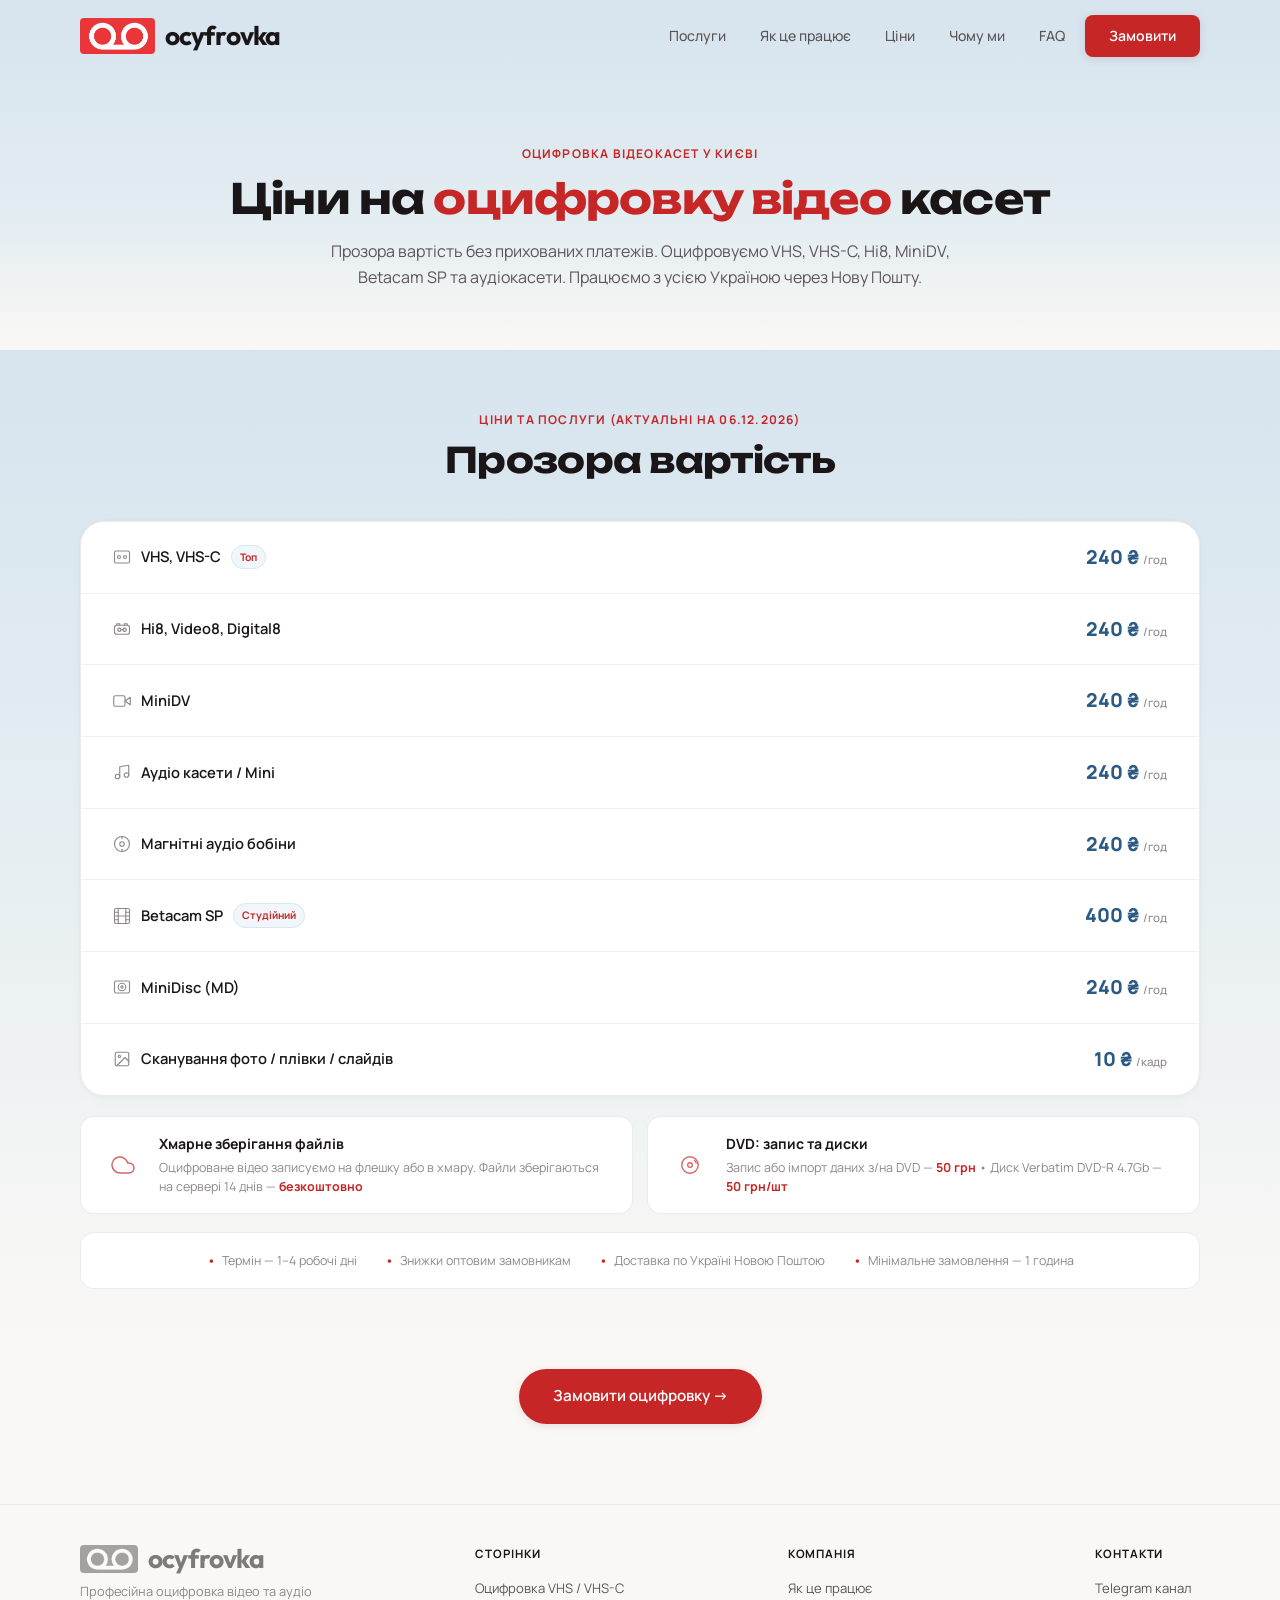
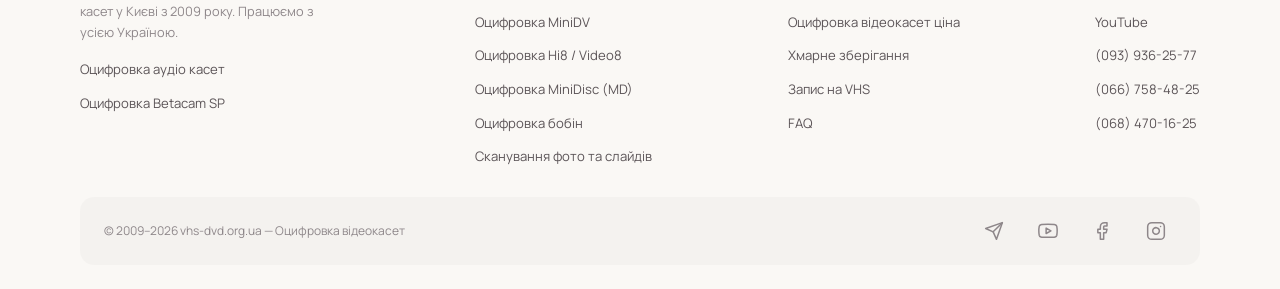
==== commit 4131dce7: "Add files via upload" ====
--- a/otsyfrovka-video-kyiv/index.html
+++ b/otsyfrovka-video-kyiv/index.html
@@ -1,17 +1,312 @@
 <!DOCTYPE html>
 <html lang="uk">
 <head>
-    <meta charset="UTF-8">
-    <meta name="viewport" content="width=device-width, initial-scale=1.0">
-    <!-- Meta refresh на корінь домену -->
-    <meta http-equiv="refresh" content="0; url=/index.html">
-    <title>Перенаправлення...</title>
-    <script>
-        // JS-перенаправлення в корінь домену
-        window.location.href = "/index.html";
-    </script>
+  <meta charset="UTF-8">
+  <meta name="viewport" content="width=device-width, initial-scale=1.0">
+  <title>Ціни на оцифровку відеокасет у Києві — VHS, MiniDV, Hi8 | vhs-dvd.org.ua</title>
+  <meta name="description" content="Професійна оцифровка відеокасет VHS, VHS-C, Hi8, MiniDV, Betacam SP у Києві. Працюємо з усією Україною. 240 грн/год.">
+  <meta name="robots" content="index, follow, max-snippet:-1, max-image-preview:large">
+  <meta name="theme-color" content="#FAF8F5">
+  <link rel="icon" href="/favicon.ico" sizes="48x48">
+  <link rel="icon" href="/favicon-32x32.png" sizes="32x32" type="image/png">
+  <link rel="icon" href="/favicon-16x16.png" sizes="16x16" type="image/png">
+  <link rel="apple-touch-icon" href="/apple-touch-icon.png">
+  <link rel="manifest" href="/site.webmanifest">
+  <link rel="canonical" href="https://vhs-dvd.org.ua/otsyfrovka-video-kyiv/">
+  <!-- Open Graph -->
+  <meta property="og:type" content="website">
+  <meta property="og:url" content="https://vhs-dvd.org.ua/otsyfrovka-video-kyiv/">
+  <meta property="og:title" content="Ціни на оцифровку відеокасет у Києві — VHS, MiniDV, Hi8">
+  <meta property="og:description" content="Професійна оцифровка відеокасет VHS, VHS-C, Hi8, MiniDV, Betacam SP у Києві. Працюємо з усією Україною. 240 грн/год.">
+  <meta property="og:image" content="https://vhs-dvd.org.ua/images/og-image.jpg">
+  <meta property="og:image:width" content="1200">
+  <meta property="og:image:height" content="630">
+  <meta property="og:locale" content="uk_UA">
+  <meta property="og:site_name" content="VHS-DVD.ORG.UA">
+  <meta name="twitter:card" content="summary_large_image">
+  <meta name="twitter:title" content="Ціни на оцифровку відеокасет у Києві — VHS, MiniDV, Hi8 | vhs-dvd.org.ua">
+  <meta name="twitter:description" content="Професійна оцифровка відеокасет VHS, VHS-C, Hi8, MiniDV, Betacam SP у Києві. Працюємо з усією Україною. 240 грн/год.">
+  <meta name="twitter:image" content="https://vhs-dvd.org.ua/images/og-image.jpg">
+  <!-- Structured Data: Service + Prices (статичний фолбек для пошуковиків; живі ціни — з config.json) -->
+  <script type="application/ld+json">
+  {
+    "@context": "https://schema.org",
+    "@type": "Service",
+    "name": "Оцифровка відеокасет",
+    "serviceType": "Оцифровка відео та аудіо касет",
+    "provider": {
+      "@type": "LocalBusiness",
+      "name": "VHS-DVD.ORG.UA — Оцифровка відеокасет",
+      "url": "https://vhs-dvd.org.ua",
+      "telephone": "+380939362577",
+      "address": {
+        "@type": "PostalAddress",
+        "addressLocality": "Київ",
+        "addressCountry": "UA"
+      },
+      "areaServed": {
+        "@type": "Country",
+        "name": "Україна"
+      }
+    },
+    "offers": {
+      "@type": "Offer",
+      "priceCurrency": "UAH",
+      "price": "240",
+      "description": "Оцифровка VHS, VHS-C, Hi8, Video8 за годину"
+    }
+  }
+  </script>
+  <!-- Structured Data: BreadcrumbList -->
+  <script type="application/ld+json">
+  {
+    "@context": "https://schema.org",
+    "@type": "BreadcrumbList",
+    "itemListElement": [
+      { "@type": "ListItem", "position": 1, "name": "Головна", "item": "https://vhs-dvd.org.ua/" },
+      { "@type": "ListItem", "position": 2, "name": "Ціни на оцифровку", "item": "https://vhs-dvd.org.ua/otsyfrovka-video-kyiv/" }
+    ]
+  }
+  </script>
+  <link rel="preconnect" href="https://fonts.googleapis.com">
+  <link rel="preconnect" href="https://fonts.gstatic.com" crossorigin>
+  <link href="https://fonts.googleapis.com/css2?family=Manrope:wght@400;500;600;700;800&family=Outfit:wght@400;500;600;700;800&family=Unbounded:wght@400;500;600;700;800&display=swap" rel="stylesheet">
+  <style>
+    *, *::before, *::after { margin: 0; padding: 0; box-sizing: border-box; }
+
+    :root {
+      --bg: #FAF8F5;
+      --bg-card: #FFFFFF;
+      --text: #1A1517;
+      --text-secondary: #5C5558;
+      --text-muted: #8E878A;
+      --accent: #c62626;
+      --accent-hover: #7E3549;
+      --pink-soft: #D6E8F0;
+      --pink-bg: #F0F6FA;
+      --border: rgba(26,21,23,0.06);
+      --border-card: rgba(26,21,23,0.08);
+      --radius-xl: 24px;
+      --radius-md: 14px;
+      --max-w: 1120px;
+      --font: 'Manrope', -apple-system, sans-serif;
+      --font-display: 'Unbounded', 'Manrope', sans-serif;
+      --shadow-card: 0 1px 4px rgba(0,0,0,0.03), 0 4px 16px rgba(0,0,0,0.02);
+      --shadow-hover: 0 2px 8px rgba(0,0,0,0.05), 0 8px 32px rgba(0,0,0,0.04);
+    }
+
+    html { scroll-behavior: smooth; }
+
+    body {
+      font-family: var(--font);
+      background: var(--bg);
+      color: var(--text);
+      line-height: 1.6;
+      overflow-x: hidden;
+      -webkit-font-smoothing: antialiased;
+    }
+
+    .container { max-width: var(--max-w); margin: 0 auto; }
+
+    /* Шапка: спільні стилі в includes/site.css */
+
+    /* ===== HERO ===== */
+    .hero {
+      padding: 140px 24px 60px;
+      background: linear-gradient(180deg, #D6E4EE 0%, #E2ECF1 60%, var(--bg) 100%);
+      text-align: center;
+    }
+    .hero .section-eyebrow { display: inline-block; }
+    .hero h1 {
+      font-family: var(--font-display);
+      font-size: clamp(1.7rem, 4vw, 2.6rem);
+      font-weight: 700; line-height: 1.15; letter-spacing: -0.02em;
+      margin-bottom: 16px;
+    }
+    .hero h1 .accent { color: var(--accent); }
+    .hero p {
+      max-width: 640px; margin: 0 auto;
+      font-size: 1rem; color: var(--text-secondary);
+    }
+
+    /* ===== SECTIONS ===== */
+    .section { padding: 60px 24px; }
+    .section-header { margin-bottom: 40px; }
+    .section-header.centered { text-align: center; }
+    .section-eyebrow {
+      font-size: 0.75rem; font-weight: 700; color: var(--accent);
+      text-transform: uppercase; letter-spacing: 0.1em; margin-bottom: 12px;
+    }
+    .section-title {
+      font-family: var(--font-display);
+      font-size: clamp(1.6rem, 3.5vw, 2.2rem);
+      font-weight: 700; line-height: 1.12; letter-spacing: -0.02em;
+    }
+
+    /* ===== PRICING (same as index.html) ===== */
+    .pricing-section { background: linear-gradient(180deg, #D6E4EE 0%, #E2ECF1 40%, var(--bg) 100%); }
+    .pricing-card {
+      background: var(--bg-card); border: 1px solid var(--border-card);
+      border-radius: var(--radius-xl); overflow: hidden;
+      box-shadow: var(--shadow-card);
+    }
+    .pricing-row {
+      display: grid; grid-template-columns: 1fr auto;
+      padding: 20px 32px; align-items: center;
+      border-bottom: 1px solid var(--border);
+      transition: background 0.15s;
+    }
+    .pricing-row:last-child { border-bottom: none; }
+    a.pricing-row { text-decoration: none; color: inherit; cursor: pointer; }
+    .pricing-row:hover { background: var(--pink-bg); }
+    .pricing-row .fmt {
+      font-weight: 600; font-size: 0.92rem;
+      display: flex; align-items: center; gap: 10px;
+    }
+    .pricing-row .fmt svg { flex-shrink: 0; }
+    .pricing-row .pr {
+      font-weight: 800; font-size: 1.2rem; color: #2B5B84;
+      white-space: nowrap;
+    }
+    .pricing-row .pr small {
+      font-weight: 500; font-size: 0.72rem; color: var(--text-muted);
+    }
+    .tag {
+      font-size: 0.65rem; font-weight: 700; padding: 3px 8px;
+      border-radius: 50px; background: var(--pink-bg);
+      color: var(--accent); border: 1px solid var(--pink-soft);
+    }
+    .pricing-extras {
+      margin-top: 20px;
+      display: grid; grid-template-columns: repeat(2, 1fr); gap: 14px;
+    }
+    .extra-item {
+      background: var(--bg-card); border: 1px solid var(--border-card);
+      border-radius: var(--radius-md); padding: 16px 20px;
+      display: grid; grid-template-columns: auto 1fr; column-gap: 14px;
+      align-items: center;
+      transition: all 0.25s;
+    }
+    .extra-item .ei-icon {
+      grid-row: 1 / span 2;
+      font-size: 1.3rem; flex-shrink: 0; display: flex;
+      align-items: center; justify-content: center;
+      width: 44px; height: 44px;
+    }
+    .ei-icon svg { opacity: 0.7; }
+    .extra-item h4 { grid-column: 2; font-size: 0.88rem; font-weight: 700; margin-bottom: 4px; }
+    .extra-item p { grid-column: 2; font-size: 0.78rem; color: var(--text-muted); line-height: 1.5; }
+    .extra-item:hover { box-shadow: var(--shadow-hover); }
+    .extra-item .ei-price { color: var(--accent); font-weight: 700; }
+    .pricing-note {
+      margin-top: 18px; padding: 18px 24px;
+      background: var(--bg-card); border: 1px solid var(--border-card);
+      border-radius: var(--radius-md);
+      display: flex; flex-wrap: wrap; justify-content: center; gap: 8px 28px;
+    }
+    .pricing-note span {
+      font-size: 0.78rem; color: var(--text-muted);
+      display: flex; align-items: center; gap: 6px;
+    }
+    .pricing-note span::before { content: '•'; color: var(--accent); font-weight: 700; }
+
+    /* ===== CTA ===== */
+    .cta-section { text-align: center; padding: 20px 24px 80px; }
+    .btn-primary {
+      background: var(--accent); color: #fff;
+      padding: 15px 34px; border-radius: 50px;
+      font-weight: 600; font-size: 0.95rem; border: none;
+      text-decoration: none;
+      display: inline-flex; align-items: center; gap: 8px;
+      box-shadow: 0 2px 8px rgba(107,45,62,0.12);
+      transition: all 0.2s;
+    }
+    .btn-primary:hover {
+      box-shadow: 0 6px 24px rgba(107,45,62,0.2);
+      transform: translateY(-2px);
+      background: var(--accent-hover);
+    }
+
+    /* Підвал: спільні стилі в includes/site.css */
+
+    /* ===== REVEAL ANIMATION ===== */
+    .reveal {
+      opacity: 0; transform: translateY(24px);
+      transition: opacity 0.7s cubic-bezier(0.22, 1, 0.36, 1),
+                  transform 0.7s cubic-bezier(0.22, 1, 0.36, 1);
+    }
+    .reveal.visible { opacity: 1; transform: translateY(0); }
+    .pricing-extras .reveal:nth-child(1) { transition-delay: 0s; }
+    .pricing-extras .reveal:nth-child(2) { transition-delay: 0.06s; }
+
+    /* ===== RESPONSIVE ===== */
+    @media (max-width: 768px) {
+      .pricing-row { padding: 16px 20px; }
+      .pricing-row .fmt { font-size: 0.85rem; }
+      .pricing-row .pr { font-size: 1.05rem; }
+      .hero { padding: 120px 16px 40px; }
+    }
+
+    @media (max-width: 480px) {
+      .logo-text { font-size: 1.05rem; }
+      .logo-img { height: 28px; }
+      .pricing-note { flex-direction: column; align-items: flex-start; gap: 6px; }
+      .pricing-extras { grid-template-columns: 1fr; }
+    }
+  </style>
+  <link rel="stylesheet" href="../includes/site.css">
 </head>
-<body>
-    <p>Якщо перенаправлення не відбулося, <a href="/index.html">перейдіть на головну</a>.</p>
+<body data-format="vhs">
+
+  <!-- HEADER (спільна шапка: includes/header.html) -->
+  <div data-include="header"></div>
+
+  <!-- HERO -->
+  <section class="hero">
+    <div class="section-eyebrow">Оцифровка відеокасет у Києві</div>
+    <h1>Ціни на <span class="accent">оцифровку відео</span> касет</h1>
+    <p>Прозора вартість без прихованих платежів. Оцифровуємо VHS, VHS-C, Hi8, MiniDV, Betacam SP та аудіокасети. Працюємо з усією Україною через Нову Пошту.</p>
+  </section>
+
+  <!-- PRICING (дані з config.json) -->
+  <section class="section pricing-section" id="pricing">
+    <div class="container">
+      <div class="section-header centered reveal">
+        <div class="section-eyebrow">Ціни та послуги <span id="pricingDate"></span></div>
+        <h2 class="section-title">Прозора вартість</h2>
+      </div>
+      <div class="pricing-card reveal" data-config="pricing">
+        <!-- рядки цін рендеряться з config.json -->
+      </div>
+      <div class="pricing-extras">
+        <div class="extra-item reveal">
+          <span class="ei-icon"><svg width="24" height="24" viewBox="0 0 24 24" fill="none" stroke="var(--accent)" stroke-width="1.5" stroke-linecap="round" stroke-linejoin="round"><path d="M18 10h-1.26A8 8 0 1 0 9 20h9a5 5 0 0 0 0-10z"/></svg></span>
+          <h4>Хмарне зберігання файлів</h4>
+          <p>Оцифроване відео записуємо на флешку або в хмару. Файли зберігаються на сервері 14 днів — <span class="ei-price">безкоштовно</span></p>
+        </div>
+        <div class="extra-item reveal">
+          <span class="ei-icon"><svg width="22" height="22" viewBox="0 0 24 24" fill="none" stroke="var(--accent)" stroke-width="1.5" stroke-linecap="round" stroke-linejoin="round"><circle cx="12" cy="12" r="9"/><circle cx="12" cy="12" r="2.5"/><path d="M17 7a6.5 6.5 0 0 1 1.8 3"/></svg></span>
+          <h4>DVD: запис та диски</h4>
+          <p>Запис або імпорт даних з/на DVD — <span class="ei-price">50 грн</span> • Диск Verbatim DVD-R 4.7Gb — <span class="ei-price">50 грн/шт</span></p>
+        </div>
+      </div>
+      <div class="pricing-note reveal">
+        <span>Термін — 1–4 робочі дні</span>
+        <span>Знижки оптовим замовникам</span>
+        <span>Доставка по Україні Новою Поштою</span>
+        <span>Мінімальне замовлення — 1 година</span>
+      </div>
+    </div>
+  </section>
+
+  <!-- CTA -->
+  <section class="cta-section reveal">
+    <a href="../index.html#contact" class="btn-primary">Замовити оцифровку →</a>
+  </section>
+
+  <!-- FOOTER (спільний підвал: includes/footer.html) -->
+  <div data-include="footer"></div>
+
+  <script src="../includes/site.js" defer></script>
 </body>
 </html>
--- a/includes/site.css
+++ b/includes/site.css
@@ -0,0 +1,196 @@
+/* ============================================================
+   СПІЛЬНІ СТИЛИ ШАПКИ ТА ПІДВАЛА САЙТУ
+   Підключається на кожній сторінці:
+   <link rel="stylesheet" href="includes/site.css">
+   ============================================================ */
+
+/* ===== NAVBAR ===== */
+.navbar {
+  position: fixed; top: 0; left: 0; right: 0; z-index: 100;
+  padding: 0 24px;
+  transition: all 0.4s cubic-bezier(0.22, 1, 0.36, 1);
+}
+.navbar.scrolled {
+  background: rgba(230, 230, 232, 0.85);
+  backdrop-filter: blur(20px) saturate(1.2);
+  -webkit-backdrop-filter: blur(20px) saturate(1.2);
+  border-bottom: 1px solid rgba(0,0,0,0.06);
+  box-shadow: 0 1px 12px rgba(0,0,0,0.06);
+}
+.navbar-inner {
+  max-width: var(--max-w); margin: 0 auto;
+  display: flex; align-items: center; justify-content: space-between;
+  height: 72px;
+}
+.logo {
+  display: flex; align-items: center; gap: 10px;
+  text-decoration: none; color: var(--text);
+  font-family: var(--font-display);
+  font-weight: 700; font-size: 1.15rem;
+  letter-spacing: -0.03em;
+  transition: transform 0.3s cubic-bezier(0.34, 1.56, 0.64, 1);
+}
+.logo:hover { transform: scale(1.03); }
+.logo-img {
+  height: 36px; width: auto;
+  border-radius: 4px;
+  transition: transform 0.3s cubic-bezier(0.34, 1.56, 0.64, 1);
+  flex-shrink: 0;
+}
+.logo:hover .logo-img { transform: scale(1.05); }
+.logo-text {
+  font-family: 'Outfit', var(--font-display);
+  font-weight: 700; font-size: 1.65rem;
+  letter-spacing: -0.03em;
+  color: #1A1517 !important;
+  line-height: 1;
+  display: inline-block;
+}
+.nav-links { display: flex; gap: 6px; align-items: center; }
+.nav-links a {
+  color: var(--text-secondary); text-decoration: none; font-size: 0.88rem;
+  font-weight: 500;
+  padding: 8px 14px;
+  border-radius: 8px;
+  position: relative;
+  transition: color 0.25s, background 0.25s;
+}
+.nav-links a:hover {
+  color: var(--text);
+  background: rgba(107,45,62,0.05);
+}
+.nav-cta {
+  background: var(--accent) !important; color: #fff !important;
+  padding: 10px 24px !important; border-radius: 50px;
+  font-weight: 600 !important;
+  box-shadow: 0 2px 8px rgba(107,45,62,0.15);
+  transition: all 0.3s cubic-bezier(0.34, 1.56, 0.64, 1) !important;
+}
+.nav-cta:hover {
+  background: var(--accent-hover) !important;
+  transform: translateY(-1px);
+  box-shadow: 0 4px 16px rgba(107,45,62,0.25) !important;
+}
+.nav-cta:active { transform: translateY(0) scale(0.97) !important; }
+
+.burger {
+  display: none; flex-direction: column; gap: 5px;
+  cursor: pointer; background: none; border: none;
+  padding: 8px; border-radius: 8px;
+  transition: background 0.2s;
+}
+.burger:hover { background: rgba(107,45,62,0.05); }
+.burger span {
+  width: 22px; height: 2px; background: var(--text);
+  border-radius: 2px; transition: all 0.3s cubic-bezier(0.34, 1.56, 0.64, 1);
+}
+.burger.active span:nth-child(1) { transform: rotate(45deg) translate(5px, 5px); }
+.burger.active span:nth-child(2) { opacity: 0; transform: scaleX(0); }
+.burger.active span:nth-child(3) { transform: rotate(-45deg) translate(5px, -5px); }
+
+.mobile-menu {
+  display: none; position: fixed; inset: 0; z-index: 99;
+  background: rgba(250,248,245,0.96); backdrop-filter: blur(24px);
+  flex-direction: column; align-items: center; justify-content: center; gap: 12px;
+  opacity: 0; pointer-events: none;
+  transition: opacity 0.3s ease;
+}
+.mobile-menu.active {
+  display: flex; opacity: 1; pointer-events: all;
+}
+.mobile-menu a {
+  color: var(--text); text-decoration: none; font-size: 1.2rem; font-weight: 600;
+  padding: 12px 24px; border-radius: 12px;
+  transition: all 0.2s;
+  opacity: 0; transform: translateY(12px);
+}
+.mobile-menu.active a {
+  animation: mobileLinkIn 0.4s ease forwards;
+}
+.mobile-menu.active a:nth-child(1) { animation-delay: 0.05s; }
+.mobile-menu.active a:nth-child(2) { animation-delay: 0.1s; }
+.mobile-menu.active a:nth-child(3) { animation-delay: 0.15s; }
+.mobile-menu.active a:nth-child(4) { animation-delay: 0.2s; }
+.mobile-menu.active a:nth-child(5) { animation-delay: 0.25s; }
+.mobile-menu.active a:nth-child(6) { animation-delay: 0.3s; }
+@keyframes mobileLinkIn {
+  to { opacity: 1; transform: translateY(0); }
+}
+.mobile-menu a:hover { background: rgba(107,45,62,0.05); }
+.mobile-menu .mob-cta {
+  background: var(--accent); color: #fff !important;
+  padding: 14px 32px; border-radius: 50px; font-size: 0.95rem;
+  margin-top: 8px;
+  box-shadow: 0 4px 16px rgba(107,45,62,0.2);
+}
+
+/* ===== FOOTER ===== */
+footer { border-top: 1px solid var(--border); padding: 40px 24px 24px; }
+.footer-inner {
+  max-width: var(--max-w); margin: 0 auto;
+  display: flex; justify-content: space-between; align-items: start;
+  flex-wrap: wrap; gap: 32px;
+}
+.footer-col p { font-size: 0.8rem; color: var(--text-muted); max-width: 260px; margin-top: 8px; }
+/* Логотип у футері — чорно-білий, напівпрозорий */
+.footer-logo { opacity: 0.55; filter: grayscale(1); transition: opacity 0.25s, filter 0.25s; }
+.footer-logo:hover { opacity: 1; filter: none; }
+.footer-logo .logo-text { color: var(--text) !important; }
+/* Додаткові посилання під описом у першій колонці футера */
+.footer-extra-links { list-style: none; margin-top: 14px; }
+.footer-extra-links li { margin-bottom: 8px; }
+.footer-extra-links a { font-size: 0.82rem; color: var(--text-secondary); text-decoration: none; transition: color 0.2s; }
+.footer-extra-links a:hover { color: var(--accent); }
+.footer-col h4 {
+  font-size: 0.72rem; font-weight: 700; text-transform: uppercase;
+  letter-spacing: 0.08em; color: var(--text); margin-bottom: 12px;
+}
+.footer-col ul { list-style: none; }
+.footer-col ul li { margin-bottom: 8px; }
+.footer-col ul a { font-size: 0.82rem; color: var(--text-secondary); text-decoration: none; transition: color 0.2s; }
+.footer-col ul a:hover { color: var(--accent); }
+.footer-bottom {
+  max-width: var(--max-w); margin: 20px auto 0;
+  padding-top: 16px; border-top: 1px solid var(--border);
+  display: flex; justify-content: space-between; align-items: center;
+  font-size: 0.75rem; color: var(--text-muted);
+}
+/* Нижня смуга футера — ледь темніший фон за роздільною лінією */
+.footer-bottom-wrap {
+  background: rgba(26, 21, 23, 0.025);
+  margin-top: 20px; padding: 14px 24px;
+  border-radius: var(--radius-md, 14px);
+}
+.footer-bottom-wrap .footer-bottom { max-width: var(--max-w); margin: 0 auto; padding-top: 0; border-top: none; }
+.footer-social { display: flex; gap: 14px; }
+.footer-social a {
+  color: var(--text-muted); text-decoration: none;
+  width: 40px; height: 40px;
+  display: flex; align-items: center; justify-content: center;
+  border-radius: 10px; border: none;
+  background: transparent;
+  transition: all 0.3s cubic-bezier(0.34, 1.56, 0.64, 1);
+}
+.footer-social a:hover {
+  color: var(--text-secondary);
+  background: transparent; transform: translateY(-2px);
+  box-shadow: none;
+}
+.footer-social a svg { transition: transform 0.3s; }
+.footer-social a:hover svg { transform: scale(1.1); }
+
+/* ===== RESPONSIVE (шапка/підвал) ===== */
+@media (max-width: 768px) {
+  .nav-links { display: none; }
+  .burger { display: flex; }
+}
+@media (max-width: 480px) {
+  .footer-inner {
+    display: grid; grid-template-columns: 1fr 1fr;
+    gap: 24px 20px;
+  }
+  .footer-col p { max-width: none; }
+  .footer-bottom { flex-direction: column; gap: 10px; text-align: center; }
+  .logo-img { height: 28px !important; }
+  .logo-text { font-size: 0.95rem !important; color: #1A1517 !important; }
+}
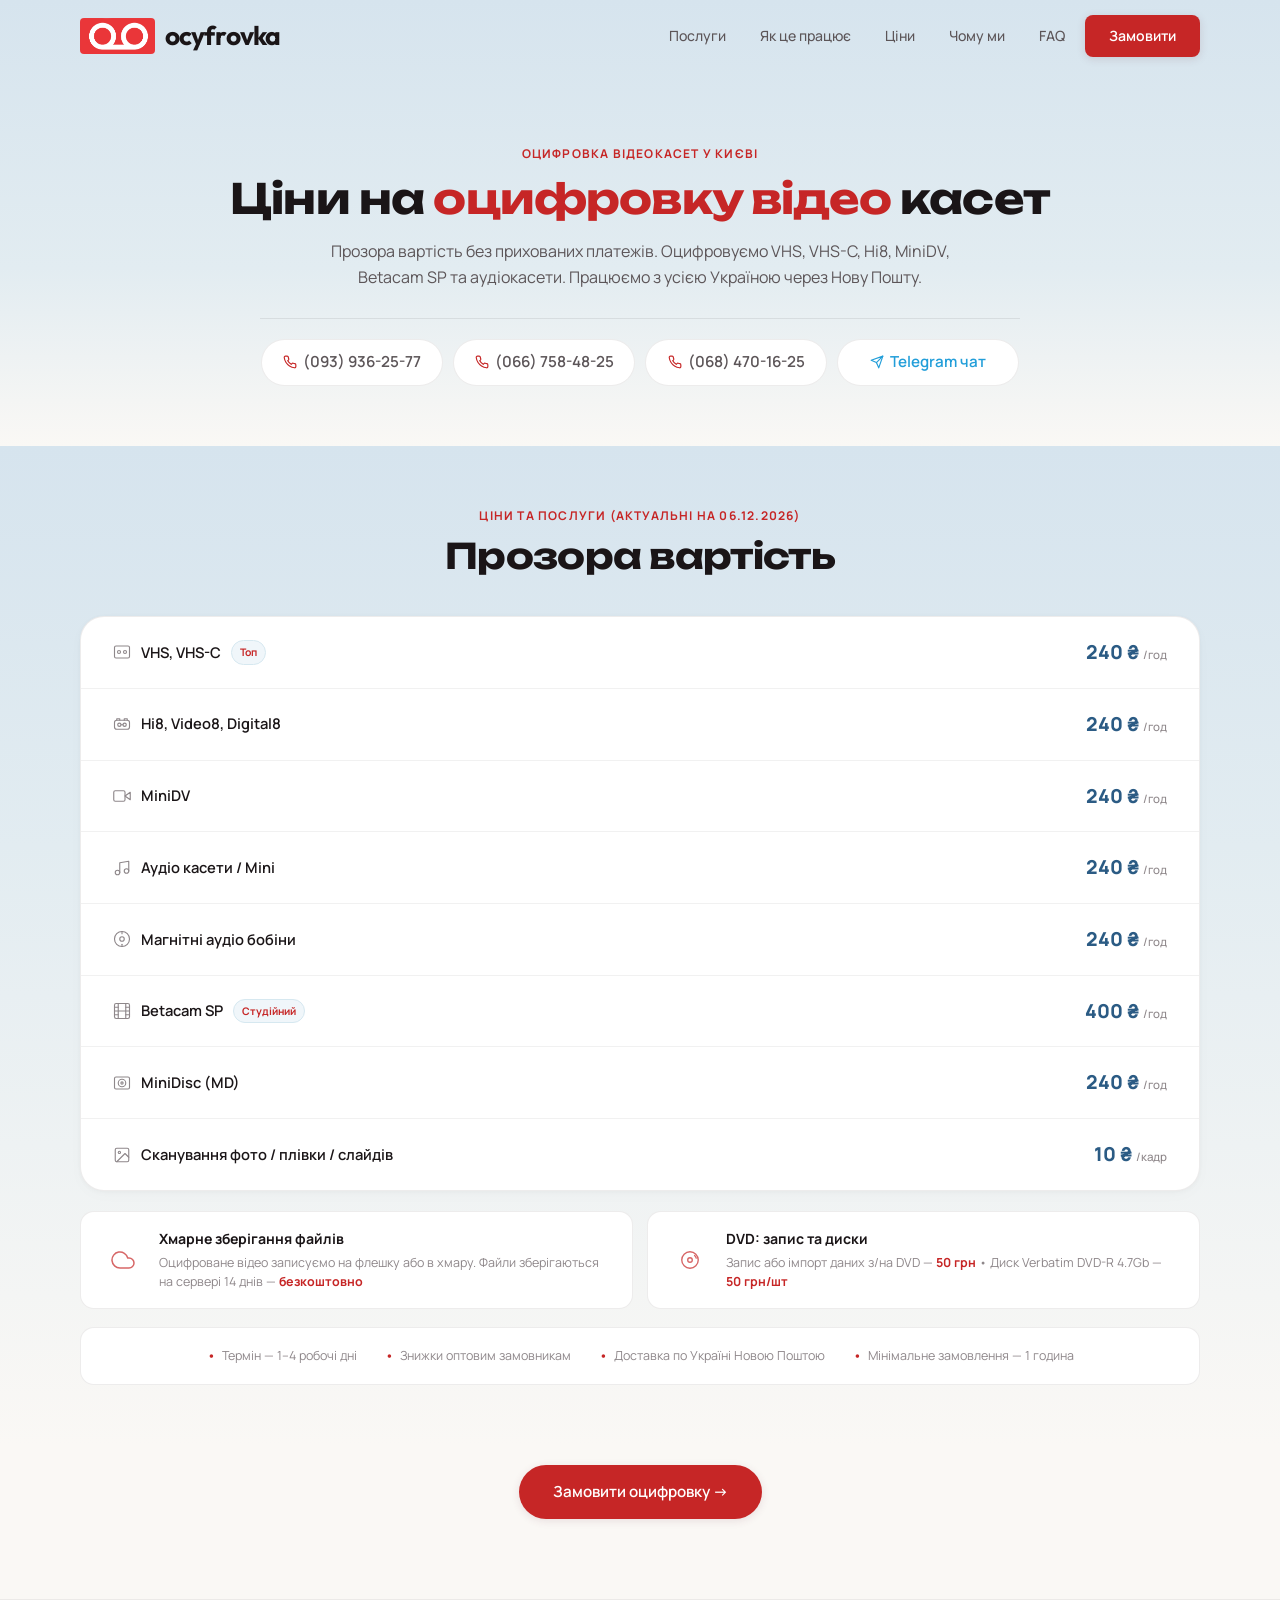
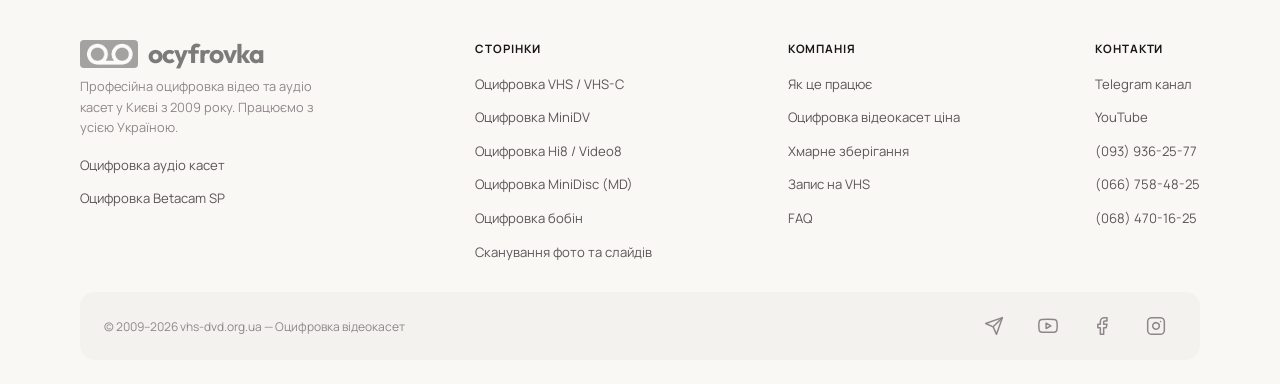
==== commit 3c073a4c: "Add files via upload" ====
--- a/otsyfrovka-video-kyiv/index.html
+++ b/otsyfrovka-video-kyiv/index.html
@@ -3,7 +3,7 @@
 <head>
   <meta charset="UTF-8">
   <meta name="viewport" content="width=device-width, initial-scale=1.0">
-  <title>Ціни на оцифровку відеокасет у Києві — VHS, MiniDV, Hi8 | vhs-dvd.org.ua</title>
+  <title>Оцифровка відеокасет ціна - Київ</title>
   <meta name="description" content="Професійна оцифровка відеокасет VHS, VHS-C, Hi8, MiniDV, Betacam SP у Києві. Працюємо з усією Україною. 240 грн/год.">
   <meta name="robots" content="index, follow, max-snippet:-1, max-image-preview:large">
   <meta name="theme-color" content="#FAF8F5">
@@ -129,6 +129,54 @@
       font-size: 1rem; color: var(--text-secondary);
     }
 
+    /* ===== PHONE BUTTONS (як на головній) ===== */
+    .hero-phones {
+      display: flex; gap: 10px; flex-wrap: wrap; align-items: center;
+      justify-content: center;
+      margin-top: 28px;
+      padding-top: 20px;
+      border-top: 1px solid rgba(0,0,0,0.08);
+      max-width: 760px; margin-left: auto; margin-right: auto;
+    }
+    .hero-phones .phone-btn,
+    .hero-phones .btn-telegram { min-width: 182px; box-sizing: border-box; }
+    .phone-btn {
+      display: inline-flex; align-items: center; gap: 6px; justify-content: center;
+      background: var(--bg-card); border: 1.5px solid var(--border-card);
+      padding: 10px 20px; border-radius: 50px;
+      text-decoration: none; color: var(--text-secondary);
+      font-size: 0.95rem; font-weight: 600;
+      transition: all 0.3s cubic-bezier(0.34, 1.56, 0.64, 1);
+    }
+    .phone-btn:hover {
+      border-color: var(--accent); color: var(--accent);
+      transform: translateY(-1px);
+      box-shadow: 0 2px 8px rgba(107,45,62,0.08);
+    }
+    .phone-btn:active { transform: scale(0.97); }
+    .phone-icon { font-size: 0.75rem; display: flex; align-items: center; }
+    .phone-icon svg { width: 14px; height: 14px; }
+    .phone-number { white-space: nowrap; }
+    .btn-telegram {
+      display: inline-flex; align-items: center; gap: 6px; justify-content: center;
+      background: var(--bg-card); border: 1.5px solid var(--border-card);
+      padding: 10px 20px; border-radius: 50px;
+      text-decoration: none; color: #229ED9;
+      font-size: 0.95rem; font-weight: 600;
+      cursor: pointer; transition: all 0.3s cubic-bezier(0.34, 1.56, 0.64, 1);
+      position: relative; overflow: hidden;
+    }
+    .btn-telegram::after {
+      content: ''; position: absolute; top: 50%; left: 50%;
+      width: 0; height: 0;
+      background: rgba(255,255,255,0.15); border-radius: 50%;
+      transform: translate(-50%, -50%);
+      transition: width 0.5s, height 0.5s;
+    }
+    .btn-telegram:hover::after { width: 300px; height: 300px; }
+    .btn-telegram:hover { border-color: #229ED9; background: #f0fbfe; transform: translateY(-1px); }
+    .btn-telegram:active { transform: scale(0.97); }
+
     /* ===== SECTIONS ===== */
     .section { padding: 60px 24px; }
     .section-header { margin-bottom: 40px; }
@@ -248,6 +296,9 @@
     }
 
     @media (max-width: 480px) {
+      .hero-phones { gap: 8px; }
+      .hero-phones .phone-btn,
+      .hero-phones .btn-telegram { font-size: 0.72rem; padding: 6px 10px; min-width: 148px; }
       .logo-text { font-size: 1.05rem; }
       .logo-img { height: 28px; }
       .pricing-note { flex-direction: column; align-items: flex-start; gap: 6px; }
@@ -266,6 +317,26 @@
     <div class="section-eyebrow">Оцифровка відеокасет у Києві</div>
     <h1>Ціни на <span class="accent">оцифровку відео</span> касет</h1>
     <p>Прозора вартість без прихованих платежів. Оцифровуємо VHS, VHS-C, Hi8, MiniDV, Betacam SP та аудіокасети. Працюємо з усією Україною через Нову Пошту.</p>
+
+    <!-- Кнопки телефонів + Telegram (дані з config.json: includes/site.js) -->
+    <div class="hero-phones" data-config="hero-phones">
+      <a href="tel:+380939362577" class="phone-btn">
+        <span class="phone-icon"><svg viewBox="0 0 24 24" fill="none" stroke="var(--accent)" stroke-width="2" stroke-linecap="round" stroke-linejoin="round"><path d="M22 16.92v3a2 2 0 0 1-2.18 2 19.79 19.79 0 0 1-8.63-3.07 19.5 19.5 0 0 1-6-6 19.79 19.79 0 0 1-3.07-8.67A2 2 0 0 1 4.11 2h3a2 2 0 0 1 2 1.72c.12.96.36 1.9.7 2.81a2 2 0 0 1-.45 2.11L8.09 9.91a16 16 0 0 0 6 6l1.27-1.27a2 2 0 0 1 2.11-.45c.91.34 1.85.58 2.81.7A2 2 0 0 1 22 16.92z"/></svg></span>
+        <span class="phone-number">(093) 936-25-77</span>
+      </a>
+      <a href="tel:+380667584825" class="phone-btn">
+        <span class="phone-icon"><svg viewBox="0 0 24 24" fill="none" stroke="var(--accent)" stroke-width="2" stroke-linecap="round" stroke-linejoin="round"><path d="M22 16.92v3a2 2 0 0 1-2.18 2 19.79 19.79 0 0 1-8.63-3.07 19.5 19.5 0 0 1-6-6 19.79 19.79 0 0 1-3.07-8.67A2 2 0 0 1 4.11 2h3a2 2 0 0 1 2 1.72c.12.96.36 1.9.7 2.81a2 2 0 0 1-.45 2.11L8.09 9.91a16 16 0 0 0 6 6l1.27-1.27a2 2 0 0 1 2.11-.45c.91.34 1.85.58 2.81.7A2 2 0 0 1 22 16.92z"/></svg></span>
+        <span class="phone-number">(066) 758-48-25</span>
+      </a>
+      <a href="tel:+380684701625" class="phone-btn">
+        <span class="phone-icon"><svg viewBox="0 0 24 24" fill="none" stroke="var(--accent)" stroke-width="2" stroke-linecap="round" stroke-linejoin="round"><path d="M22 16.92v3a2 2 0 0 1-2.18 2 19.79 19.79 0 0 1-8.63-3.07 19.5 19.5 0 0 1-6-6 19.79 19.79 0 0 1-3.07-8.67A2 2 0 0 1 4.11 2h3a2 2 0 0 1 2 1.72c.12.96.36 1.9.7 2.81a2 2 0 0 1-.45 2.11L8.09 9.91a16 16 0 0 0 6 6l1.27-1.27a2 2 0 0 1 2.11-.45c.91.34 1.85.58 2.81.7A2 2 0 0 1 22 16.92z"/></svg></span>
+        <span class="phone-number">(068) 470-16-25</span>
+      </a>
+      <a href="https://t.me/vhsdvd" target="_blank" class="btn-telegram" data-config="hero-telegram">
+        <svg width="14" height="14" viewBox="0 0 24 24" fill="none" stroke="currentColor" stroke-width="2" stroke-linecap="round" stroke-linejoin="round"><path d="M22 2L11 13"/><path d="M22 2L15 22L11 13L2 9L22 2Z"/></svg>
+        Telegram чат
+      </a>
+    </div>
   </section>
 
   <!-- PRICING (дані з config.json) -->
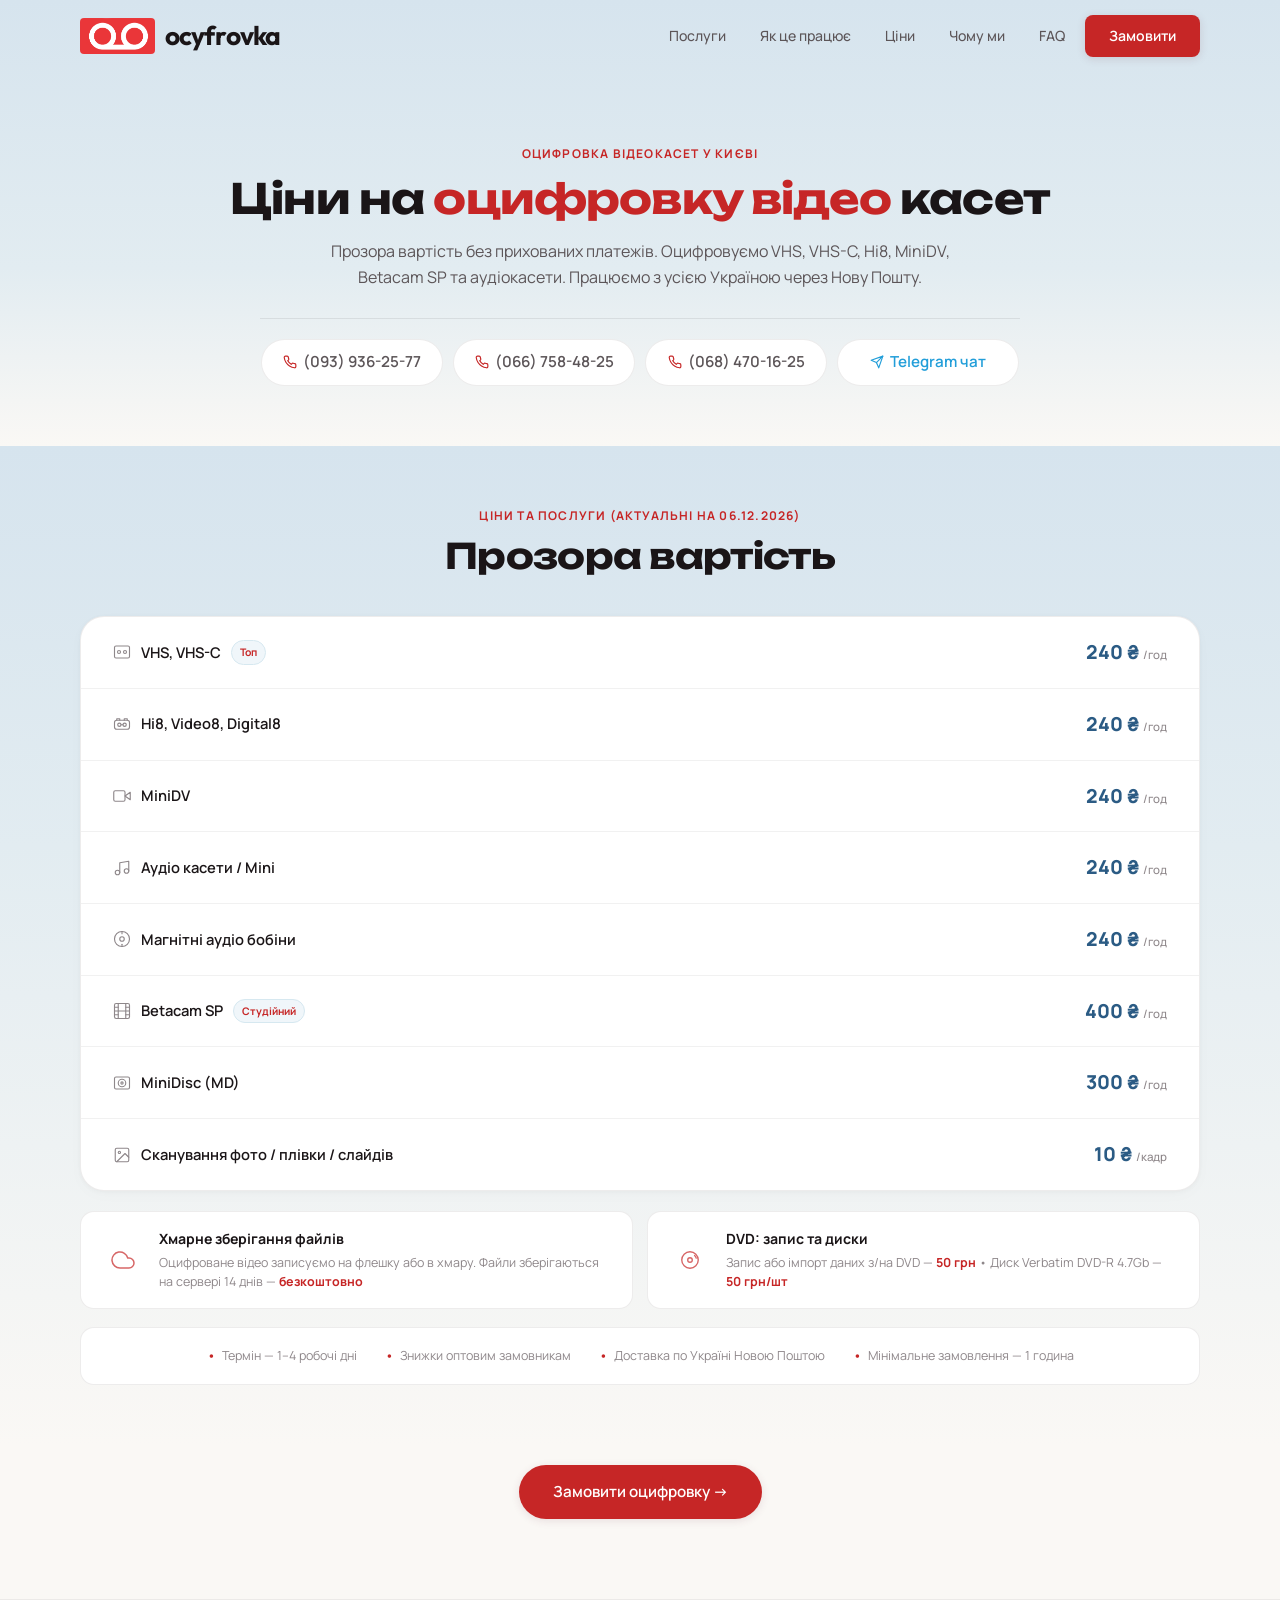
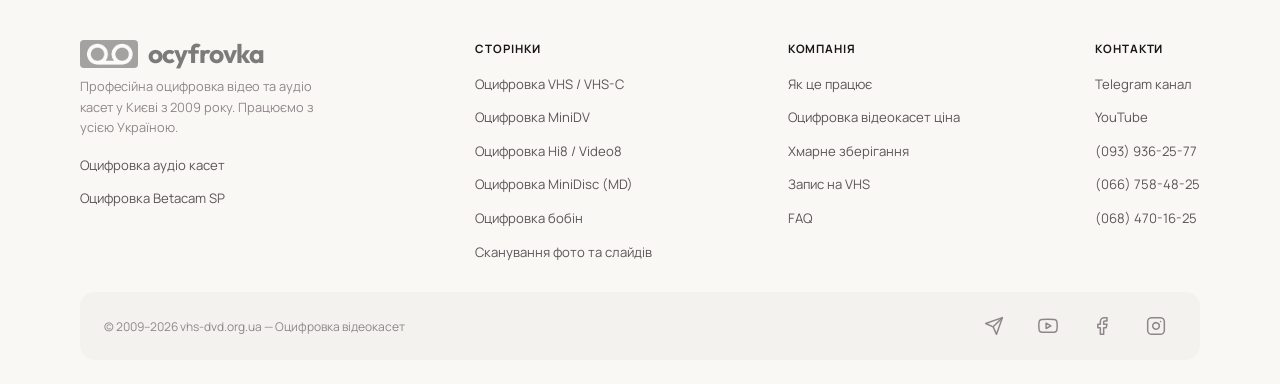
==== commit 8113530c: "Add files via upload" ====
--- a/otsyfrovka-video-kyiv/index.html
+++ b/otsyfrovka-video-kyiv/index.html
@@ -4,7 +4,7 @@
   <meta charset="UTF-8">
   <meta name="viewport" content="width=device-width, initial-scale=1.0">
   <title>Оцифровка відеокасет ціна - Київ</title>
-  <meta name="description" content="Професійна оцифровка відеокасет VHS, VHS-C, Hi8, MiniDV, Betacam SP у Києві. Працюємо з усією Україною. 240 грн/год.">
+  <meta name="description" content="Ціни на оцифровку відеокасет VHS, VHS-C, Hi8, MiniDV, Betacam SP у Києві. Актуальна вартість на сайті. Доставка по всій Україні.">
   <meta name="robots" content="index, follow, max-snippet:-1, max-image-preview:large">
   <meta name="theme-color" content="#FAF8F5">
   <link rel="icon" href="/favicon.ico" sizes="48x48">
@@ -17,7 +17,7 @@
   <meta property="og:type" content="website">
   <meta property="og:url" content="https://vhs-dvd.org.ua/otsyfrovka-video-kyiv/">
   <meta property="og:title" content="Ціни на оцифровку відеокасет у Києві — VHS, MiniDV, Hi8">
-  <meta property="og:description" content="Професійна оцифровка відеокасет VHS, VHS-C, Hi8, MiniDV, Betacam SP у Києві. Працюємо з усією Україною. 240 грн/год.">
+  <meta property="og:description" content="Професійна оцифровка відеокасет VHS, VHS-C, Hi8, MiniDV, Betacam SP у Києві. Працюємо з усією Україною.">
   <meta property="og:image" content="https://vhs-dvd.org.ua/images/og-image.jpg">
   <meta property="og:image:width" content="1200">
   <meta property="og:image:height" content="630">
@@ -25,7 +25,7 @@
   <meta property="og:site_name" content="VHS-DVD.ORG.UA">
   <meta name="twitter:card" content="summary_large_image">
   <meta name="twitter:title" content="Ціни на оцифровку відеокасет у Києві — VHS, MiniDV, Hi8 | vhs-dvd.org.ua">
-  <meta name="twitter:description" content="Професійна оцифровка відеокасет VHS, VHS-C, Hi8, MiniDV, Betacam SP у Києві. Працюємо з усією Україною. 240 грн/год.">
+  <meta name="twitter:description" content="Ціни на оцифровку відеокасет VHS, VHS-C, Hi8, MiniDV, Betacam SP у Києві. Актуальна вартість на сайті. Доставка по всій Україні.">
   <meta name="twitter:image" content="https://vhs-dvd.org.ua/images/og-image.jpg">
   <!-- Structured Data: Service + Prices (статичний фолбек для пошуковиків; живі ціни — з config.json) -->
   <script type="application/ld+json">
@@ -49,12 +49,6 @@
         "name": "Україна"
       }
     },
-    "offers": {
-      "@type": "Offer",
-      "priceCurrency": "UAH",
-      "price": "240",
-      "description": "Оцифровка VHS, VHS-C, Hi8, Video8 за годину"
-    }
   }
   </script>
   <!-- Structured Data: BreadcrumbList -->
